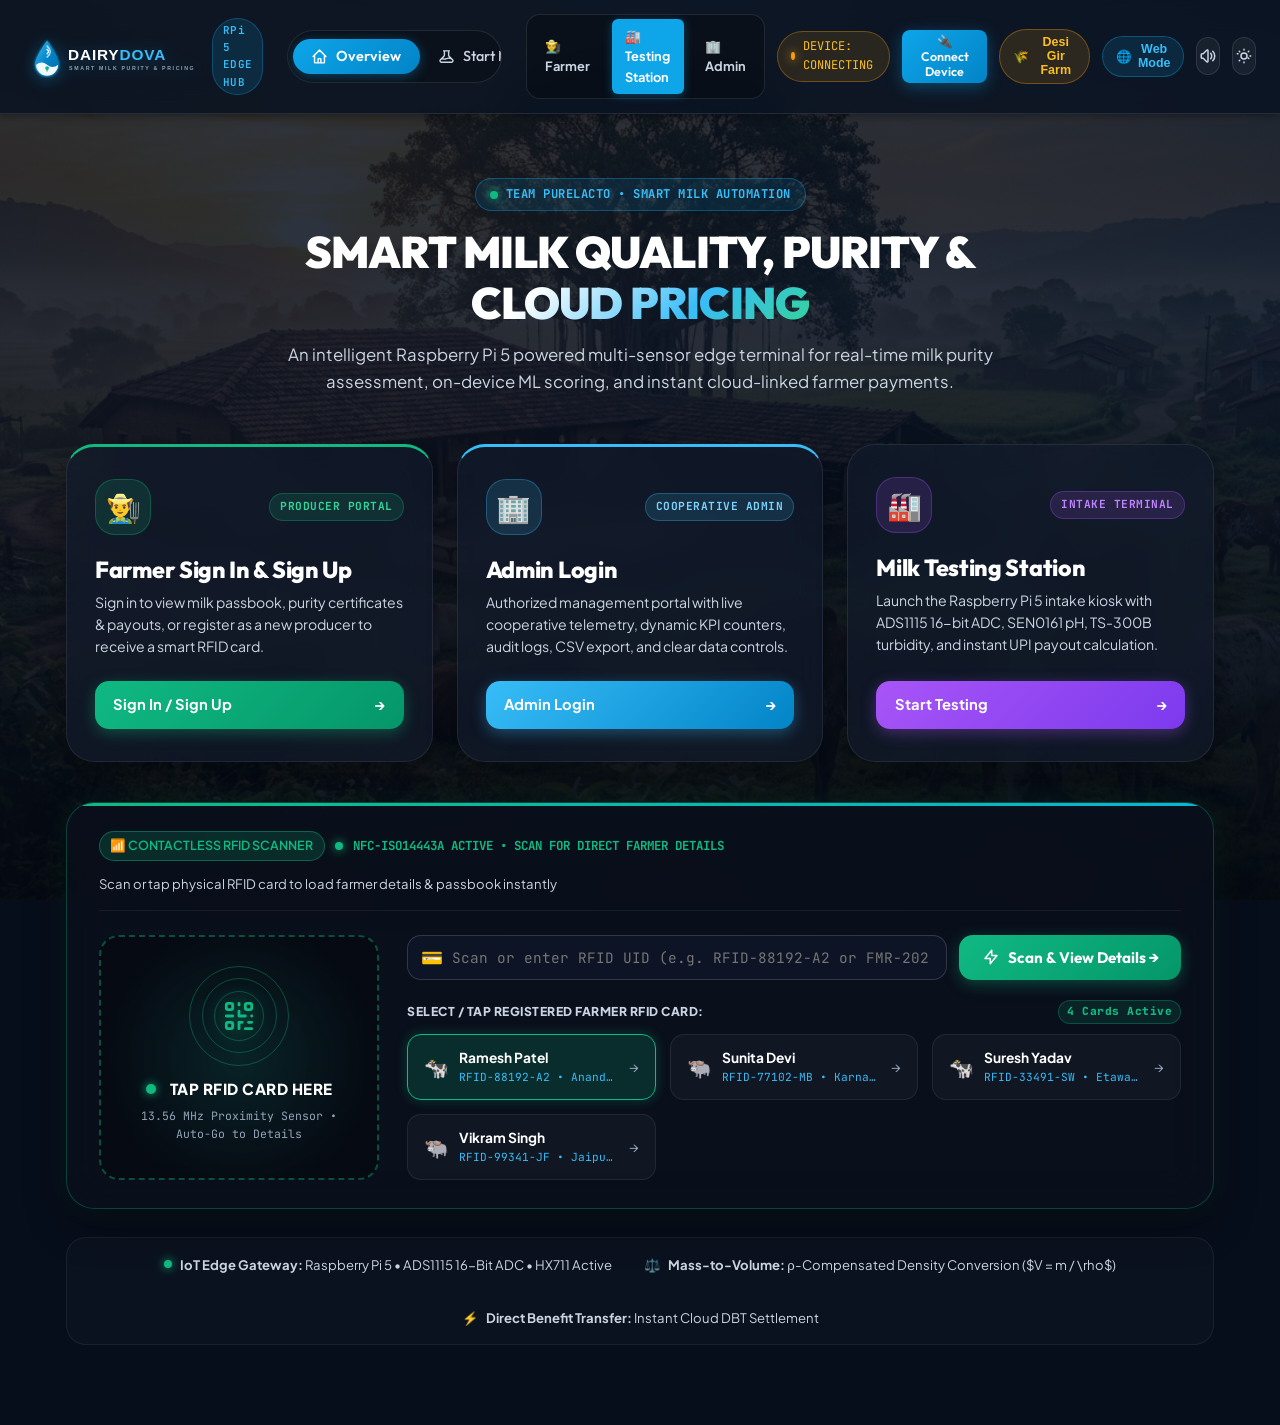
==== index.html @ 0bcd8dfa "Auto-update: 2026-09-09 20:21:08" ====
<!DOCTYPE html>
<html lang="en">
<head>
  <meta charset="UTF-8">
  <meta name="viewport" content="width=device-width, initial-scale=1.0">
  <title>DAIRY NOVA | Smart Milk Quality, Purity & RFID Cloud-Based Pricing System</title>
  <meta name="description" content="Automated milk quality testing with IoT sensors, interactive RFID farmer identification scanner, farmer registration, 5-tier purity grading, and cloud pricing management.">
  <link rel="icon" type="image/svg+xml" href="assets/logo.svg">
  <link rel="manifest" href="manifest.json">
  <meta name="theme-color" content="#070e1b">
  <meta name="mobile-web-app-capable" content="yes">
  <meta name="apple-mobile-web-app-capable" content="yes">
  <meta name="apple-mobile-web-app-status-bar-style" content="black-translucent">
  <link rel="apple-touch-icon" href="assets/icon-192.png">
  <link rel="stylesheet" href="css/style.css">
  <link rel="stylesheet" href="css/components.css">
</head>
<body>

  <!-- ==================== HEADER & TOP NAVIGATION ==================== -->
  <header class="header-glass">
    <div class="nav-container">
      <div class="brand-wrapper" onclick="window.app.switchSection('overview')">
        <img src="assets/logo.svg" alt="DAIRY NOVA" class="brand-logo-img">
        <span class="brand-badge">RPi 5 EDGE HUB</span>
      </div>

      <nav class="nav-tabs" role="tablist">
        <button class="nav-btn active" data-section="overview" role="tab" id="nav-overview">
          <svg fill="none" stroke="currentColor" viewBox="0 0 24 24"><path stroke-linecap="round" stroke-linejoin="round" d="M3 12l2-2m0 0l7-7 7 7M5 10v10a1 1 0 001 1h3m10-11l2 2m-2-2v10a1 1 0 01-1 1h-3m-6 0a1 1 0 001-1v-4a1 1 0 011-1h2a1 1 0 011 1v4a1 1 0 001 1m-6 0h6"/></svg>
          Overview
        </button>
        <a href="testing.html" class="nav-btn" style="text-decoration: none; display: inline-flex; align-items: center;" id="nav-testing-link">
          <svg fill="none" stroke="currentColor" viewBox="0 0 24 24"><path stroke-linecap="round" stroke-linejoin="round" d="M19.428 15.428a2 2 0 00-1.022-.547l-2.387-.477a6 6 0 00-3.86.517l-.318.158a6 6 0 01-3.86.517L6.05 15.21a2 2 0 00-1.806.547M8 4h8l-1 1v5.172a2 2 0 00.586 1.414l5 5c1.26 1.26.367 3.414-1.415 3.414H4.828c-1.782 0-2.674-2.154-1.414-3.414l5-5A2 2 0 009 10.172V5L8 4z"/></svg>
          Start Milk Test
        </a>
        <a href="farmer-auth.html" class="nav-btn" style="text-decoration: none; display: inline-flex; align-items: center;" id="nav-farmer-link">
          👨‍🌾 Farmer Portal
        </a>
        <a href="/admin" class="nav-btn" style="text-decoration: none; display: inline-flex; align-items: center;" id="nav-admin-link">
          🏢 Admin Portal
        </a>
        <button class="nav-btn" data-section="quality-rules" role="tab" id="nav-quality-rules">
          <svg fill="none" stroke="currentColor" viewBox="0 0 24 24"><path stroke-linecap="round" stroke-linejoin="round" d="M9 12l2 2 4-4m5.618-4.016A11.955 11.955 0 0112 2.944a11.955 11.955 0 01-8.618 3.04A12.02 12.02 0 003 9c0 5.591 3.824 10.29 9 11.622 5.176-1.332 9-6.03 9-11.622 0-1.042-.133-2.052-.382-3.016z"/></svg>
          Quality Rules
        </button>
        <button class="nav-btn" data-section="pricing" role="tab" id="nav-pricing">
          <svg fill="none" stroke="currentColor" viewBox="0 0 24 24"><path stroke-linecap="round" stroke-linejoin="round" d="M9 7h6m0 10v-3m-3 3h.01M9 17h.01M9 14h.01M12 14h.01M15 11h.01M12 11h.01M9 11h.01M7 21h10a2 2 0 002-2V5a2 2 0 00-2-2H7a2 2 0 00-2 2v14a2 2 0 002 2z"/></svg>
          Pricing Engine
        </button>
        <button class="nav-btn" data-section="passbook" role="tab" id="nav-passbook">
          <svg fill="none" stroke="currentColor" viewBox="0 0 24 24"><path stroke-linecap="round" stroke-linejoin="round" d="M16 7a4 4 0 11-8 0 4 4 0 018 0zM12 14a7 7 0 00-7 7h14a7 7 0 00-7-7z"/></svg>
          Farmer Passbook
        </button>
        <button class="nav-btn" data-section="traceability" role="tab" id="nav-trace">
          <svg fill="none" stroke="currentColor" viewBox="0 0 24 24"><path stroke-linecap="round" stroke-linejoin="round" d="M12 4v1m6 11h2m-6 0h-2v4m0-11v3m0 0h.01M12 12h4.01M16 20h4M4 12h4m12 0h.01M5 8h2a1 1 0 001-1V5a1 1 0 00-1-1H5a1 1 0 00-1 1v2a1 1 0 001 1zm12 0h2a1 1 0 001-1V5a1 1 0 00-1-1h-2a1 1 0 00-1 1v2a1 1 0 001 1zM5 20h2a1 1 0 001-1v-2a1 1 0 00-1-1H5a1 1 0 00-1 1v2a1 1 0 001 1z"/></svg>
          Purity Traceability
        </button>
      </nav>

      <div class="header-actions">
        <!-- 3 Role Portals Quick Switcher -->
        <div class="portal-switch-bar" id="portal-switch-bar">
          <a href="farmer-auth.html" class="portal-switch-btn" style="text-decoration: none;" title="Go to Farmer Portal">
            👨‍🌾 Farmer
          </a>
          <a href="testing.html" class="portal-switch-btn active" style="text-decoration: none;" title="Go to Milk Testing Station">
            🏭 Testing Station
          </a>
          <a href="/admin" class="portal-switch-btn" style="text-decoration: none;" title="Go to Admin Portal">
            🏢 Admin
          </a>
        </div>

        <div class="iot-pill connecting" id="index-iot-pill" onclick="window.app.toggleDeviceConnection()" style="cursor: pointer;" title="Click to Connect/Disconnect Raspberry Pi 5 Hardware">
          <div class="live-dot dot-connecting" id="index-iot-dot"></div>
          <span id="index-iot-text">DEVICE: CONNECTING</span>
        </div>
        <button class="btn btn-sm btn-primary" id="index-btn-connect-device" onclick="window.app.toggleDeviceConnection()" style="font-size: 0.78rem; padding: 4px 10px;">
          🔌 Connect Device
        </button>
        <button class="heritage-theme-btn" id="heritage-theme-switch-btn" title="Switch Heritage Scenery (Desi Gir Farm / Pasture Meadow)" style="display: inline-flex; align-items: center; gap: 6px; background: rgba(245, 158, 11, 0.14); border: 1px solid rgba(245, 158, 11, 0.35); color: #fbbf24; border-radius: var(--radius-full); padding: 0.35rem 0.8rem; font-size: 0.78rem; font-weight: 700; cursor: pointer; transition: all 0.2s;">
          🌾 <span id="heritage-scene-text">Desi Gir Farm</span>
        </button>
        <button class="mode-toggle-btn" id="mode-toggle-btn" onclick="window.app && window.app.toggleViewMode ? window.app.toggleViewMode() : null" title="Switch View Mode: App Mode (Farmer Sign In & Admin Login only) vs Web Mode (Farmer Sign In & Sign Up + Admin + Start Milk Test)" style="display: inline-flex; align-items: center; gap: 6px; background: rgba(14, 165, 233, 0.14); border: 1px solid rgba(14, 165, 233, 0.35); color: #38bdf8; border-radius: var(--radius-full); padding: 0.35rem 0.8rem; font-size: 0.78rem; font-weight: 700; cursor: pointer; transition: all 0.2s;">
          <span id="mode-toggle-icon">🌐</span> <span id="mode-toggle-text">Web Mode</span>
        </button>
        <button class="sound-toggle-btn" id="sound-toggle-btn" title="Toggle Synthesizer Audio">
          <svg width="18" height="18" fill="none" stroke="currentColor" viewBox="0 0 24 24"><path stroke-linecap="round" stroke-linejoin="round" stroke-width="2" d="M15.536 8.464a5 5 0 010 7.072m2.828-9.9a9 9 0 010 12.728M5.586 15H4a1 1 0 01-1-1v-4a1 1 0 011-1h1.586l4.707-4.707C10.923 3.663 12 4.109 12 5v14c0 .891-1.077 1.337-1.707.707L5.586 15z"/></svg>
        </button>
        <button class="theme-toggle-btn" id="theme-toggle-btn" title="Toggle Light/Dark Theme">
          <svg width="18" height="18" fill="none" stroke="currentColor" viewBox="0 0 24 24"><path stroke-linecap="round" stroke-linejoin="round" stroke-width="2" d="M12 3v1m0 16v1m9-9h-1M4 9h-1m15.364 6.364l-.707-.707M6.343 6.343l-.707-.707m12.728 0l-.707.707M6.343 17.657l-.707.707M16 12a4 4 0 11-8 0 4 4 0 018 0z"/></svg>
        </button>
      </div>
    </div>
  </header>

  <!-- ==================== MAIN CONTENT ==================== -->
  <main class="main-wrapper">

    <!-- 1. OVERVIEW SECTION (FOCUSED LAUNCHPAD: FARMER LOGIN, ADMIN LOGIN, START MILK TEST) -->
    <section class="app-section active-section" id="section-overview">
      <div class="overview-launchpad">
        <!-- Hero Header -->
        <div class="overview-launchpad-header">
          <div class="overview-portal-badge">
            <span class="live-dot" style="background: #10b981;"></span>
            <span>TEAM PURELACTO &bull; SMART MILK AUTOMATION</span>
          </div>
          <h1 class="overview-portal-title">
            SMART MILK QUALITY, PURITY &amp; <span class="gradient-text">CLOUD PRICING</span>
          </h1>
          <p class="overview-portal-sub">
            An intelligent Raspberry Pi 5 powered multi-sensor edge terminal for real-time milk purity assessment, on-device ML scoring, and instant cloud-linked farmer payments.
          </p>
        </div>

        <!-- Primary Action Cards Grid: Farmer Portal, Admin Login, Start Milk Test -->
        <div class="overview-cards-grid" id="overview-cards-grid" style="grid-template-columns: repeat(auto-fit, minmax(280px, 1fr));">
          <!-- 1. FARMER LOGIN & SIGN UP -->
          <div class="overview-hub-card hub-card-farmer" onclick="window.app && window.app.handleFarmerCardClick ? window.app.handleFarmerCardClick() : window.location.href='farmer-auth.html'" id="card-farmer-login" style="cursor: pointer;">
            <div>
              <div class="hub-card-top">
                <div class="hub-card-icon icon-bg-green">
                  👨‍🌾
                </div>
                <span class="hub-pill pill-green" id="farmer-card-pill">PRODUCER PORTAL</span>
              </div>
              <h3 class="hub-card-title" id="farmer-card-title">Farmer Sign In &amp; Sign Up</h3>
              <p class="hub-card-desc" id="farmer-card-desc">
                Sign in to view milk passbook, purity certificates &amp; payouts, or register as a new producer to receive a smart RFID card.
              </p>
            </div>
            <div class="hub-action-btn btn-theme-green">
              <span id="farmer-card-btn-text">Sign In / Sign Up</span>
              <span>&rarr;</span>
            </div>
          </div>

          <!-- 2. ADMIN LOGIN -->
          <div class="overview-hub-card hub-card-admin" onclick="window.location.href='/admin'" id="card-admin-login" style="cursor: pointer;">
            <div>
              <div class="hub-card-top">
                <div class="hub-card-icon icon-bg-blue">
                  🏢
                </div>
                <span class="hub-pill pill-blue">COOPERATIVE ADMIN</span>
              </div>
              <h3 class="hub-card-title" id="admin-card-title">Admin Login</h3>
              <p class="hub-card-desc" id="admin-card-desc">
                Authorized management portal with live cooperative telemetry, dynamic KPI counters, audit logs, CSV export, and clear data controls.
              </p>
            </div>
            <div class="hub-action-btn btn-theme-blue">
              <span id="admin-card-btn-text">Admin Login</span>
              <span>&rarr;</span>
            </div>
          </div>

          <!-- 3. START MILK TEST -->
          <div class="overview-hub-card hub-card-testing" onclick="window.location.href='testing.html'" id="card-testing-station" style="cursor: pointer;">
            <div>
              <div class="hub-card-top">
                <div class="hub-card-icon icon-bg-purple">
                  🏭
                </div>
                <span class="hub-pill pill-purple">INTAKE TERMINAL</span>
              </div>
              <h3 class="hub-card-title">Milk Testing Station</h3>
              <p class="hub-card-desc">
                Launch the Raspberry Pi 5 intake kiosk with ADS1115 16-bit ADC, SEN0161 pH, TS-300B turbidity, and instant UPI payout calculation.
              </p>
            </div>
            <div class="hub-action-btn btn-theme-purple">
              <span>Start Testing</span>
              <span>&rarr;</span>
            </div>
          </div>
        </div>

        <!-- CONTACTLESS RFID SCANNER TERMINAL -->
        <div class="overview-rfid-terminal" id="overview-rfid-section">
          <div class="overview-rfid-header">
            <div style="display: flex; align-items: center; gap: 10px; flex-wrap: wrap;">
              <span class="badge" style="background: rgba(16, 185, 129, 0.18); color: #10b981; border: 1px solid rgba(16, 185, 129, 0.4); font-size: 0.78rem;">
                📶 CONTACTLESS RFID SCANNER
              </span>
              <span class="live-dot" style="background: #10b981;"></span>
              <span style="font-size: 0.78rem; color: #10b981; font-family: var(--font-mono); font-weight: 700;">
                NFC-ISO14443A ACTIVE &bull; SCAN FOR DIRECT FARMER DETAILS
              </span>
            </div>
            <div style="font-size: 0.82rem; color: var(--text-muted);">
              Scan or tap physical RFID card to load farmer details &amp; passbook instantly
            </div>
          </div>

          <div class="overview-rfid-body">
            <!-- Left: Interactive RFID Touch Reader Pad -->
            <div class="overview-rfid-pad" id="overview-rfid-touch-pad" onclick="window.app.scanRandomOrNextFarmerRFID()" title="Click or Tap to Scan RFID">
              <div class="rfid-antenna-rings">
                <div class="ring ring-1"></div>
                <div class="ring ring-2"></div>
                <div class="ring ring-3"></div>
                <div class="rfid-nfc-icon">
                  <svg width="38" height="38" fill="none" stroke="currentColor" viewBox="0 0 24 24">
                    <path stroke-linecap="round" stroke-linejoin="round" stroke-width="1.8" d="M12 4v1m6 11h2m-6 0h-2v4m0-11v3m0 0h.01M12 12h4.01M16 20h4M4 12h4m12 0h.01M5 8h2a1 1 0 001-1V5a1 1 0 00-1-1H5a1 1 0 00-1 1v2a1 1 0 001 1zm12 0h2a1 1 0 001-1V5a1 1 0 00-1-1h-2a1 1 0 00-1 1v2a1 1 0 001 1zM5 20h2a1 1 0 001-1v-2a1 1 0 00-1-1H5a1 1 0 00-1 1v2a1 1 0 001 1z"/>
                  </svg>
                </div>
              </div>
              <div class="rfid-pad-prompt">
                <span class="rfid-status-led" id="overview-rfid-led"></span>
                <span>TAP RFID CARD HERE</span>
              </div>
              <div class="rfid-pad-sub">13.56 MHz Proximity Sensor &bull; Auto-Go to Details</div>
            </div>

            <!-- Right: Direct Scan Input + Registered Farmers Quick-Tap Chips -->
            <div class="overview-rfid-controls">
              <!-- Fast Input Bar -->
              <div class="overview-rfid-input-row">
                <div class="rfid-input-wrap">
                  <span class="rfid-input-icon">💳</span>
                  <input type="text" id="overview-rfid-input" class="form-input rfid-text-input" placeholder="Scan or enter RFID UID (e.g. RFID-88192-A2 or FMR-2026-00125)..." onkeydown="if (event.key === 'Enter') window.app.scanInputRFID(this.value)">
                </div>
                <button class="btn btn-primary rfid-scan-action-btn" onclick="window.app.scanInputRFID(document.getElementById('overview-rfid-input').value)">
                  <svg width="18" height="18" fill="none" stroke="currentColor" viewBox="0 0 24 24"><path stroke-linecap="round" stroke-linejoin="round" stroke-width="2" d="M13 10V3L4 14h7v7l9-11h-7z"/></svg>
                  Scan &amp; View Details &rarr;
                </button>
              </div>

              <!-- Quick Registered Cards Strip -->
              <div>
                <div class="overview-rfid-cards-header">
                  <span>SELECT / TAP REGISTERED FARMER RFID CARD:</span>
                  <span class="rfid-count-badge" id="overview-rfid-count-badge">4 Cards Active</span>
                </div>
                <div class="overview-rfid-deck" id="overview-rfid-deck-container" style="margin-top: 0.65rem;">
                  <!-- Populated by app.js renderOverviewRfidDeck() -->
                </div>
              </div>
            </div>
          </div>
        </div>

        <!-- Quick Status Ribbon -->
        <div class="overview-quick-status-ribbon">
          <div style="display: flex; align-items: center; gap: 8px;">
            <span class="live-dot" style="background: #10b981;"></span>
            <span><strong>IoT Edge Gateway:</strong> Raspberry Pi 5 &bull; ADS1115 16-Bit ADC &bull; HX711 Active</span>
          </div>
          <div style="display: flex; align-items: center; gap: 8px;">
            <span>⚖️</span>
            <span><strong>Mass-to-Volume:</strong> &rho;-Compensated Density Conversion ($V = m / \rho$)</span>
          </div>
          <div style="display: flex; align-items: center; gap: 8px;">
            <span>⚡</span>
            <span><strong>Direct Benefit Transfer:</strong> Instant Cloud DBT Settlement</span>
          </div>
        </div>
      </div>
    </section>

    <!-- 2. IOT SENSOR INTAKE, AUTOMATIC MILK GRADING & RFID SCANNING STATION -->
    <section class="app-section" id="section-testing-station">
      
      <!-- RFID ACTIVE INTAKE SESSION BANNER -->
      <div class="rfid-session-active-card" id="rfid-session-banner" style="display: none; margin-bottom: 1.5rem; background: rgba(16, 185, 129, 0.08); border: 1.5px solid rgba(16, 185, 129, 0.35); border-radius: var(--radius-lg); padding: 1rem 1.4rem;">
        <div style="display: flex; align-items: center; justify-content: space-between; flex-wrap: wrap; gap: 1rem;">
          <div style="display: flex; align-items: center; gap: 14px;">
            <div style="font-size: 1.8rem;" id="rfid-session-avatar">👨‍🌾</div>
            <div>
              <div style="display: flex; align-items: center; gap: 8px;">
                <span class="badge badge-success" style="font-size: 0.72rem; padding: 2px 8px;">RFID AUTHENTICATED</span>
                <span class="live-dot" style="background: #10b981;"></span>
                <span style="font-size: 0.76rem; color: #10b981; font-family: var(--font-mono); font-weight: 700;" id="rfid-session-uid">RFID-88192-A2</span>
              </div>
              <h3 style="font-size: 1.15rem; margin-top: 2px; color: #ffffff;">
                Active Intake: <span id="rfid-session-farmer-name" class="highlight-cyan">Ramesh Patel</span> &bull; <span id="rfid-session-village" style="color: var(--text-muted); font-size: 0.85rem; font-weight: normal;">Sabarkantha Dairy</span>
              </h3>
            </div>
          </div>
          <div style="display: flex; gap: 8px; align-items: center;">
            <span class="hub-pill pill-cyan" id="rfid-session-status-tag">FLOW: 1. MILK TEST &rarr; 2. CALCULATE LITERS &rarr; 3. FARMER DETAILS</span>
          </div>
        </div>
      </div>

      <!-- STEP 1: CHECK MILK WITH EMBEDDED SENSORS & NIR ANALYZER -->
      <div class="section-header">
        <div>
          <div style="display: flex; align-items: center; gap: 8px;">
            <span class="badge badge-primary">STEP 1</span>
            <h2 class="section-title" style="font-size: 1.6rem;">Check Milk Quality: Embedded Sensors &amp; Spectroscopy Analyzer</h2>
          </div>
          <p class="section-desc">
            Physical probes detect milk level, density, conductance, and pH, while a calibrated Near-Infrared (NIR) spectroscopy analyzer module measures molecular Fat, Protein &amp; Lactose. Colors represent analyzer-detected quality tiers.
          </p>
        </div>
        <div style="display: flex; gap: 0.75rem; flex-wrap: wrap;">
          <button class="btn btn-primary" id="btn-run-scan" style="padding: 0.8rem 1.6rem; font-size: 1rem; box-shadow: 0 4px 20px var(--primary-glow);">
            <svg width="20" height="20" fill="none" stroke="currentColor" viewBox="0 0 24 24"><path stroke-linecap="round" stroke-linejoin="round" stroke-width="2" d="M9 12l2 2 4-4m6 2a9 9 0 11-18 0 9 9 0 0118 0z"/></svg>
            Check Milk Quality &amp; Auto-Grade
          </button>
          <button class="btn btn-success" id="btn-commit-intake">
            <svg width="18" height="18" fill="none" stroke="currentColor" viewBox="0 0 24 24"><path stroke-linecap="round" stroke-linejoin="round" stroke-width="2" d="M8 7H5a2 2 0 00-2 2v9a2 2 0 002 2h14a2 2 0 002-2V9a2 2 0 00-2-2h-3m-1 4l-3 3m0 0l-3-3m3 3V4"/></svg>
            Commit to Cloud &amp; Pay
          </button>
        </div>
      </div>

      <!-- Quick Samples -->
      <div style="margin-bottom: 0.75rem; font-size: 0.82rem; font-weight: 700; text-transform: uppercase; color: var(--text-muted); letter-spacing: 0.5px;">
        Quick Milk Test Samples:
      </div>
      <div class="presets-strip">
        <div class="preset-card-btn active" data-preset="standardAnalysis">
          <span class="badge badge-success preset-badge">GRADE A+</span>
          <div class="preset-name">Standard Pure (4.2% Fat)</div>
          <div class="preset-specs">4.20% Fat &bull; 3.40% Protein &bull; 6.8°C</div>
        </div>
        <div class="preset-card-btn" data-preset="pureCow">
          <span class="badge badge-success preset-badge">GRADE A+</span>
          <div class="preset-name">Pure Cow Milk (A2 Gir)</div>
          <div class="preset-specs">4.6% Fat &bull; 8.85% SNF &bull; +12% Premium</div>
        </div>
        <div class="preset-card-btn" data-preset="pureBuffalo">
          <span class="badge badge-success preset-badge">GRADE A+</span>
          <div class="preset-name">Pure Buffalo Milk (Murrah)</div>
          <div class="preset-specs">7.8% Fat &bull; 9.35% SNF &bull; +12% Premium</div>
        </div>
        <div class="preset-card-btn" data-preset="waterDiluted">
          <span class="badge badge-warning preset-badge">GRADE C</span>
          <div class="preset-name">Water Diluted Sample</div>
          <div class="preset-specs">2.8% Fat &bull; +22% Water &bull; -25% Penalty</div>
        </div>
        <div class="preset-card-btn" data-preset="chemicalContaminated">
          <span class="badge badge-danger preset-badge">GRADE F</span>
          <div class="preset-name">Neutralizer / Urea</div>
          <div class="preset-specs">Synthetic Trace &bull; Auto-Confiscated</div>
        </div>
        <div class="preset-card-btn" data-preset="souredMilk">
          <span class="badge badge-danger preset-badge">GRADE C</span>
          <div class="preset-name">High Acidity Souring</div>
          <div class="preset-specs">pH 5.75 &bull; High Temp &bull; Degraded</div>
        </div>
      </div>

      <!-- ==================== IOT HARDWARE-TO-CLOUD TELEMETRY CARD ==================== -->
      <div class="card-glass iot-telemetry-card" id="iot-telemetry-pipeline-card" style="margin-bottom: 1.75rem;">
        <div class="iot-telemetry-header">
          <div>
            <div style="display: flex; align-items: center; gap: 8px;">
              <span class="badge" style="background: rgba(14, 165, 233, 0.2); color: #38bdf8; border: 1px solid rgba(14, 165, 233, 0.4);">
                HARDWARE INGESTION &amp; TRANSMISSION
              </span>
              <span class="live-dot" style="background: #10b981;"></span>
              <span style="font-size: 0.75rem; color: #10b981; font-family: var(--font-mono);">5-STAGE TELEMETRY: ONLINE (14ms)</span>
            </div>
            <h3 style="font-size: 1.25rem; margin-top: 4px;">Hardware-to-Cloud Telemetry Pipeline</h3>
            <p style="font-size: 0.8rem; color: var(--text-muted); margin-top: 2px;">
              End-to-end edge-to-cloud transmission pipeline connecting physical optical spectroscopy to the live web interface.
            </p>
          </div>
          <div style="display: flex; gap: 8px; flex-wrap: wrap;">
            <button class="btn btn-sm btn-outline" onclick="window.app.copyIotTelemetryFlowAscii()">
              📋 Copy Flow Text
            </button>
            <button class="btn btn-sm btn-primary" id="btn-ping-iot-pipeline" onclick="window.app.pingIotPipeline()">
              ⚡ Ping Pipeline (14ms)
            </button>
          </div>
        </div>

        <!-- 5-Step Horizontal Flow Pipeline (SIH 2026 Slide 3 System Architecture) -->
        <div class="iot-pipeline-flow-container">
          <!-- Step 1: Farmer Intake -->
          <div class="iot-node-step" style="border-top: 3px solid #f97316;">
            <div class="iot-node-badge">STEP 1 &bull; INTAKE</div>
            <div class="iot-node-icon">👨‍🌾</div>
            <h4 class="iot-node-title" style="color: #f97316;">Farmer Intake</h4>
            <div class="iot-node-sub">RC522 Contactless RFID &bull; Mass Deposition</div>
            <div class="iot-node-specs">
              <span>Reader: <strong>RC522 RFID 13.56MHz</strong></span>
              <span>Weighing: <strong>HX711 24-bit ADC</strong></span>
            </div>
          </div>

          <!-- Connector 1 -->
          <div class="iot-pipe-connector">
            <div class="iot-pipe-line"></div>
            <div class="iot-pipe-arrow">&rarr;</div>
            <span class="iot-pipe-protocol">SPI / Bridge</span>
          </div>

          <!-- Step 2: Sensors + ADS1115 -->
          <div class="iot-node-step" style="border-top: 3px solid #0ea5e9;">
            <div class="iot-node-badge">STEP 2 &bull; ADC BRIDGE</div>
            <div class="iot-node-icon">📟</div>
            <h4 class="iot-node-title highlight-cyan">Sensors + ADS1115</h4>
            <div class="iot-node-sub">16-Bit I2C Multi-Sensor Array</div>
            <div class="iot-node-specs">
              <span>Probes: <strong>SEN0161 pH &bull; TS-300B</strong></span>
              <span>Bus: <strong>ADS1115 I2C (0x48)</strong></span>
            </div>
          </div>

          <!-- Connector 2 -->
          <div class="iot-pipe-connector">
            <div class="iot-pipe-line"></div>
            <div class="iot-pipe-arrow">&rarr;</div>
            <span class="iot-pipe-protocol">I2C Fast Mode</span>
          </div>

          <!-- Step 3: Raspberry Pi 5 -->
          <div class="iot-node-step" style="border-top: 3px solid #a855f7; background: rgba(168, 85, 247, 0.05);">
            <div class="iot-node-badge">STEP 3 &bull; EDGE HUB</div>
            <div class="iot-node-icon">🍓</div>
            <h4 class="iot-node-title highlight-purple">Raspberry Pi 5 (8GB)</h4>
            <div class="iot-node-sub">Quad-Core 2.4GHz Cortex-A76</div>
            <div class="iot-node-specs">
              <span>Edge AI: <strong>Scikit-Learn Regression</strong></span>
              <span>Resilience: <strong>Local SQLite Purity Ledger</strong></span>
            </div>
          </div>

          <!-- Connector 3 -->
          <div class="iot-pipe-connector">
            <div class="iot-pipe-line"></div>
            <div class="iot-pipe-arrow">&rarr;</div>
            <span class="iot-pipe-protocol">HTTPS / Sync</span>
          </div>

          <!-- Step 4: Cloud Central Ledger -->
          <div class="iot-node-step" style="border-top: 3px solid #3b82f6;">
            <div class="iot-node-badge">STEP 4 &bull; CLOUD</div>
            <div class="iot-node-icon">☁️</div>
            <h4 class="iot-node-title" style="color: #60a5fa;">Cloud Ledger</h4>
            <div class="iot-node-sub">PostgreSQL / Supabase Sync</div>
            <div class="iot-node-specs">
              <span>Features: <strong>Federation Dashboard</strong></span>
              <span>Security: <strong>Regional Fraud Alerts</strong></span>
            </div>
          </div>

          <!-- Connector 4 -->
          <div class="iot-pipe-connector">
            <div class="iot-pipe-line"></div>
            <div class="iot-pipe-arrow">&rarr;</div>
            <span class="iot-pipe-protocol">UPI / Webhook</span>
          </div>

          <!-- Step 5: Disbursement & App -->
          <div class="iot-node-step" style="border-top: 3px solid #10b981;">
            <div class="iot-node-badge">STEP 5 &bull; PAYOUT</div>
            <div class="iot-node-icon">⚡</div>
            <h4 class="iot-node-title highlight-green">Disbursement &amp; App</h4>
            <div class="iot-node-sub">Real-Time Instant Banking</div>
            <div class="iot-node-specs">
              <span>Payout: <strong>Sandbox Instant UPI</strong></span>
              <span>Receipt: <strong>Mobile Passbook &bull; SMS</strong></span>
            </div>
          </div>
        </div>

        <!-- Telemetry Status Bar -->
        <div class="iot-status-bar">
          <div style="display: flex; align-items: center; gap: 8px; font-size: 0.8rem;">
            <span class="live-dot" style="background: #10b981;"></span>
            <span>SIH 2026 Telemetry: <strong style="color: #ffffff;" id="iot-status-text">Raspberry Pi 5 Hub (Quad 2.4GHz) &bull; ADS1115 16-Bit I2C Active &bull; Offline SQLite Ready</strong></span>
          </div>
          <div class="iot-ascii-mini">
            <pre class="iot-ascii-pre">RC522 RFID
     ↓
ADS1115 I2C
     ↓
Raspberry Pi 5
     ↓
Cloud Ledger
     ↓
Instant UPI</pre>
          </div>
        </div>
      </div>

      <!-- ==================== WEBSITE -> MANUAL/TEST DATA INGESTION CARD ==================== -->
      <div class="card-glass manual-test-card" id="website-manual-test-data-card" style="margin-bottom: 1.75rem;">
        <div class="manual-test-header">
          <div>
            <div style="display: flex; align-items: center; gap: 8px;">
              <span class="badge badge-primary">TESTING INGESTION WORKBENCH</span>
              <span class="live-dot" style="background: #eab308;"></span>
              <span style="font-size: 0.75rem; color: #eab308; font-family: var(--font-mono);">MANUAL / SIMULATION MODE READY</span>
            </div>
            <h3 style="font-size: 1.25rem; margin-top: 4px;">Website &rarr; Manual/Test Data Pipeline</h3>
            <p style="font-size: 0.8rem; color: var(--text-muted); margin-top: 2px;">
              Direct operator data injection, laboratory offline verification, and quality calibration test bench.
            </p>
          </div>
          <div style="display: flex; gap: 8px; flex-wrap: wrap;">
            <button class="btn btn-sm btn-outline" onclick="window.app.copyManualTestFlowAscii()">
              📋 Copy Flow Text
            </button>
            <button class="btn btn-sm btn-secondary" id="btn-toggle-manual-panel" onclick="window.app.toggleManualTestPanel()">
              ⚙️ Toggle Test Bench
            </button>
          </div>
        </div>

        <div class="manual-test-flow-wrapper" id="manual-test-flow-panel">
          <div class="manual-test-flow-grid">
            <!-- Tier 1: Website -->
            <div class="manual-stage-box stage-website">
              <div class="stage-badge">SOURCE &bull; INTERFACE</div>
              <div class="stage-title-row">
                <span class="stage-icon">💻</span>
                <div>
                  <h4 class="stage-name highlight-cyan">Website</h4>
                  <div class="stage-desc">Collection Operator / Lab Technician UI</div>
                </div>
              </div>
              <div class="stage-controls">
                <div class="form-group" style="margin-bottom: 0.5rem;">
                  <label style="font-size: 0.74rem; color: var(--text-muted);">Quick Sample Preset:</label>
                  <select class="input-glass" id="manual-select-preset" onchange="window.app.loadManualTestPreset(this.value)" style="padding: 6px 10px; font-size: 0.82rem; width: 100%;">
                    <option value="standardAnalysis" selected>Standard Pure (4.2% Fat &bull; Score 92 &bull; ₹49/L)</option>
                    <option value="pureCow">Pure Cow A2 Gir (4.6% Fat &bull; Score 99 &bull; ₹52.70/L)</option>
                    <option value="pureBuffalo">Pure Buffalo Murrah (7.8% Fat &bull; Score 100 &bull; ₹70.52/L)</option>
                    <option value="waterDiluted">Water Diluted (+22% Water &bull; Score 68 &bull; ₹24.30/L)</option>
                    <option value="chemicalContaminated">Neutralizer / Urea Contaminated (Score 24 &bull; ₹0.00/L)</option>
                    <option value="souredMilk">High Acidity Souring (pH 5.75 &bull; Score 48 &bull; ₹0.00/L)</option>
                  </select>
                </div>
                <div style="font-size: 0.74rem; color: var(--text-dim); line-height: 1.4;">
                  Dispatches calibrated parameters directly from the web client into local testing chamber memory.
                </div>
              </div>
            </div>

            <!-- Downward/Right Flow Indicator -->
            <div class="manual-flow-connector">
              <div class="manual-flow-line"></div>
              <div class="manual-flow-arrow">↓</div>
              <span class="manual-flow-tag">Parameters Injected</span>
            </div>

            <!-- Tier 2: Manual / Test Data -->
            <div class="manual-stage-box stage-testdata">
              <div class="stage-badge" style="background: rgba(234, 179, 8, 0.2); color: #facc15;">TARGET &bull; TEST BENCH</div>
              <div class="stage-title-row">
                <span class="stage-icon">🧪</span>
                <div>
                  <h4 class="stage-name highlight-yellow">Manual/Test Data</h4>
                  <div class="stage-desc">Calibrated Parameters &amp; Chamber Overrides</div>
                </div>
              </div>

              <!-- Interactive Fields Grid -->
              <div class="manual-inputs-grid">
                <div class="manual-field">
                  <label>Quantity (L)</label>
                  <input type="number" step="0.1" id="m-input-qty" value="25.4" class="manual-num-input" />
                </div>
                <div class="manual-field">
                  <label>Fat (%)</label>
                  <input type="number" step="0.05" id="m-input-fat" value="4.20" class="manual-num-input" />
                </div>
                <div class="manual-field">
                  <label>Protein (%)</label>
                  <input type="number" step="0.05" id="m-input-protein" value="3.40" class="manual-num-input" />
                </div>
                <div class="manual-field">
                  <label>SNF (%)</label>
                  <input type="number" step="0.05" id="m-input-snf" value="8.75" class="manual-num-input" />
                </div>
                <div class="manual-field">
                  <label>Temperature (°C)</label>
                  <input type="number" step="0.1" id="m-input-temp" value="6.8" class="manual-num-input" />
                </div>
                <div class="manual-field">
                  <label>Score (0-100)</label>
                  <input type="number" step="1" id="m-input-score" value="92" class="manual-num-input" />
                </div>
              </div>

              <!-- Action button -->
              <div style="display: flex; justify-content: space-between; align-items: center; margin-top: 10px; flex-wrap: wrap; gap: 8px;">
                <div style="font-size: 0.74rem; color: #10b981; font-family: var(--font-mono);">
                  Calculated: <strong>₹49.00/L</strong> &bull; Total: <strong>₹1,244.60</strong> (PREMIUM 🟢)
                </div>
                <button class="btn btn-sm btn-primary" onclick="window.app.applyManualTestData()">
                  ⚡ Inject Test Data to Chamber
                </button>
              </div>
            </div>
          </div>

          <!-- ASCII raw box -->
          <div class="manual-ascii-box">
            <span class="manual-ascii-label">ASCII INGESTION FLOW:</span>
            <pre class="manual-ascii-pre">Website
   ↓
Manual/Test Data</pre>
          </div>
        </div>
      </div>

      <!-- Sensor Diagnostic Progress Banner -->
      <div class="quality-diagnostic-banner" id="sensor-diagnostic-banner" style="display: none;">
        <!-- Dynamic content while scanning -->
      </div>

      <div class="intake-layout">
        <!-- Left: Virtual Milk Container with Laser Scan -->
        <div class="tank-container">
          <div class="tank-header">
            <div>
              <span class="badge badge-primary">ULTRASONIC LEVEL</span>
              <h4 style="margin-top: 4px; font-size: 1rem;">Intake Chamber</h4>
            </div>
            <span style="font-family: var(--font-mono); font-size: 0.75rem; color: var(--text-dim);">CHAMBER #01</span>
          </div>

          <div class="tank-vessel-outer">
            <div class="sensor-scan-laser" id="tank-scan-laser"></div>

            <div class="ultrasonic-beam-cap">
              <div class="sensor-lens"></div>
              <div class="sensor-lens"></div>
            </div>

            <div class="sound-waves">
              <div class="wave-ring"></div>
              <div class="wave-ring"></div>
              <div class="wave-ring"></div>
            </div>

            <div class="tank-scale">
              <div>80L<span class="scale-tick"></span></div>
              <div>60L<span class="scale-tick"></span></div>
              <div>40L<span class="scale-tick"></span></div>
              <div>20L<span class="scale-tick"></span></div>
              <div>0L<span class="scale-tick"></span></div>
            </div>

            <div class="milk-fluid" id="tank-milk-fluid">
              <div class="milk-wave"></div>
              <div class="milk-wave milk-wave-secondary"></div>
            </div>
          </div>

          <div class="tank-readout-pill">
            <div style="font-size: 0.72rem; color: var(--text-muted); text-transform: uppercase; font-weight: 600;">Computed Volume (Ultrasonic)</div>
            <div class="tank-volume-big" id="tank-volume-disp">38.5<span>L</span></div>
          </div>

          <!-- HARDWARE TERMINAL: MILK QUALITY TEST -->
          <div class="milk-quality-test-box" id="milk-quality-test-box">
            <div class="test-box-header">
              <div style="display: flex; align-items: center; gap: 8px;">
                <span class="test-box-led"></span>
                <span class="test-box-title">MILK QUALITY TEST</span>
              </div>
              <span class="test-box-status-chip">READY</span>
            </div>

            <div class="test-box-body">
              <div class="test-box-row">
                <span class="test-box-label">Farmer ID:</span>
                <span class="test-box-value highlight-cyan" id="test-box-farmer-id">FMR-2026-00125</span>
              </div>

              <div class="test-box-divider"></div>

              <div class="test-box-row">
                <span class="test-box-label">Mass (Load Cell):</span>
                <span class="test-box-value highlight-yellow" id="test-box-mass">26.16 kg</span>
              </div>

              <div class="test-box-row">
                <span class="test-box-label">Quantity (Vol):</span>
                <span class="test-box-value highlight-cyan" id="test-box-quantity">25.4 L</span>
              </div>

              <div class="test-box-row">
                <span class="test-box-label">Density (&rho;):</span>
                <span class="test-box-value highlight-purple" id="test-box-density">1.030 kg/L</span>
              </div>

              <div class="test-box-row">
                <span class="test-box-label">Temperature:</span>
                <span class="test-box-value highlight-green" id="test-box-temperature">6.8 °C</span>
              </div>

              <button class="btn btn-primary test-box-start-btn" id="btn-start-analysis" onclick="window.app.runLiveIntakeScan()">
                <svg width="18" height="18" fill="none" stroke="currentColor" viewBox="0 0 24 24"><path stroke-linecap="round" stroke-linejoin="round" stroke-width="2" d="M14.752 11.168l-3.197-2.132A1 1 0 0010 9.87v4.263a1 1 0 001.555.832l3.197-2.132a1 1 0 000-1.664z"/><path stroke-linecap="round" stroke-linejoin="round" stroke-width="2" d="M21 12a9 9 0 11-18 0 9 9 0 0118 0z"/></svg>
                START ANALYSIS
              </button>
            </div>
          </div>
        </div>

        <!-- Right: Step 2: Automatic Milk Grading & Telemetry -->
        <div>
          <!-- AI / ML PREDICTION ENGINE READOUT (FAT % PREDICTION | QUALITY SCORE | PURITY STATUS) -->
          <div class="ai-inference-card" id="ai-inference-live-card">
            <div style="display: flex; justify-content: space-between; align-items: center; flex-wrap: wrap; gap: 0.5rem;">
              <div style="display: flex; align-items: center; gap: 8px;">
                <span class="badge" style="background: rgba(168, 85, 247, 0.2); color: #c084fc; border: 1px solid rgba(168, 85, 247, 0.4);">
                  AI / ML PREDICTION ENGINE
                </span>
                <span style="font-size: 0.75rem; color: var(--text-dim); font-family: var(--font-mono);">SPECTROSCOPY REGRESSOR &amp; NEURAL ENSEMBLE</span>
              </div>
              <div style="font-size: 0.75rem; color: #10b981; font-family: var(--font-mono); display: flex; align-items: center; gap: 6px;">
                <span class="live-dot" style="width: 8px; height: 8px; background: #10b981;"></span>
                EDGE INFERENCE: <span id="ai-latency-disp">12ms</span> (WebAssembly)
              </div>
            </div>

            <div class="ai-outputs-grid">
              <!-- 1. Fat % Prediction -->
              <div class="ai-output-box" style="border-left: 3px solid #eab308;">
                <div style="display: flex; justify-content: space-between; align-items: center; margin-bottom: 4px;">
                  <span style="font-size: 0.75rem; color: var(--text-muted); text-transform: uppercase; font-weight: 700;">Predicted Fat:</span>
                  <span class="level-indicator-badge badge-level-green" id="ai-fat-badge">🟢 94% CONF</span>
                </div>
                <div style="display: flex; align-items: baseline; gap: 6px;">
                  <span style="font-size: 1.65rem; font-weight: 800; color: #eab308; font-family: var(--font-mono);" id="ai-fat-pred">4.21%</span>
                  <span style="font-size: 0.78rem; color: var(--text-dim);" id="ai-fat-ci">&plusmn; 0.04%</span>
                </div>
                <div style="font-size: 0.76rem; color: var(--text-muted); margin-top: 5px; display: flex; justify-content: space-between; align-items: center;">
                  <span>Confidence: <strong id="ai-fat-conf-text" style="color: #10b981; font-family: var(--font-mono); font-size: 0.88rem;">94%</strong></span>
                  <span style="font-size: 0.7rem; color: var(--text-dim);">PLS &bull; 1730nm</span>
                </div>
              </div>

              <!-- 2. Quality Score -->
              <div class="ai-output-box" style="border-left: 3px solid #10b981;">
                <div style="display: flex; justify-content: space-between; align-items: center; margin-bottom: 4px;">
                  <span style="font-size: 0.75rem; color: var(--text-muted); text-transform: uppercase; font-weight: 700;">Quality Score</span>
                  <span class="level-indicator-badge badge-level-green" id="ai-quality-grade-badge">GRADE A+</span>
                </div>
                <div style="display: flex; align-items: baseline; gap: 6px;">
                  <span style="font-size: 1.6rem; font-weight: 800; color: #10b981; font-family: var(--font-mono);" id="ai-score-disp">98.5</span>
                  <span style="font-size: 0.85rem; color: var(--text-dim);">/ 100</span>
                </div>
                <div style="font-size: 0.72rem; color: var(--text-muted); margin-top: 4px;">
                  Multi-Parameter Ensemble Score &bull; Pure Baseline
                </div>
              </div>

              <!-- 3. Purity Status -->
              <div class="ai-output-box" style="border-left: 3px solid #38bdf8;">
                <div style="display: flex; justify-content: space-between; align-items: center; margin-bottom: 4px;">
                  <span style="font-size: 0.75rem; color: var(--text-muted); text-transform: uppercase; font-weight: 700;">Purity Status</span>
                  <span class="level-indicator-badge badge-level-green" id="ai-purity-badge">PASS &bull; 100% PURE</span>
                </div>
                <div style="display: flex; align-items: baseline; gap: 6px;">
                  <span style="font-size: 1.3rem; font-weight: 800; color: #38bdf8;" id="ai-purity-text">Organic Pure</span>
                </div>
                <div style="font-size: 0.72rem; color: var(--text-muted); margin-top: 4px;">
                  Adulterant Risk: <strong id="ai-adulterant-risk" style="color: #10b981;">&lt; 0.1%</strong>
                </div>
              </div>
            </div>

            <!-- INTERACTIVE NIR -> PREPROCESSING -> PLS / SVR / XGBoost -> PREDICTED FAT % PIPELINE -->
            <div class="ml-pipeline-flow-card">
              <div class="ml-pipeline-flow-header">
                <div style="display: flex; align-items: center; gap: 6px;">
                  <span class="live-dot" style="background: #eab308; width: 6px; height: 6px;"></span>
                  <span style="font-size: 0.75rem; color: #ffffff; text-transform: uppercase; font-weight: 800; letter-spacing: 0.5px;">
                    NIR Chemometrics Fat Regression Pipeline
                  </span>
                </div>
                <div style="font-size: 0.72rem; color: #c084fc; font-family: var(--font-mono);" id="pipe-active-model-desc">
                  Active: PLS Regressor &bull; R&sup2; = 0.992 &bull; RMSEP = 0.05%
                </div>
              </div>
              
              <div class="ml-pipeline-steps-row">
                <!-- Step 1: NIR Data -->
                <div class="ml-pipeline-step">
                  <div class="ml-step-badge">INPUT</div>
                  <div class="ml-step-title">NIR Data</div>
                  <div class="ml-step-sub" id="pipe-nir-summary">8 Spectral Bands</div>
                </div>

                <div class="ml-pipeline-arrow">&rarr;</div>

                <!-- Step 2: Preprocessing -->
                <div class="ml-pipeline-step">
                  <div class="ml-step-badge">STAGE 1</div>
                  <div class="ml-step-title">Preprocessing</div>
                  <div class="ml-step-sub" id="pipe-preprocess-summary">SNV + Savitzky-Golay</div>
                </div>

                <div class="ml-pipeline-arrow">&rarr;</div>

                <!-- Step 3: PLS / SVR / XGBoost -->
                <div class="ml-pipeline-step" style="border-color: rgba(168, 85, 247, 0.4); background: rgba(168, 85, 247, 0.06);">
                  <div class="ml-step-badge" style="background: rgba(168, 85, 247, 0.25); color: #c084fc;">REGRESSOR</div>
                  <div class="ml-step-title">PLS / SVR / XGBoost</div>
                  <div class="ml-model-btn-group">
                    <button class="ml-model-btn active" id="btn-model-pls" onclick="window.app.selectFatModel('PLS')">PLS</button>
                    <button class="ml-model-btn" id="btn-model-svr" onclick="window.app.selectFatModel('SVR')">SVR</button>
                    <button class="ml-model-btn" id="btn-model-xgb" onclick="window.app.selectFatModel('XGBoost')">XGBoost</button>
                  </div>
                </div>

                <div class="ml-pipeline-arrow">&rarr;</div>

                <!-- Step 4: Predicted Fat % -->
                <div class="ml-pipeline-step ml-step-result">
                  <div class="ml-step-badge" style="background: rgba(234, 179, 8, 0.2); color: #eab308;">OUTPUT</div>
                  <div class="ml-step-title" style="color: #eab308;">Predicted Fat:</div>
                  <div class="ml-step-val" id="pipe-pred-fat-val">4.21%</div>
                  <div style="font-size: 0.68rem; color: #10b981; font-weight: 700; margin-top: 3px;">
                    Confidence: <span id="pipe-pred-conf-val">94%</span>
                  </div>
                </div>
              </div>
            </div>

            <!-- ==================== AI / ML BACKEND INFERENCE PIPELINE CARD ==================== -->
            <div class="ai-backend-microservice-card" id="ai-backend-pipeline-card">
              <div class="ai-backend-header">
                <div style="display: flex; align-items: center; gap: 8px;">
                  <span class="badge" style="background: rgba(34, 197, 94, 0.2); color: #4ade80; border: 1px solid rgba(34, 197, 94, 0.4);">
                    BACKEND INFERENCE PIPELINE
                  </span>
                  <span class="live-dot" style="background: #10b981;"></span>
                  <span style="font-size: 0.75rem; color: #10b981; font-family: var(--font-mono);">IPC BRIDGE: ACTIVE</span>
                </div>
                <div style="font-size: 0.75rem; color: var(--text-dim); font-family: var(--font-mono);">
                  FastAPI / Uvicorn &bull; Port 8000 &bull; JSON / gRPC
                </div>
              </div>

              <div class="ai-microservice-flow-grid">
                <!-- 1. Node.js -->
                <div class="microservice-tier-box" style="border-top: 3px solid #22c55e;">
                  <div class="microservice-tier-header">
                    <span class="microservice-step-badge" style="background: rgba(34, 197, 94, 0.2); color: #4ade80;">GATEWAY</span>
                    <span class="microservice-meta">v20 LTS &bull; Express</span>
                  </div>
                  <div class="microservice-title highlight-green">
                    <svg width="20" height="20" viewBox="0 0 32 32" fill="#22c55e"><path d="M16 2L3 9.5v15L16 32l13-7.5v-15L16 2zm0 3.2l9.7 5.6-4.6 2.7-5.1-3v-5.3zm-1.8 5.3v5.3l-5.1 3-4.6-2.7L14.2 10.5zm-1.8 8.1l4 2.3-4 2.3-4-2.3 4-2.3zm1.8 4.3v5.3l-9.7-5.6v-5l9.7 5.3zm3.6 0l9.7-5.3v5l-9.7 5.6v-5.3zm6.8-4.3l-4-2.3 4-2.3 4 2.3-4 2.3z"/></svg>
                    Node.js
                  </div>
                  <div class="microservice-desc">
                    Aggregates optical spectral matrix from IoT sensor bus and dispatches high-speed JSON inference requests.
                  </div>
                </div>

                <div class="microservice-arrow-divider">
                  <span class="microservice-arrow-char">↓</span>
                  <span class="microservice-protocol-pill">HTTP / gRPC IPC</span>
                </div>

                <!-- 2. Python AI API -->
                <div class="microservice-tier-box" style="border-top: 3px solid #eab308;">
                  <div class="microservice-tier-header">
                    <span class="microservice-step-badge" style="background: rgba(234, 179, 8, 0.2); color: #facc15;">INFERENCE API</span>
                    <span class="microservice-meta">FastAPI &bull; Python 3.11</span>
                  </div>
                  <div class="microservice-title highlight-yellow">
                    <svg width="20" height="20" viewBox="0 0 24 24" fill="#eab308"><path d="M11.914 0C5.82 0 6.2 2.656 6.2 2.656l.008 2.752h5.814v.826H3.9S0 5.79 0 11.94c0 6.14 3.402 5.922 3.402 5.922l2.031-.004v-2.863s-.11-3.41 3.35-3.41h5.756v-.855s.31-3.32-3.35-3.32h-5.46V5.41s-.414-2.754 5.908-2.754c6.32 0 5.467 2.754 5.467 2.754v1.947h-2.73v.826h5.484s3.9.444 3.9 6.592c0 6.15-3.416 5.932-3.416 5.932l-2.043.004v-2.863s.114-3.41-3.346-3.41H9.986v-.855s-.313-3.32 3.346-3.32h5.465v2.002s.414 2.754-5.908 2.754c-6.32 0-5.467-2.754-5.467-2.754V11.23h2.73v-.826H4.668S.768 9.96.768 3.812C.768-2.338 4.184-2.12 4.184-2.12l2.043-.004V.74S6.113 4.15 9.573 4.15h5.756V5s.313 3.32-3.346 3.32H6.518V6.318s-.414-2.754 5.908-2.754c6.32 0 5.467 2.754 5.467 2.754v1.947h-2.73v.826h5.484S24 9.535 24 15.683c0 6.15-3.416 5.932-3.416 5.932l-2.043.004v-2.863s.114-3.41-3.346-3.41H9.986v-.855s-.313-3.32 3.346-3.32h5.465v2.002s.414 2.754-5.908 2.754z"/></svg>
                    Python AI API
                  </div>
                  <div class="microservice-desc">
                    Applies SNV preprocessing &amp; Savitzky-Golay derivation, feeds tensors to models, and computes confidence bounds.
                  </div>
                </div>

                <div class="microservice-arrow-divider">
                  <span class="microservice-arrow-char">↓</span>
                  <span class="microservice-protocol-pill">Tensors / ONNX</span>
                </div>

                <!-- 3. ML Model -->
                <div class="microservice-tier-box" style="border-top: 3px solid #a855f7;">
                  <div class="microservice-tier-header">
                    <span class="microservice-step-badge" style="background: rgba(168, 85, 247, 0.2); color: #c084fc;">PREDICTIVE ENGINE</span>
                    <span class="microservice-meta">Scikit-Learn &bull; XGBoost</span>
                  </div>
                  <div class="microservice-title highlight-purple">
                    <svg width="20" height="20" viewBox="0 0 24 24" fill="#a855f7"><path d="M12 2L2 7l10 5 10-5-10-5zM2 17l10 5 10-5M2 12l10 5 10-5"/></svg>
                    ML Model
                  </div>
                  <div class="microservice-desc">
                    Calibrated ensemble models (PLS / SVR / XGBoost) predicting Fat% with <strong>94% Confidence</strong> in 12ms.
                  </div>
                </div>
              </div>

              <div class="ai-backend-test-bar">
                <div style="font-size: 0.78rem; font-family: var(--font-mono); color: var(--text-muted);">
                  Pipeline Link: <strong style="color: #10b981;">Node.js &rarr; Python AI API &rarr; ML Model: Active (8ms)</strong>
                </div>
                <button class="btn btn-sm btn-outline" id="btn-ping-ai-pipeline" onclick="window.app.simulateAiPipelinePing()">
                  ⚡ Benchmark Pipeline (8ms)
                </button>
              </div>
            </div>
          </div>

          <!-- NIR MULTI-WAVELENGTH SPECTROSCOPY READINGS -->
          <div class="nir-spectroscopy-panel" id="nir-spectroscopy-panel">
            <div class="nir-panel-header">
              <div class="nir-panel-title-wrap">
                <span class="live-dot" style="background: #a855f7;"></span>
                <span class="nir-panel-title">NIR WAVELENGTH READINGS &bull; SPECTRAL BANDS</span>
              </div>
              <div style="display: flex; align-items: center; gap: 8px;">
                <span class="badge" style="background: rgba(168, 85, 247, 0.2); color: #c084fc; border: 1px solid rgba(168, 85, 247, 0.4); font-size: 0.75rem;">
                  OPTICAL SENSOR ARRAY (900&ndash;2250nm)
                </span>
              </div>
            </div>

            <!-- NIR Spectral Response Curve (SVG) -->
            <div class="nir-spectrum-chart-box">
              <div class="nir-chart-header">
                <div>
                  <strong style="color: #ffffff;">NIR Absorbance Spectrum</strong> &bull; <span style="font-family: var(--font-mono); color: var(--primary-light);">Optical Absorbance A(&lambda;) = log&#8321;&#8320;(1/T)</span>
                </div>
                <div style="font-family: var(--font-mono); font-size: 0.72rem; color: #a855f7;">
                  NIR-SWIR SPECTROMETER ACTIVE
                </div>
              </div>
              <div class="nir-spectrum-svg-wrap">
                <svg class="nir-spectrum-svg" id="nir-spectrum-svg" viewBox="0 0 800 130" preserveAspectRatio="none">
                  <!-- Rendered dynamically by updateLiveSensorUI -->
                </svg>
              </div>
            </div>

            <!-- 8-Channel NIR Wavelength Telemetry Matrix -->
            <div class="nir-bands-grid" id="nir-bands-grid">
              <!-- Dynamically populated by updateLiveSensorUI -->
            </div>
          </div>

          <!-- STEP 2: AUTOMATIC MILK GRADING CERTIFICATION CARD -->
          <div class="card-glass" id="milk-quality-result-card" style="margin-bottom: 1.5rem; border-color: rgba(16, 185, 129, 0.4); background: linear-gradient(145deg, rgba(16, 185, 129, 0.08), rgba(14, 165, 233, 0.05));">
            <!-- Rendered dynamically by updateLiveSensorUI -->
          </div>

          <!-- ==================== DEDICATED MILK ANALYSIS SPEC CARD ==================== -->
          <div class="milk-analysis-spec-card" id="milk-analysis-spec-card">
            <div class="analysis-spec-header">
              <div style="display: flex; align-items: center; gap: 8px;">
                <span class="live-dot" style="background: #10b981;"></span>
                <span class="analysis-spec-title">MILK ANALYSIS</span>
              </div>
              <span class="badge badge-success" id="analysis-overall-badge">100% PURE &bull; GRADE A+</span>
            </div>

            <div class="analysis-spec-grid">
              <!-- 1. Fat -->
              <div class="analysis-spec-item">
                <div class="analysis-item-label">Fat</div>
                <div class="analysis-item-value-row">
                  <span class="analysis-item-val" id="spec-card-fat">4.20 %</span>
                  <span class="analysis-item-indicator" id="spec-ind-fat">🟢</span>
                </div>
              </div>

              <!-- 2. Protein -->
              <div class="analysis-spec-item">
                <div class="analysis-item-label">Protein</div>
                <div class="analysis-item-value-row">
                  <span class="analysis-item-val" id="spec-card-protein">3.40 %</span>
                  <span class="analysis-item-indicator" id="spec-ind-protein">🟢</span>
                </div>
              </div>

              <!-- 3. Lactose -->
              <div class="analysis-spec-item">
                <div class="analysis-item-label">Lactose</div>
                <div class="analysis-item-value-row">
                  <span class="analysis-item-val" id="spec-card-lactose">4.65 %</span>
                  <span class="analysis-item-indicator" id="spec-ind-lactose">🟢</span>
                </div>
              </div>

              <!-- 4. Density -->
              <div class="analysis-spec-item">
                <div class="analysis-item-label">Density</div>
                <div class="analysis-item-value-row">
                  <span class="analysis-item-val" id="spec-card-density">1.030</span>
                  <span class="analysis-item-indicator" id="spec-ind-density">🟢</span>
                </div>
              </div>

              <!-- 5. Water/Adulteration -->
              <div class="analysis-spec-item">
                <div class="analysis-item-label">Water/Adulteration</div>
                <div class="analysis-item-value-row">
                  <span class="analysis-item-val" id="spec-card-water">Normal</span>
                  <span class="analysis-item-indicator" id="spec-ind-water">🟢</span>
                </div>
              </div>

              <!-- 6. Temperature -->
              <div class="analysis-spec-item">
                <div class="analysis-item-label">Temperature</div>
                <div class="analysis-item-value-row">
                  <span class="analysis-item-val" id="spec-card-temp">6.8 °C</span>
                  <span class="analysis-item-indicator" id="spec-ind-temp">🟢</span>
                </div>
              </div>
            </div>
          </div>

          <!-- ==================== DEDICATED MILK STATUS SUMMARY CARD ==================== -->
          <div class="milk-status-card" id="milk-status-card">
            <div class="milk-status-title">MILK STATUS</div>
            
            <div class="milk-status-list">
              <div class="milk-status-row">
                <span class="milk-status-dot" id="mstatus-dot-fat">🟢</span>
                <span class="milk-status-name">FAT</span>
              </div>
              <div class="milk-status-row">
                <span class="milk-status-dot" id="mstatus-dot-protein">🟢</span>
                <span class="milk-status-name">PROTEIN</span>
              </div>
              <div class="milk-status-row">
                <span class="milk-status-dot" id="mstatus-dot-lactose">🟡</span>
                <span class="milk-status-name">LACTOSE</span>
              </div>
              <div class="milk-status-row">
                <span class="milk-status-dot" id="mstatus-dot-density">🟢</span>
                <span class="milk-status-name">DENSITY</span>
              </div>
              <div class="milk-status-row">
                <span class="milk-status-dot" id="mstatus-dot-purity">🟢</span>
                <span class="milk-status-name">PURITY</span>
              </div>
            </div>

            <div class="milk-status-box" id="milk-status-box">
              <div class="milk-status-box-score" id="mstatus-score-text">QUALITY: 91/100</div>
              <div class="milk-status-box-tier" id="mstatus-tier-text">🟢 PREMIUM</div>
            </div>

            <!-- 4-Tier Quality Classification Scale -->
            <div class="quality-tier-rule-grid">
              <div class="tier-rule-chip tier-premium active-tier" id="rule-chip-premium">
                <span class="tier-rule-range">90&ndash;100</span>
                <span class="tier-rule-arrow">&rarr;</span>
                <span class="tier-rule-label">PREMIUM</span>
                <span class="tier-rule-dot">🟢</span>
              </div>
              <div class="tier-rule-chip tier-good" id="rule-chip-good">
                <span class="tier-rule-range">75&ndash;89</span>
                <span class="tier-rule-arrow">&rarr;</span>
                <span class="tier-rule-label">GOOD</span>
                <span class="tier-rule-dot">🟢</span>
              </div>
              <div class="tier-rule-chip tier-average" id="rule-chip-average">
                <span class="tier-rule-range">60&ndash;74</span>
                <span class="tier-rule-arrow">&rarr;</span>
                <span class="tier-rule-label">AVERAGE</span>
                <span class="tier-rule-dot">🟡</span>
              </div>
              <div class="tier-rule-chip tier-poor" id="rule-chip-poor">
                <span class="tier-rule-range">&lt;60</span>
                <span class="tier-rule-arrow">&rarr;</span>
                <span class="tier-rule-label">POOR</span>
                <span class="tier-rule-dot">🔴</span>
              </div>
            </div>
          </div>

          <!-- ==================== 100-POINT QUALITY SCORING SYSTEM BREAKDOWN ==================== -->
          <div class="quality-scorecard-card" id="quality-scorecard-card">
            <div class="scorecard-header">
              <div style="display: flex; align-items: center; gap: 8px;">
                <span class="live-dot" style="background: #38bdf8;"></span>
                <span class="scorecard-title">100-POINT QUALITY SCORING SYSTEM</span>
              </div>
              <span class="badge badge-success" id="scorecard-tier-badge">PREMIUM &bull; 91/100 PTS</span>
            </div>

            <div style="overflow-x: auto;">
              <table class="scorecard-table">
                <thead>
                  <tr>
                    <th>Parameter</th>
                    <th style="text-align: right;">Weight</th>
                    <th style="text-align: right;">Scored Points</th>
                    <th style="min-width: 140px;">Quality Score Meter</th>
                    <th style="text-align: center;">Status</th>
                  </tr>
                </thead>
                <tbody>
                  <!-- 1. Fat -->
                  <tr>
                    <td class="scorecard-param-name">Fat</td>
                    <td style="text-align: right;" class="scorecard-max-pts">20 points</td>
                    <td style="text-align: right;"><span class="scorecard-live-pts" id="pts-fat-val">20</span> / 20</td>
                    <td>
                      <div class="scorecard-meter-track">
                        <div class="scorecard-meter-fill" id="pts-fat-bar" style="width: 100%;"></div>
                      </div>
                    </td>
                    <td style="text-align: center;"><span id="pts-fat-dot">🟢</span></td>
                  </tr>

                  <!-- 2. Protein -->
                  <tr>
                    <td class="scorecard-param-name">Protein</td>
                    <td style="text-align: right;" class="scorecard-max-pts">20 points</td>
                    <td style="text-align: right;"><span class="scorecard-live-pts" id="pts-protein-val">20</span> / 20</td>
                    <td>
                      <div class="scorecard-meter-track">
                        <div class="scorecard-meter-fill" id="pts-protein-bar" style="width: 100%;"></div>
                      </div>
                    </td>
                    <td style="text-align: center;"><span id="pts-protein-dot">🟢</span></td>
                  </tr>

                  <!-- 3. Density -->
                  <tr>
                    <td class="scorecard-param-name">Density</td>
                    <td style="text-align: right;" class="scorecard-max-pts">15 points</td>
                    <td style="text-align: right;"><span class="scorecard-live-pts" id="pts-density-val">15</span> / 15</td>
                    <td>
                      <div class="scorecard-meter-track">
                        <div class="scorecard-meter-fill" id="pts-density-bar" style="width: 100%;"></div>
                      </div>
                    </td>
                    <td style="text-align: center;"><span id="pts-density-dot">🟢</span></td>
                  </tr>

                  <!-- 4. pH -->
                  <tr>
                    <td class="scorecard-param-name">pH</td>
                    <td style="text-align: right;" class="scorecard-max-pts">15 points</td>
                    <td style="text-align: right;"><span class="scorecard-live-pts" id="pts-ph-val">14</span> / 15</td>
                    <td>
                      <div class="scorecard-meter-track">
                        <div class="scorecard-meter-fill" id="pts-ph-bar" style="width: 93%;"></div>
                      </div>
                    </td>
                    <td style="text-align: center;"><span id="pts-ph-dot">🟢</span></td>
                  </tr>

                  <!-- 5. Adulteration -->
                  <tr>
                    <td class="scorecard-param-name">Adulteration</td>
                    <td style="text-align: right;" class="scorecard-max-pts">20 points</td>
                    <td style="text-align: right;"><span class="scorecard-live-pts" id="pts-adult-val">18</span> / 20</td>
                    <td>
                      <div class="scorecard-meter-track">
                        <div class="scorecard-meter-fill" id="pts-adult-bar" style="width: 90%;"></div>
                      </div>
                    </td>
                    <td style="text-align: center;"><span id="pts-adult-dot">🟢</span></td>
                  </tr>

                  <!-- 6. Temperature -->
                  <tr>
                    <td class="scorecard-param-name">Temperature</td>
                    <td style="text-align: right;" class="scorecard-max-pts">10 points</td>
                    <td style="text-align: right;"><span class="scorecard-live-pts" id="pts-temp-val">9</span> / 10</td>
                    <td>
                      <div class="scorecard-meter-track">
                        <div class="scorecard-meter-fill" id="pts-temp-bar" style="width: 90%;"></div>
                      </div>
                    </td>
                    <td style="text-align: center;"><span id="pts-temp-dot">🟢</span></td>
                  </tr>

                  <!-- Total Row -->
                  <tr class="scorecard-total-row">
                    <td>TOTAL SCORE</td>
                    <td style="text-align: right; color: var(--primary-light);">100 points</td>
                    <td style="text-align: right; font-size: 1.15rem; color: #10b981;" id="pts-total-val">91 / 100</td>
                    <td>
                      <div class="scorecard-meter-track" style="height: 8px;">
                        <div class="scorecard-meter-fill" id="pts-total-bar" style="width: 91%; background: linear-gradient(90deg, #10b981, #0ea5e9);"></div>
                      </div>
                    </td>
                    <td style="text-align: center;"><span class="badge badge-success" id="pts-total-badge">🟢 PREMIUM</span></td>
                  </tr>
                </tbody>
              </table>
            </div>
          </div>

          <!-- ==================== TRANSPARENT PAYMENT & OFFICIAL RECEIPT ROW ==================== -->
          <div class="payment-receipt-duo-grid">
            <!-- Left: Transparent Milk Payment Breakdown Card -->
            <div class="payment-calc-card" id="transparent-milk-payment-card">
              <div class="payment-calc-header">
                <div style="display: flex; align-items: center; gap: 8px;">
                  <span class="live-dot" style="background: #10b981;"></span>
                  <span class="payment-calc-title">TRANSPARENT MILK PAYMENT</span>
                </div>
                <span class="badge badge-success" id="calc-rule-badge">PREMIUM 🟢 &bull; DIRECT BENEFIT TRANSFER</span>
              </div>

              <div class="payment-calc-body">
                <div class="calc-formula-row">
                  <span class="calc-label">Quality Score</span>
                  <span class="calc-eq">=</span>
                  <span class="calc-val highlight-green" id="calc-score-val">92</span>
                </div>

                <div class="calc-divider"></div>

                <div class="calc-formula-row">
                  <span class="calc-label">Base Price</span>
                  <span class="calc-eq">=</span>
                  <span class="calc-val" id="calc-base-val">₹45/L</span>
                </div>

                <div class="calc-formula-row">
                  <span class="calc-label">Quality Bonus</span>
                  <span class="calc-eq">=</span>
                  <span class="calc-val highlight-green" id="calc-bonus-val">₹4/L</span>
                </div>

                <div class="calc-divider"></div>

                <div class="calc-formula-row highlight-row">
                  <span class="calc-label">Final Rate</span>
                  <span class="calc-eq">=</span>
                  <span class="calc-val highlight-cyan" id="calc-rate-val">₹49/L</span>
                </div>

                <div class="calc-formula-row">
                  <span class="calc-label">Quantity</span>
                  <span class="calc-eq">=</span>
                  <span class="calc-val" id="calc-qty-val">25.4 L</span>
                </div>

                <div class="calc-divider"></div>

                <div class="calc-total-box">
                  <div class="calc-total-label">Total Payment</div>
                  <div class="calc-total-sub" id="calc-multi-line">= 25.4 &times; ₹49</div>
                  <div class="calc-total-amount" id="calc-total-val">= ₹1,244.60</div>
                </div>
              </div>
            </div>

            <!-- Right: Official Payment Receipt Slip Card -->
            <div class="payment-receipt-slip-card" id="official-payment-receipt-card">
              <div class="receipt-slip-top-perforation"></div>
              <div class="receipt-slip-inner">
                <div class="receipt-slip-header-block">
                  <div class="receipt-brand-tag">DAIRY NOVA CLOUD</div>
                  <h3 class="receipt-terminal-title">PAYMENT RECEIPT</h3>
                  <div class="receipt-sub-tag">OFFICIAL DIGITAL INVOICE</div>
                </div>

                <div class="receipt-slip-divider-dashed"></div>

                <div class="receipt-data-rows">
                  <div class="receipt-data-row">
                    <span class="receipt-row-key">Farmer:</span>
                    <span class="receipt-row-val highlight-cyan" id="receipt-farmer-val">FMR-2026-00125</span>
                  </div>

                  <div class="receipt-data-row" style="margin-top: 6px;">
                    <span class="receipt-row-key">Quantity:</span>
                    <span class="receipt-row-val" id="receipt-qty-val">25.4 L</span>
                  </div>

                  <div class="receipt-data-row">
                    <span class="receipt-row-key">Quality:</span>
                    <span class="receipt-row-val highlight-green" id="receipt-quality-val">92/100</span>
                  </div>

                  <div class="receipt-data-row">
                    <span class="receipt-row-key">Grade:</span>
                    <span class="receipt-row-val highlight-green" id="receipt-grade-val">PREMIUM</span>
                  </div>

                  <div class="receipt-data-row">
                    <span class="receipt-row-key">Rate:</span>
                    <span class="receipt-row-val highlight-cyan" id="receipt-rate-val">₹49/L</span>
                  </div>
                </div>

                <div class="receipt-slip-divider-dashed"></div>

                <div class="receipt-total-highlight-row">
                  <span class="receipt-total-word">TOTAL:</span>
                  <span class="receipt-total-val-num" id="receipt-total-val">₹1,244.60</span>
                </div>

                <div class="receipt-slip-divider-dashed"></div>

                <div class="receipt-status-stamp-row">
                  <span class="receipt-status-word">Status:</span>
                  <span class="receipt-stamp-pill paid" id="receipt-status-val">PAID</span>
                </div>

                <div class="receipt-slip-footer-meta">
                  <span>DBT Instant Transfer &bull; UPI Ref: #UPI-904-88421</span>
                </div>

                <div class="receipt-card-btn-group">
                  <button class="btn btn-sm btn-primary" onclick="window.app.printReceiptSlip()">
                    <svg width="14" height="14" fill="none" stroke="currentColor" viewBox="0 0 24 24"><path stroke-linecap="round" stroke-linejoin="round" stroke-width="2" d="M17 17h2a2 2 0 002-2v-4a2 2 0 00-2-2H5a2 2 0 00-2 2v4a2 2 0 002 2h2m2 4h6a2 2 0 002-2v-4H7v4a2 2 0 002 2zm8-12V5a2 2 0 00-2-2H9a2 2 0 00-2 2v4h10z"/></svg>
                    Print Slip
                  </button>
                  <button class="btn btn-sm btn-secondary" onclick="window.app.copyReceiptSummary()">
                    <svg width="14" height="14" fill="none" stroke="currentColor" viewBox="0 0 24 24"><path stroke-linecap="round" stroke-linejoin="round" stroke-width="2" d="M8 5H6a2 2 0 00-2 2v12a2 2 0 002 2h10a2 2 0 002-2v-1M8 5a2 2 0 002 2h2a2 2 0 002-2M8 5a2 2 0 012-2h2a2 2 0 012 2m0 0h2a2 2 0 012 2v3m2 4H10m0 0l3-3m-3 3l3 3"/></svg>
                    Copy Text
                  </button>
                </div>
              </div>
              <div class="receipt-slip-bottom-perforation"></div>
            </div>
          </div>

          <!-- Adulteration Screener Box -->
          <div class="adulteration-box purity-clean" id="adulteration-indicator-box">
            <div style="font-size: 1.8rem; line-height: 1;">🛡️</div>
            <div style="flex: 1;">
              <div style="display: flex; align-items: center; justify-content: space-between;">
                <strong style="font-size: 0.95rem;">Automated Adulteration Screener</strong>
                <span class="badge badge-primary">CONDUCTIVITY PROBE</span>
              </div>
              <div class="adulterant-chips" id="adulterant-detected-list">
                <span class="adulterant-pill safe">Zero Adulterants &bull; Clean Pure Sample</span>
              </div>
            </div>
          </div>

          <!-- Ingredient Color Determination Legend -->
          <div class="ingredient-color-legend">
            <span class="legend-title">🎨 Analyzer-Detected Ingredient Levels:</span>
            <span class="legend-chip"><span class="legend-dot" style="background: #10b981;"></span> 🟢 Green: Optimal Pure (Bonus)</span>
            <span class="legend-chip"><span class="legend-dot" style="background: #0ea5e9;"></span> 🔵 Blue: Standard Benchmark</span>
            <span class="legend-chip"><span class="legend-dot" style="background: #f59e0b;"></span> 🟡 Yellow: Low / Marginal</span>
            <span class="legend-chip"><span class="legend-dot" style="background: #ef4444;"></span> 🔴 Red: Water Diluted / Alert</span>
            <span class="legend-chip"><span class="legend-dot" style="background: #a855f7;"></span> 🟣 Purple: Premium Elite</span>
            <div style="width: 100%; font-size: 0.7rem; color: var(--text-dim); margin-top: 4px;">
              * Note: Molecular components (Fat, Protein, Lactose) are measured via calibrated Near-Infrared (NIR) milk analyzer spectroscopy; physical probes measure level, density &amp; conductance. Colors visually communicate the detected composition tiers.
            </div>
          </div>

          <!-- Milk Ingredient Composition Spectrum Stacked Bar -->
          <div class="composition-spectrum-card">
            <div style="display: flex; justify-content: space-between; align-items: center;">
              <div>
                <strong style="font-size: 0.9rem; color: #ffffff;">Milk Ingredient Composition Spectrum</strong>
                <div style="font-size: 0.75rem; color: var(--text-muted); margin-top: 2px;">
                  Real-time color-coded level distribution of natural constituents &amp; water content
                </div>
              </div>
              <span id="composition-purity-tag" class="badge badge-success">100% ORGANIC</span>
            </div>

            <div class="composition-stacked-bar" id="composition-stacked-bar">
              <div class="comp-seg" id="seg-water" style="width: 87.2%; background: #0284c7;" title="Natural Water: 87.2%"></div>
              <div class="comp-seg" id="seg-fat" style="width: 4.6%; background: #eab308;" title="Fat: 4.6%"></div>
              <div class="comp-seg" id="seg-protein" style="width: 3.4%; background: #a855f7;" title="Protein: 3.4%"></div>
              <div class="comp-seg" id="seg-lactose" style="width: 4.1%; background: #14b8a6;" title="Lactose: 4.1%"></div>
              <div class="comp-seg" id="seg-minerals" style="width: 0.7%; background: #64748b;" title="Minerals: 0.7%"></div>
              <div class="comp-seg" id="seg-dilution" style="width: 0%; background: #ef4444;" title="Added Water: 0%"></div>
            </div>

            <div class="comp-legend-grid">
              <div class="comp-legend-item">
                <span class="comp-color-box" style="background: #0284c7;"></span>
                <span>Base Water: <strong id="spec-water">87.2%</strong></span>
              </div>
              <div class="comp-legend-item">
                <span class="comp-color-box" style="background: #eab308;"></span>
                <span>Fat: <strong id="spec-fat">4.60%</strong></span>
              </div>
              <div class="comp-legend-item">
                <span class="comp-color-box" style="background: #a855f7;"></span>
                <span>Protein: <strong id="spec-protein">3.40%</strong></span>
              </div>
              <div class="comp-legend-item">
                <span class="comp-color-box" style="background: #14b8a6;"></span>
                <span>Lactose: <strong id="spec-lactose">4.85%</strong></span>
              </div>
              <div class="comp-legend-item">
                <span class="comp-color-box" style="background: #ef4444;"></span>
                <span>Added Water: <strong id="spec-dilution" style="color: #10b981;">0.0%</strong></span>
              </div>
            </div>
          </div>

          <!-- Sensor Readouts: 6 Key Parameters With Colors Determining Levels -->
          <div class="telemetry-grid" style="grid-template-columns: repeat(auto-fit, minmax(180px, 1fr));">
            <!-- 1. FAT CONTENT -->
            <div class="sensor-card">
              <div class="sensor-header">
                <div class="sensor-title-group">
                  <div class="sensor-icon" style="background: rgba(234, 179, 8, 0.15); color: #eab308;">🧈</div>
                  <span class="sensor-name">Fat Content</span>
                </div>
                <span class="level-indicator-badge badge-level-green" id="badge-fat-level">🟢 OPTIMAL</span>
              </div>
              <div class="sensor-value-box">
                <div class="sensor-val" id="telemetry-fat">4.60</div>
                <div class="sensor-unit">%</div>
              </div>
              <div class="sensor-range-bar"><div class="sensor-fill-bar fill-green" id="bar-fat-fill" style="width: 55%;"></div></div>
              <div class="sensor-status-sub">
                <span>Std &ge; 4.0%</span>
                <span id="label-fat-level" style="font-weight: 700; color: #10b981;">Optimal</span>
              </div>
            </div>

            <!-- 2. PROTEIN CONTENT -->
            <div class="sensor-card">
              <div class="sensor-header">
                <div class="sensor-title-group">
                  <div class="sensor-icon" style="background: rgba(168, 85, 247, 0.15); color: #a855f7;">🥩</div>
                  <span class="sensor-name">Protein</span>
                </div>
                <span class="level-indicator-badge badge-level-green" id="badge-protein-level">🟢 OPTIMAL</span>
              </div>
              <div class="sensor-value-box">
                <div class="sensor-val" id="telemetry-protein">3.40</div>
                <div class="sensor-unit">%</div>
              </div>
              <div class="sensor-range-bar"><div class="sensor-fill-bar fill-green" id="bar-protein-fill" style="width: 68%;"></div></div>
              <div class="sensor-status-sub">
                <span>Std &ge; 3.2%</span>
                <span id="label-protein-level" style="font-weight: 700; color: #10b981;">High Protein</span>
              </div>
            </div>

            <!-- 3. LACTOSE CONTENT -->
            <div class="sensor-card">
              <div class="sensor-header">
                <div class="sensor-title-group">
                  <div class="sensor-icon" style="background: rgba(20, 184, 166, 0.15); color: #14b8a6;">🍬</div>
                  <span class="sensor-name">Lactose</span>
                </div>
                <span class="level-indicator-badge badge-level-blue" id="badge-lactose-level">🔵 NORMAL</span>
              </div>
              <div class="sensor-value-box">
                <div class="sensor-val" id="telemetry-lactose">4.85</div>
                <div class="sensor-unit">%</div>
              </div>
              <div class="sensor-range-bar"><div class="sensor-fill-bar fill-blue" id="bar-lactose-fill" style="width: 78%;"></div></div>
              <div class="sensor-status-sub">
                <span>Std 4.5&ndash;5.2%</span>
                <span id="label-lactose-level" style="font-weight: 700; color: #38bdf8;">Natural Pure</span>
              </div>
            </div>

            <!-- 4. ADDED WATER DILUTION -->
            <div class="sensor-card">
              <div class="sensor-header">
                <div class="sensor-title-group">
                  <div class="sensor-icon" style="background: rgba(14, 165, 233, 0.15); color: #38bdf8;">💧</div>
                  <span class="sensor-name">Water Content</span>
                </div>
                <span class="level-indicator-badge badge-level-green" id="badge-water-level">🟢 0% PURE</span>
              </div>
              <div class="sensor-value-box">
                <div class="sensor-val" id="telemetry-water">0.0</div>
                <div class="sensor-unit">%</div>
              </div>
              <div class="sensor-range-bar"><div class="sensor-fill-bar fill-green" id="bar-water-fill" style="width: 0%;"></div></div>
              <div class="sensor-status-sub">
                <span>0.0% Strict Pure</span>
                <span id="label-water-level" style="font-weight: 700; color: #10b981;">No Dilution</span>
              </div>
            </div>

            <!-- 5. MILK DENSITY -->
            <div class="sensor-card">
              <div class="sensor-header">
                <div class="sensor-title-group">
                  <div class="sensor-icon" style="background: rgba(245, 158, 11, 0.15); color: #f59e0b;">⚖️</div>
                  <span class="sensor-name">Milk Density</span>
                </div>
                <span class="level-indicator-badge badge-level-green" id="badge-density-level">🟢 OPTIMAL</span>
              </div>
              <div class="sensor-value-box">
                <div class="sensor-val" id="telemetry-density">1.030</div>
                <div class="sensor-unit">g/cm³</div>
              </div>
              <div class="sensor-range-bar"><div class="sensor-fill-bar fill-green" id="bar-density-fill" style="width: 75%;"></div></div>
              <div class="sensor-status-sub">
                <span>1.028 &ndash; 1.034</span>
                <span id="label-density-level" style="font-weight: 700; color: #10b981;">Pure Gravity</span>
              </div>
            </div>

            <!-- 6. SOLID-NOT-FAT (SNF) & FRESHNESS -->
            <div class="sensor-card">
              <div class="sensor-header">
                <div class="sensor-title-group">
                  <div class="sensor-icon" style="background: rgba(16, 185, 129, 0.15); color: #10b981;">🧪</div>
                  <span class="sensor-name">SNF &amp; Freshness</span>
                </div>
                <span class="level-indicator-badge badge-level-green" id="badge-snf-level">🟢 OPTIMAL</span>
              </div>
              <div class="sensor-value-box">
                <div class="sensor-val" id="telemetry-snf">8.85</div>
                <div class="sensor-unit">%</div>
              </div>
              <div class="sensor-range-bar"><div class="sensor-fill-bar fill-green" id="bar-snf-fill" style="width: 88%;"></div></div>
              <div class="sensor-status-sub">
                <span>pH: <strong id="telemetry-ph" style="color: var(--primary-light);">6.68</strong></span>
                <span id="label-snf-level" style="font-weight: 700; color: #10b981;">Optimal SNF</span>
              </div>
            </div>
          </div>

          <!-- Sliders Drawer -->
          <div class="manual-controls-panel">
            <div style="display: flex; justify-content: space-between; align-items: center; margin-bottom: 1rem;">
              <strong style="font-size: 0.85rem; color: var(--text-muted); text-transform: uppercase;">
                Manual Hardware Telemetry Sliders
              </strong>
              <span style="font-size: 0.75rem; color: var(--primary-light);">Raspberry Pi 5 Live Bridge</span>
            </div>

            <div class="control-row">
              <label for="slider-volume">Milk Volume (L)</label>
              <input type="range" id="slider-volume" class="control-slider" min="5" max="80" step="0.5" value="38.5">
              <div class="control-disp" id="disp-volume">38.5</div>
            </div>

            <div class="control-row">
              <label for="slider-fat">Fat Content (%)</label>
              <input type="range" id="slider-fat" class="control-slider" min="1.5" max="11.0" step="0.1" value="4.6">
              <div class="control-disp" id="disp-fat">4.6</div>
            </div>

            <div class="control-row">
              <label for="slider-snf">SNF Content (%)</label>
              <input type="range" id="slider-snf" class="control-slider" min="6.0" max="10.5" step="0.05" value="8.85">
              <div class="control-disp" id="disp-snf">8.85</div>
            </div>

            <div class="control-row">
              <label for="slider-water">Added Water (%)</label>
              <input type="range" id="slider-water" class="control-slider" min="0" max="40" step="0.5" value="0.0">
              <div class="control-disp" id="disp-water">0.0</div>
            </div>

            <div class="control-row">
              <label for="slider-ph">Sample pH</label>
              <input type="range" id="slider-ph" class="control-slider" min="5.5" max="8.5" step="0.05" value="6.68">
              <div class="control-disp" id="disp-ph">6.68</div>
            </div>

            <div class="control-row">
              <label for="slider-temp">Temperature (°C)</label>
              <input type="range" id="slider-temp" class="control-slider" min="4" max="38" step="0.5" value="18.2">
              <div class="control-disp" id="disp-temp">18.2</div>
            </div>
          </div>
        </div>
      </div>

      <!-- STEP 3: RFID FARMER SCANNER & IDENTIFICATION TERMINAL -->
      <div class="rfid-scanner-panel" style="margin-top: 1.5rem;">
        <div style="display: flex; justify-content: space-between; align-items: center; margin-bottom: 1rem; flex-wrap: wrap; gap: 0.75rem;">
          <div style="display: flex; align-items: center; gap: 8px;">
            <span class="badge badge-primary">STEP 3</span>
            <h3 style="font-size: 1.15rem;">RFID Farmer Scanner &amp; Identification Terminal</h3>
          </div>
          <div style="display: flex; gap: 10px; align-items: center;">
            <button class="btn btn-primary btn-sm" id="btn-open-register-modal-intake" onclick="document.getElementById('btn-open-register-modal').click();">
              <svg width="15" height="15" fill="none" stroke="currentColor" viewBox="0 0 24 24"><path stroke-linecap="round" stroke-linejoin="round" stroke-width="2" d="M12 4v16m8-8H4"/></svg>
              + Add New Farmer
            </button>
            <span style="font-size: 0.75rem; color: var(--text-dim); font-family: var(--font-mono);">NFC-ISO14443A ACTIVE</span>
          </div>
        </div>

        <div class="rfid-scanner-grid">
          <!-- Reader Pad Device -->
          <div class="rfid-reader-device" id="rfid-touch-pad" title="Click or Tap to Scan Farmer RFID">
            <div class="rfid-antenna-coil">
              <svg width="38" height="38" fill="none" stroke="currentColor" viewBox="0 0 24 24" style="color: var(--primary-light);">
                <path stroke-linecap="round" stroke-linejoin="round" stroke-width="2" d="M12 4v1m6 11h2m-6 0h-2v4m0-11v3m0 0h.01M12 12h4.01M16 20h4M4 12h4m12 0h.01M5 8h2a1 1 0 001-1V5a1 1 0 00-1-1H5a1 1 0 00-1 1v2a1 1 0 001 1zm12 0h2a1 1 0 001-1V5a1 1 0 00-1-1h-2a1 1 0 00-1 1v2a1 1 0 001 1zM5 20h2a1 1 0 001-1v-2a1 1 0 00-1-1H5a1 1 0 00-1 1v2a1 1 0 001 1z"/>
              </svg>
            </div>
            <div style="font-size: 0.85rem; font-weight: 700; color: #ffffff;">
              <span class="rfid-status-led" id="rfid-scanner-led"></span>
              TAP RFID CARD HERE
            </div>
            <div style="font-size: 0.72rem; color: var(--text-dim); margin-top: 4px;">Click pad or tap card to scan farmer</div>
          </div>

          <!-- Identified Farmer Display & Cards -->
          <div>
            <!-- Prominent Farmer Identified Showcase Banner -->
            <div id="farmer-showcase-box" class="farmer-identity-showcase identified-highlight"></div>

            <!-- Dynamic Clickable RFID Farmer Cards Strip -->
            <div style="margin-top: 0.85rem;">
              <div style="display: flex; justify-content: space-between; align-items: center; margin-bottom: 6px;">
                <span style="font-size: 0.75rem; color: var(--text-muted); text-transform: uppercase; font-weight: 700;">
                  Registered Farmer RFID Cards (Click to Scan):
                </span>
                <span style="font-size: 0.75rem; color: var(--primary-light); cursor: pointer;" onclick="document.getElementById('btn-open-register-modal').click();">
                  + Add New Name
                </span>
              </div>
              <div class="rfid-cards-deck" id="rfid-cards-deck-container">
                <!-- Dynamically rendered by app.js renderRfidCardsDeck() -->
              </div>
            </div>
          </div>
        </div>
      </div>
    </section>

    <!-- 3. QUALITY RULES SECTION -->
    <section class="app-section" id="section-quality-rules">
      <div class="section-header">
        <div>
          <span class="badge badge-primary">REGULATORY &amp; COOPERATIVE FRAMEWORK</span>
          <h2 class="section-title">Predefined Quality-Based Pricing Rules</h2>
          <p class="section-desc">
            Automated quality grading rules ensuring farmers who supply purer and higher-composition milk receive higher payouts.
          </p>
        </div>
      </div>

      <div class="quality-tiers-grid" id="quality-rules-grid"></div>

      <div class="card-glass" style="margin-bottom: 2rem;">
        <h3 style="font-size: 1.15rem; margin-bottom: 1rem;">Quality Classification Matrix</h3>
        <div class="data-table-wrapper">
          <table class="data-table">
            <thead>
              <tr>
                <th>Classification Tier</th>
                <th>Purity Score</th>
                <th>Composition Benchmarks</th>
                <th>Added Water Limit</th>
                <th>Price Multiplier</th>
                <th>Farmer Incentive Status</th>
              </tr>
            </thead>
            <tbody>
              <tr>
                <td><span class="badge badge-success">GRADE A+</span> <strong>Elite Pure</strong></td>
                <td>95.0% &ndash; 100%</td>
                <td>Fat &ge; 4.2% (Cow) / 7.0% (Buf) &bull; SNF &ge; 8.6%</td>
                <td>0.0% Strict</td>
                <td><strong style="color: #10b981;">1.12 &times; Base (+12%)</strong></td>
                <td>Maximum Premium Payout</td>
              </tr>
              <tr>
                <td><span class="badge badge-primary">GRADE A</span> <strong>Standard Pure</strong></td>
                <td>85.0% &ndash; 94.9%</td>
                <td>Fat &ge; 3.5% (Cow) / 6.5% (Buf) &bull; SNF &ge; 8.5%</td>
                <td>0.0% Pure</td>
                <td><strong>1.00 &times; Base (Standard)</strong></td>
                <td>Standard Market Cooperative Rate</td>
              </tr>
              <tr>
                <td><span class="badge badge-warning">GRADE B</span> <strong>Marginal Quality</strong></td>
                <td>70.0% &ndash; 84.9%</td>
                <td>Fat 3.0&ndash;3.4% &bull; SNF 8.0&ndash;8.4%</td>
                <td>1.0% &ndash; 5.0% trace</td>
                <td><span style="color: #f59e0b;">0.90 &times; Base (-10%)</span></td>
                <td>Slight Deduction &bull; Feed Advisory</td>
              </tr>
              <tr>
                <td><span class="badge badge-warning">GRADE C</span> <strong>Substandard Diluted</strong></td>
                <td>50.0% &ndash; 69.9%</td>
                <td>Fat &lt; 3.0% &bull; Low biological solids</td>
                <td>5.0% &ndash; 25.0% Added Water</td>
                <td><span style="color: #f97316;">0.75 &times; Base (-25%)</span></td>
                <td>Severe Deduction Penalty</td>
              </tr>
              <tr>
                <td><span class="badge badge-danger">GRADE F</span> <strong>Adulterated Hazard</strong></td>
                <td>&lt; 50.0%</td>
                <td>Chemical Contaminants (Urea/Soda/Detergent)</td>
                <td>Any Chemical</td>
                <td><strong style="color: #ef4444;">0.00 &times; (₹0.00 Payout)</strong></td>
                <td>Confiscated &bull; Disciplinary Alert</td>
              </tr>
            </tbody>
          </table>
        </div>
      </div>

      <!-- COLOR-DETERMINED INGREDIENT LEVEL BENCHMARKS TABLE -->
      <div class="card-glass" style="margin-bottom: 2rem;">
        <div style="display: flex; justify-content: space-between; align-items: center; margin-bottom: 1rem; flex-wrap: wrap; gap: 0.5rem;">
          <div>
            <h3 style="font-size: 1.15rem;">🎨 Color-Determined Ingredient Quality Levels</h3>
            <p style="font-size: 0.8rem; color: var(--text-muted); margin-top: 2px;">
              System utilizes multi-spectral color indicators to visually determine and communicate ingredient purity levels in real time.
            </p>
          </div>
          <span class="badge badge-primary">COLOR CODING SYSTEM</span>
        </div>

        <div class="data-table-wrapper">
          <table class="data-table">
            <thead>
              <tr>
                <th>Milk Ingredient</th>
                <th>🟢 Optimal / High Level</th>
                <th>🔵 Standard Level</th>
                <th>🟡 Low / Marginal Level</th>
                <th>🔴 Critical Deficit / Hazard</th>
                <th>Cooperative Pricing Impact</th>
              </tr>
            </thead>
            <tbody>
              <tr>
                <td><strong>🧈 Fat Content (%)</strong></td>
                <td><span class="badge-level-green" style="padding: 2px 8px; border-radius: 4px;">&ge; 4.0% (Cow) / 6.5% (Buf)</span></td>
                <td><span class="badge-level-blue" style="padding: 2px 8px; border-radius: 4px;">3.2% &ndash; 3.9%</span></td>
                <td><span class="badge-level-yellow" style="padding: 2px 8px; border-radius: 4px;">2.6% &ndash; 3.1%</span></td>
                <td><span class="badge-level-red" style="padding: 2px 8px; border-radius: 4px;">&lt; 2.6% Deficit</span></td>
                <td>+₹3.80/point premium for high fat; penalized if &lt;3.0%</td>
              </tr>
              <tr>
                <td><strong>🥩 Protein Content (%)</strong></td>
                <td><span class="badge-level-green" style="padding: 2px 8px; border-radius: 4px;">&ge; 3.20% (High Protein)</span></td>
                <td><span class="badge-level-blue" style="padding: 2px 8px; border-radius: 4px;">2.90% &ndash; 3.19%</span></td>
                <td><span class="badge-level-yellow" style="padding: 2px 8px; border-radius: 4px;">2.50% &ndash; 2.89%</span></td>
                <td><span class="badge-level-red" style="padding: 2px 8px; border-radius: 4px;">&lt; 2.50% Deficient</span></td>
                <td>Direct contributor to Grade A+ eligibility and cheese yield</td>
              </tr>
              <tr>
                <td><strong>🍬 Lactose Content (%)</strong></td>
                <td><span class="badge-level-green" style="padding: 2px 8px; border-radius: 4px;">4.60% &ndash; 5.20% (Natural)</span></td>
                <td><span class="badge-level-blue" style="padding: 2px 8px; border-radius: 4px;">4.20% &ndash; 4.59%</span></td>
                <td><span class="badge-level-yellow" style="padding: 2px 8px; border-radius: 4px;">3.70% &ndash; 4.19%</span></td>
                <td><span class="badge-level-red" style="padding: 2px 8px; border-radius: 4px;">&lt; 3.70% Souring</span></td>
                <td>Indicates bacterial freshness; drop signifies lactic acid souring</td>
              </tr>
              <tr>
                <td><strong>💧 Added Water (%)</strong></td>
                <td><span class="badge-level-green" style="padding: 2px 8px; border-radius: 4px;">0.0% Strict Pure</span></td>
                <td><span class="badge-level-blue" style="padding: 2px 8px; border-radius: 4px;">0.0% Standard</span></td>
                <td><span class="badge-level-yellow" style="padding: 2px 8px; border-radius: 4px;">0.1% &ndash; 5.0% Trace</span></td>
                <td><span class="badge-level-red" style="padding: 2px 8px; border-radius: 4px;">&gt; 5.0% Dilution</span></td>
                <td>-2.5% volume price deduction per 1% added water</td>
              </tr>
              <tr>
                <td><strong>⚖️ Milk Density (g/cm³)</strong></td>
                <td><span class="badge-level-green" style="padding: 2px 8px; border-radius: 4px;">1.028 &ndash; 1.033 g/cm³</span></td>
                <td><span class="badge-level-blue" style="padding: 2px 8px; border-radius: 4px;">1.027 &ndash; 1.028</span></td>
                <td><span class="badge-level-yellow" style="padding: 2px 8px; border-radius: 4px;">1.025 &ndash; 1.026</span></td>
                <td><span class="badge-level-red" style="padding: 2px 8px; border-radius: 4px;">&lt; 1.025 / &gt; 1.036</span></td>
                <td>Instant indicator of skim milk skimming or water dilution</td>
              </tr>
              <tr>
                <td><strong>🧪 Solid-Not-Fat (SNF %)</strong></td>
                <td><span class="badge-level-green" style="padding: 2px 8px; border-radius: 4px;">&ge; 8.5% (Cow) / 9.0% (Buf)</span></td>
                <td><span class="badge-level-blue" style="padding: 2px 8px; border-radius: 4px;">8.0% &ndash; 8.49%</span></td>
                <td><span class="badge-level-yellow" style="padding: 2px 8px; border-radius: 4px;">7.5% &ndash; 7.99%</span></td>
                <td><span class="badge-level-red" style="padding: 2px 8px; border-radius: 4px;">&lt; 7.5% Deficient</span></td>
                <td>+₹2.50/point premium above benchmark rate</td>
              </tr>
              <tr>
                <td><strong>🌡️ pH Freshness (pH)</strong></td>
                <td><span class="badge-level-green" style="padding: 2px 8px; border-radius: 4px;">6.55 &ndash; 6.80 pH (Fresh)</span></td>
                <td><span class="badge-level-blue" style="padding: 2px 8px; border-radius: 4px;">6.50 &ndash; 6.54 pH</span></td>
                <td><span class="badge-level-yellow" style="padding: 2px 8px; border-radius: 4px;">6.30 &ndash; 6.49 pH</span></td>
                <td><span class="badge-level-red" style="padding: 2px 8px; border-radius: 4px;">&lt; 6.30 (Sour) / &gt; 6.9 (Soda)</span></td>
                <td>Alkaline pH triggers neutralizer alert &bull; immediate rejection</td>
              </tr>
            </tbody>
          </table>
        </div>
      </div>
    </section>

    <!-- 4. PRICING ENGINE SECTION -->
    <section class="app-section" id="section-pricing">
      <div class="section-header">
        <div>
          <span class="badge badge-primary">TRANSPARENT CLOUD PRICING</span>
          <h2 class="section-title">Quality-Based Cloud Pricing Engine</h2>
          <p class="section-desc">
            Two-axis pricing algorithm factoring in Fat %, SNF %, Assigned Quality Grade, and volume with zero intermediary tampering.
          </p>
        </div>
        <button class="btn btn-primary" onclick="window.app.switchSection('testing-station')">
          <svg width="18" height="18" fill="none" stroke="currentColor" viewBox="0 0 24 24"><path stroke-linecap="round" stroke-linejoin="round" stroke-width="2" d="M11 15l-3-3m0 0l3-3m-3 3h8M3 12a9 9 0 1118 0 9 9 0 0118 0z"/></svg>
          Modify Sensor Sample
        </button>
      </div>

      <div class="pricing-layout">
        <div>
          <div class="card-glass" style="margin-bottom: 1.5rem;">
            <h3 style="font-size: 1.25rem; margin-bottom: 1rem; display: flex; align-items: center; justify-content: space-between;">
              <span>Real-Time Pricing Calculation</span>
              <span class="badge badge-success" id="pricing-preview-status">APPROVED</span>
            </h3>

            <div style="background: rgba(0,0,0,0.25); border-radius: var(--radius-md); padding: 1rem 1.25rem; margin-bottom: 1.25rem; font-family: var(--font-mono); font-size: 0.85rem; border: 1px solid var(--border-glass);">
              <div style="color: var(--primary-light); font-weight: 700; margin-bottom: 6px;">TRANSPARENT PRICING FORMULA:</div>
              <div style="color: #cbd5e1; line-height: 1.6;">
                Net Rate/L = [Base + (Fat - StdFat)&times;Rate + (SNF - StdSNF)&times;Rate] &times; QualityMultiplier - WaterPenalty
              </div>
            </div>

            <div style="display: flex; flex-direction: column; gap: 0.85rem; font-size: 0.92rem;">
              <div style="display: flex; justify-content: space-between; border-bottom: 1px solid var(--border-glass); padding-bottom: 0.5rem;">
                <span style="color: var(--text-muted);">Base Reference Rate:</span>
                <strong id="pricing-preview-base">₹42.00/L</strong>
              </div>
              <div style="display: flex; justify-content: space-between; border-bottom: 1px solid var(--border-glass); padding-bottom: 0.5rem;">
                <span style="color: var(--text-muted);">Fat Quality Incentive:</span>
                <strong style="color: var(--success-light);" id="pricing-preview-fat-adj">+₹4.18</strong>
              </div>
              <div style="display: flex; justify-content: space-between; border-bottom: 1px solid var(--border-glass); padding-bottom: 0.5rem;">
                <span style="color: var(--text-muted);">SNF Density Adjustment:</span>
                <strong style="color: var(--success-light);" id="pricing-preview-snf-adj">+₹0.88</strong>
              </div>
              <div style="display: flex; justify-content: space-between; border-bottom: 1px solid var(--border-glass); padding-bottom: 0.5rem;">
                <span style="color: var(--text-muted);">Quality Classification Tier Impact:</span>
                <strong style="color: var(--success-light);" id="pricing-preview-quality-tier">+₹5.65 (GRADE A+)</strong>
              </div>
              <div style="display: flex; justify-content: space-between; border-bottom: 1px solid var(--border-glass); padding-bottom: 0.5rem;">
                <span style="color: var(--text-muted);">Added Water Deduction Penalty:</span>
                <strong style="color: var(--danger-light);" id="pricing-preview-water-ded">-₹0.00</strong>
              </div>
              <div style="display: flex; justify-content: space-between; border-bottom: 1px solid var(--border-glass); padding-bottom: 0.5rem;">
                <span style="font-weight: 700;">Final Calculated Net Rate / Litre:</span>
                <strong style="font-size: 1.15rem; color: var(--primary-light);" id="pricing-preview-net-rate">₹52.71/L</strong>
              </div>
              <div style="display: flex; justify-content: space-between; padding-top: 0.5rem; align-items: baseline;">
                <span style="font-weight: 800; font-size: 1.1rem;">TOTAL PAYOUT AMOUNT:</span>
                <strong style="font-size: 1.7rem; color: #ffffff; font-family: var(--font-mono);" id="pricing-preview-total">₹2,029.34</strong>
              </div>
            </div>
          </div>
        </div>

        <div id="live-receipt-placeholder"></div>
      </div>
    </section>

    <!-- 5. FARMER PASSBOOK & MOBILE APP -->
    <section class="app-section" id="section-passbook">
      <div class="section-header">
        <div>
          <span class="badge badge-primary">SECURE CLOUD LEDGER</span>
          <h2 class="section-title">Farmer Digital Passbook &amp; Mobile App</h2>
          <p class="section-desc">
            Historical quality, quantity, and payment records for each farmer accessible through web or mobile smartphone view.
          </p>
        </div>
        <div style="display: flex; gap: 0.75rem; align-items: center; flex-wrap: wrap;">
          <div class="farmer-select-strip" style="margin-bottom: 0;">
            <label for="passbook-farmer-select" style="font-size: 0.88rem; color: var(--text-muted);">Member Farmer:</label>
            <select class="custom-select" id="passbook-farmer-select"></select>
          </div>
          <button class="btn btn-primary btn-sm" id="btn-open-register-modal-passbook">
            <svg width="16" height="16" fill="none" stroke="currentColor" viewBox="0 0 24 24"><path stroke-linecap="round" stroke-linejoin="round" stroke-width="2" d="M18 9v3m0 0v3m0-3h3m-3 0h-3m-2-5a4 4 0 11-8 0 4 4 0 018 0zM3 20a6 6 0 0112 0v1H3v-1z"/></svg>
            + Add New Farmer
          </button>
          <button class="btn btn-secondary btn-sm" id="btn-toggle-mobile-view">
            <svg width="16" height="16" fill="none" stroke="currentColor" viewBox="0 0 24 24"><path stroke-linecap="round" stroke-linejoin="round" stroke-width="2" d="M12 18h.01M8 21h8a2 2 0 002-2V5a2 2 0 00-2-2H8a2 2 0 00-2 2v14a2 2 0 002 2z"/></svg>
            Simulate Mobile App
          </button>
        </div>
      </div>

      <!-- ==================== WELCOME, FARMER DASHBOARD CARD ==================== -->
      <div class="card-glass farmer-welcome-card" id="farmer-welcome-card" style="margin-bottom: 1.75rem;">
        <div class="farmer-welcome-header">
          <div style="display: flex; align-items: center; gap: 12px;">
            <div class="farmer-welcome-avatar" id="farmer-welcome-avatar">🐄</div>
            <div>
              <div style="display: flex; align-items: center; gap: 8px;">
                <span class="badge badge-success" style="font-size: 0.72rem;">DBT INSTANT SETTLEMENT</span>
                <span class="live-dot" style="background: #10b981;"></span>
                <span style="font-size: 0.75rem; color: #10b981; font-family: var(--font-mono);">TODAY'S INTAKE SYNCED</span>
              </div>
              <h2 class="farmer-welcome-title">WELCOME, FARMER</h2>
              <div class="farmer-welcome-subtitle">
                <span id="farmer-welcome-name">Ramesh Patel</span> &bull; ID: <strong id="farmer-welcome-id" class="highlight-cyan">FMR-2026-00125</strong> &bull; <span id="farmer-welcome-village">Sabarkantha Dairy</span>
              </div>
            </div>
          </div>
          <div class="farmer-welcome-actions">
            <button class="btn btn-secondary btn-sm" onclick="window.app.copyFarmerWelcomeSummary()">
              📋 Copy Summary
            </button>
            <button class="btn btn-primary btn-sm" onclick="window.app.switchSection('testing-station')">
              🔬 New Milk Test
            </button>
          </div>
        </div>

        <div class="farmer-metrics-grid-6">
          <!-- 1. Today's Supply -->
          <div class="farmer-metric-box">
            <div class="f-metric-label">Today's Supply</div>
            <div class="f-metric-val highlight-cyan" id="farmer-metric-supply">25.4 L</div>
            <div class="f-metric-sub">Net Intake Volume</div>
          </div>

          <!-- 2. Quality -->
          <div class="farmer-metric-box">
            <div class="f-metric-label">Quality</div>
            <div class="f-metric-val highlight-green" id="farmer-metric-quality">92/100 🟢</div>
            <div class="f-metric-sub">PREMIUM Tier (Bonus Eligible)</div>
          </div>

          <!-- 3. Fat -->
          <div class="farmer-metric-box">
            <div class="f-metric-label">Fat</div>
            <div class="f-metric-val highlight-yellow" id="farmer-metric-fat">4.20%</div>
            <div class="f-metric-sub">NIR 1730nm &bull; Optimal Pure</div>
          </div>

          <!-- 4. Protein -->
          <div class="farmer-metric-box">
            <div class="f-metric-label">Protein</div>
            <div class="f-metric-val highlight-green" id="farmer-metric-protein">3.40%</div>
            <div class="f-metric-sub">Amide Band &bull; Standard Pure</div>
          </div>

          <!-- 5. Rate -->
          <div class="farmer-metric-box">
            <div class="f-metric-label">Rate</div>
            <div class="f-metric-val highlight-cyan" id="farmer-metric-rate">₹49/L</div>
            <div class="f-metric-sub">₹45 Base + ₹4 Bonus</div>
          </div>

          <!-- 6. Today's Payment -->
          <div class="farmer-metric-box highlight-payout-box">
            <div class="f-metric-label" style="color: #ffffff;">Today's Payment</div>
            <div class="f-metric-val-big highlight-green" id="farmer-metric-payment">₹1,244.60</div>
            <div class="f-metric-sub" style="color: rgba(255,255,255,0.85);">= 25.4 L &times; ₹49/L &bull; <strong style="color: #10b981;">PAID</strong></div>
          </div>
        </div>

        <!-- Recent Supply & Pricing History Table -->
        <div class="farmer-supply-history-wrap">
          <div class="supply-history-header">
            <div style="display: flex; align-items: center; gap: 8px; flex-wrap: wrap;">
              <span class="live-dot" style="background: #10b981;"></span>
              <h4 style="margin: 0; font-size: 0.95rem; font-weight: 800; color: #ffffff; letter-spacing: 0.5px;">RECENT SUPPLY &amp; PRICING HISTORY</h4>
              <span class="badge badge-success" style="font-size: 0.68rem;">3-DAY INTAKE LOG</span>
            </div>
            <button class="btn btn-secondary btn-xs" onclick="window.app.copySupplyHistoryAscii()" title="Copy Table Text">
              📋 Copy History
            </button>
          </div>
          
          <div class="supply-history-table-container">
            <table class="supply-history-table">
              <thead>
                <tr>
                  <th>Date</th>
                  <th>Qty</th>
                  <th>Fat</th>
                  <th>Score</th>
                  <th>Rate</th>
                  <th style="text-align: right;">Total Payment</th>
                  <th style="text-align: center;">Status</th>
                </tr>
              </thead>
              <tbody>
                <tr class="highlight-row">
                  <td><span class="history-date-badge">04/09</span> <span class="history-tag-today">TODAY</span></td>
                  <td><strong style="color: #ffffff; font-family: var(--font-mono);">25.4L</strong></td>
                  <td><span class="history-fat-badge">4.2%</span></td>
                  <td><span class="history-score-badge premium">92</span> <span style="font-size: 0.72rem; color: #10b981; font-weight: 700;">PREMIUM 🟢</span></td>
                  <td><strong style="font-family: var(--font-mono); color: #38bdf8;">₹49</strong><span style="font-size: 0.72rem; color: var(--text-dim);">/L</span></td>
                  <td style="text-align: right;"><strong class="highlight-green" style="font-family: var(--font-mono);">₹1,244.60</strong></td>
                  <td style="text-align: center;"><span class="badge badge-success" style="font-size: 0.68rem;">PAID</span></td>
                </tr>
                <tr>
                  <td><span class="history-date-badge">03/09</span></td>
                  <td><strong style="color: #ffffff; font-family: var(--font-mono);">23.8L</strong></td>
                  <td><span class="history-fat-badge">4.0%</span></td>
                  <td><span class="history-score-badge good">88</span> <span style="font-size: 0.72rem; color: #10b981; font-weight: 700;">GOOD 🟢</span></td>
                  <td><strong style="font-family: var(--font-mono); color: #38bdf8;">₹47</strong><span style="font-size: 0.72rem; color: var(--text-dim);">/L</span></td>
                  <td style="text-align: right;"><strong class="highlight-green" style="font-family: var(--font-mono);">₹1,118.60</strong></td>
                  <td style="text-align: center;"><span class="badge badge-success" style="font-size: 0.68rem;">PAID</span></td>
                </tr>
                <tr>
                  <td><span class="history-date-badge">02/09</span></td>
                  <td><strong style="color: #ffffff; font-family: var(--font-mono);">26.1L</strong></td>
                  <td><span class="history-fat-badge">4.3%</span></td>
                  <td><span class="history-score-badge premium">94</span> <span style="font-size: 0.72rem; color: #10b981; font-weight: 700;">PREMIUM 🟢</span></td>
                  <td><strong style="font-family: var(--font-mono); color: #38bdf8;">₹50</strong><span style="font-size: 0.72rem; color: var(--text-dim);">/L</span></td>
                  <td style="text-align: right;"><strong class="highlight-green" style="font-family: var(--font-mono);">₹1,305.00</strong></td>
                  <td style="text-align: center;"><span class="badge badge-success" style="font-size: 0.68rem;">PAID</span></td>
                </tr>
              </tbody>
              <tfoot>
                <tr class="supply-history-total-row">
                  <td><strong style="color: var(--text-muted); font-size: 0.8rem;">3-Day Aggregate</strong></td>
                  <td><strong style="color: #38bdf8; font-family: var(--font-mono);">75.3L</strong></td>
                  <td><span style="color: #facc15; font-family: var(--font-mono); font-weight: 700;">4.17% avg</span></td>
                  <td><span style="color: #10b981; font-family: var(--font-mono); font-weight: 700;">91.3 avg</span></td>
                  <td><span style="font-family: var(--font-mono); color: #38bdf8;">₹48.67 avg</span></td>
                  <td style="text-align: right;"><strong style="font-size: 1.05rem; color: #10b981; font-family: var(--font-mono);">₹3,668.20</strong></td>
                  <td style="text-align: center;"><span class="badge badge-primary" style="font-size: 0.68rem;">3 SETTLED</span></td>
                </tr>
              </tfoot>
            </table>
          </div>

          <!-- Raw ASCII format display -->
          <div class="supply-history-ascii-view">
            <span class="supply-history-ascii-title">CLI TELEMETRY FEED:</span>
            <pre class="supply-history-pre">Date       Qty     Fat    Score    Rate
04/09      25.4L   4.2%   92       ₹49
03/09      23.8L   4.0%   88       ₹47
02/09      26.1L   4.3%   94       ₹50</pre>
          </div>
        </div>
      </div>

      <div id="mobile-simulator-container" style="display: none; margin-bottom: 2.5rem;">
        <div style="text-align: center; margin-bottom: 1rem;">
          <span class="badge badge-primary">MOBILE PWA APP VIEW</span>
          <p style="font-size: 0.82rem; color: var(--text-muted); margin-top: 4px;">Interactive smartphone experience as accessed by the farmer in the field.</p>
        </div>
        <div class="mobile-app-wrapper">
          <div class="mobile-screen">
            <div class="mobile-notch"><div class="mobile-camera"></div></div>
            <div class="mobile-content" id="mobile-screen-content"></div>
          </div>
        </div>
      </div>

      <div class="grid-4" style="margin-bottom: 1.75rem;">
        <div class="card-glass">
          <div style="font-size: 0.8rem; color: var(--text-muted); text-transform: uppercase;">Total Milk Sourced</div>
          <div style="font-size: 2rem; font-weight: 800; font-family: var(--font-mono); margin-top: 4px;" id="passbook-stat-milk">75.5 L</div>
          <div style="font-size: 0.78rem; color: var(--success-light); margin-top: 4px;">Last 7 Days Verified</div>
        </div>
        <div class="card-glass">
          <div style="font-size: 0.8rem; color: var(--text-muted); text-transform: uppercase;">Total Payouts Earned</div>
          <div style="font-size: 2rem; font-weight: 800; font-family: var(--font-mono); margin-top: 4px; color: var(--primary-light);" id="passbook-stat-earnings">₹3,957.76</div>
          <div style="font-size: 0.78rem; color: var(--text-dim); margin-top: 4px;">Direct Bank Transfer (DBT)</div>
        </div>
        <div class="card-glass">
          <div style="font-size: 0.8rem; color: var(--text-muted); text-transform: uppercase;">Average Fat Index</div>
          <div style="font-size: 2rem; font-weight: 800; font-family: var(--font-mono); margin-top: 4px; color: var(--success-light);" id="passbook-stat-fat">4.55%</div>
          <div style="font-size: 0.78rem; color: var(--success-light); margin-top: 4px;">Grade A+ Consistency</div>
        </div>
        <div class="card-glass">
          <div style="font-size: 0.8rem; color: var(--text-muted); text-transform: uppercase;">Premium Quality Bonus</div>
          <div style="font-size: 2rem; font-weight: 800; font-family: var(--font-mono); margin-top: 4px; color: #10b981;" id="passbook-stat-bonus">2 Batches</div>
          <div style="font-size: 0.78rem; color: #10b981; margin-top: 4px;">Grade A+ Elite Tier</div>
        </div>
      </div>

      <div class="card-glass" style="margin-bottom: 1.75rem;">
        <div style="display: flex; justify-content: space-between; align-items: center; margin-bottom: 1rem;">
          <h3 style="font-size: 1.15rem;">Farmer Quality Consistency Trend</h3>
          <div style="display: flex; gap: 1rem; font-size: 0.78rem; font-family: var(--font-mono);">
            <span style="display: inline-flex; align-items: center; gap: 6px;">
              <span style="width: 10px; height: 10px; border-radius: 50%; background: #0ea5e9;"></span> Fat %
            </span>
            <span style="display: inline-flex; align-items: center; gap: 6px;">
              <span style="width: 10px; height: 10px; border-radius: 50%; background: #10b981;"></span> SNF %
            </span>
          </div>
        </div>
        <div id="farmer-trend-chart-container" style="min-height: 220px;"></div>
      </div>

      <div class="card-glass">
        <div style="display: flex; justify-content: space-between; align-items: center; margin-bottom: 1rem; flex-wrap: wrap; gap: 1rem;">
          <div>
            <h3 style="font-size: 1.15rem;">Collection, Quality &amp; Payment Ledger</h3>
            <span style="font-size: 0.78rem; color: var(--text-muted);">Permanent Cloud-Synchronized Records</span>
          </div>
          <div class="filter-pills-bar">
            <button class="filter-pill active" data-filter="ALL">All Records</button>
            <button class="filter-pill" data-filter="GRADE A+">Grade A+ (Elite)</button>
            <button class="filter-pill" data-filter="GRADE A">Grade A (Standard)</button>
            <button class="filter-pill" data-filter="GRADE C">Grade C (Diluted)</button>
            <button class="filter-pill" data-filter="GRADE F">Grade F (Rejected)</button>
          </div>
        </div>
        <div class="data-table-wrapper">
          <table class="data-table">
            <thead>
              <tr>
                <th>Receipt ID</th>
                <th>Date &amp; Shift</th>
                <th>Quantity</th>
                <th>Fat %</th>
                <th>SNF %</th>
                <th>Water Added</th>
                <th>Purity Score</th>
                <th>Quality Grade</th>
                <th>Rate / L</th>
                <th>Total Payout</th>
              </tr>
            </thead>
            <tbody id="passbook-records-body"></tbody>
          </table>
        </div>
      </div>
    </section>

    <!-- 7. CONSUMER TRACEABILITY -->
    <section class="app-section" id="section-traceability">
      <div class="section-header" style="text-align: center; justify-content: center;">
        <div style="max-width: 680px; margin: 0 auto;">
          <span class="badge badge-primary">FARM-TO-GLASS TRANSPARENCY</span>
          <h2 class="section-title" style="margin-top: 8px;">Verify Milk Quality &amp; Origin</h2>
          <p class="section-desc" style="margin: 0.5rem auto 0;">
            Enter the Batch Code on your dairy bottle or milk pouch to inspect the IoT sensor inspection results, farm origin, and certified purity classification.
          </p>
        </div>
      </div>

      <div class="trace-search-bar">
        <input type="text" class="trace-input" id="trace-input-code" placeholder="Enter Batch Code (e.g., BATCH-DD-2026-9014)" value="BATCH-DD-2026-9014">
        <button class="btn btn-primary" id="btn-search-trace">
          <svg width="18" height="18" fill="none" stroke="currentColor" viewBox="0 0 24 24"><path stroke-linecap="round" stroke-linejoin="round" stroke-width="2" d="M21 21l-6-6m2-5a7 7 0 11-14 0 7 7 0 0114 0z"/></svg>
          Verify
        </button>
      </div>

      <div style="text-align: center; margin-bottom: 2rem;">
        <span style="font-size: 0.8rem; color: var(--text-dim); margin-right: 8px;">Try sample batches:</span>
        <button class="badge badge-primary" style="cursor: pointer; margin-right: 6px;" onclick="document.getElementById('trace-input-code').value='BATCH-DD-2026-9014'; document.getElementById('btn-search-trace').click();">BATCH-DD-2026-9014 (Grade A+ Cow)</button>
        <button class="badge badge-primary" style="cursor: pointer; margin-right: 6px;" onclick="document.getElementById('trace-input-code').value='BATCH-DD-2026-9013'; document.getElementById('btn-search-trace').click();">BATCH-DD-2026-9013 (Grade A+ Buffalo)</button>
        <button class="badge badge-warning" style="cursor: pointer;" onclick="document.getElementById('trace-input-code').value='BATCH-DD-2026-9009'; document.getElementById('btn-search-trace').click();">BATCH-DD-2026-9009 (Grade F Adulterated)</button>
      </div>

      <div class="card-glass" id="trace-result-card" style="max-width: 840px; margin: 0 auto;"></div>
    </section>

  </main>



  <!-- ==================== MODAL: MILK VOLUME & LITERS CALCULATION ==================== -->
  <div class="modal-backdrop" id="modal-volume-calculation">
    <div class="modal-dialog" style="max-width: 580px; border: 2px solid #10b981; box-shadow: 0 20px 60px rgba(0,0,0,0.8), 0 0 40px rgba(16,185,129,0.35);">
      <div class="modal-header" style="border-bottom: 1px solid rgba(255,255,255,0.08); padding-bottom: 1rem;">
        <div style="display: flex; align-items: center; gap: 12px;">
          <span style="font-size: 1.8rem;">🥛</span>
          <div>
            <div style="display: flex; align-items: center; gap: 8px;">
              <span class="badge badge-success" style="font-size: 0.72rem; padding: 2px 8px;">MILK TEST COMPLETED</span>
              <span class="live-dot" style="background: #10b981;"></span>
              <span style="font-size: 0.75rem; color: #10b981; font-family: var(--font-mono); font-weight: 700;">CALCULATION READY</span>
            </div>
            <h3 class="modal-title" style="margin-top: 3px; font-size: 1.35rem;">Milk Quantity &amp; Liters Calculation</h3>
          </div>
        </div>
        <button class="modal-close-btn" onclick="window.app.proceedToFarmerDetailsFromModal()" title="Proceed">
          <svg width="20" height="20" fill="none" stroke="currentColor" viewBox="0 0 24 24"><path stroke-linecap="round" stroke-linejoin="round" stroke-width="2" d="M6 18L18 6M6 6l12 12"/></svg>
        </button>
      </div>

      <div style="padding: 1.25rem 0;">
        <!-- Producer Info Row -->
        <div style="display: flex; align-items: center; justify-content: space-between; background: rgba(255,255,255,0.03); border: 1px solid rgba(255,255,255,0.08); padding: 0.85rem 1.15rem; border-radius: var(--radius-md); margin-bottom: 1.25rem;">
          <div style="display: flex; align-items: center; gap: 10px;">
            <span style="font-size: 1.4rem;">👨‍🌾</span>
            <div>
              <span style="font-size: 0.72rem; color: var(--text-muted); text-transform: uppercase; font-weight: 700; letter-spacing: 0.5px;">MEMBER PRODUCER</span>
              <div style="font-weight: 800; color: #ffffff; font-size: 1.05rem;" id="calc-modal-farmer-name">Ramesh Patel</div>
            </div>
          </div>
          <span class="badge badge-primary" id="calc-modal-farmer-id" style="font-family: var(--font-mono); font-size: 0.82rem;">FMR-2026-00125</span>
        </div>

        <!-- Scientifically Defensible Volume Formula Card -->
        <div style="background: rgba(14, 165, 233, 0.08); border: 1.5px solid rgba(14, 165, 233, 0.35); border-radius: var(--radius-lg); padding: 1.35rem 1.25rem; text-align: center; margin-bottom: 1.25rem; box-shadow: inset 0 0 20px rgba(14,165,233,0.1);">
          <div style="font-size: 0.75rem; color: var(--text-muted); text-transform: uppercase; font-weight: 800; letter-spacing: 0.8px; margin-bottom: 10px;">
            LOAD CELL MASS-TO-VOLUME CONVERSION &bull; V = m / &rho;
          </div>
          <div style="display: flex; align-items: center; justify-content: center; gap: 14px; flex-wrap: wrap; font-family: var(--font-mono);">
            <div style="background: rgba(0,0,0,0.4); padding: 8px 14px; border-radius: var(--radius-md); border: 1px solid rgba(255,255,255,0.06);">
              <span style="font-size: 0.72rem; color: var(--text-muted); display: block;">Milk Weight (Load Cell)</span>
              <strong style="font-size: 1.2rem; color: #facc15;" id="calc-modal-mass">26.16 kg</strong>
            </div>
            <span style="font-size: 1.5rem; color: #38bdf8; font-weight: 900;">&divide;</span>
            <div style="background: rgba(0,0,0,0.4); padding: 8px 14px; border-radius: var(--radius-md); border: 1px solid rgba(255,255,255,0.06);">
              <span style="font-size: 0.72rem; color: var(--text-muted); display: block;">Richmond Density (&rho;)</span>
              <strong style="font-size: 1.2rem; color: #c084fc;" id="calc-modal-density">1.030 kg/L</strong>
            </div>
            <span style="font-size: 1.5rem; color: #10b981; font-weight: 900;">=</span>
            <div style="background: rgba(16, 185, 129, 0.18); border: 1.5px solid #10b981; padding: 8px 16px; border-radius: var(--radius-md); box-shadow: 0 0 20px rgba(16,185,129,0.3);">
              <span style="font-size: 0.72rem; color: #10b981; display: block; font-weight: 800;">CALCULATED VOLUME</span>
              <strong style="font-size: 1.6rem; color: #10b981; font-weight: 900;" id="calc-modal-liters">25.40 LITERS</strong>
            </div>
          </div>
        </div>

        <!-- Quality & Rate Breakdown Grid -->
        <div style="display: grid; grid-template-columns: repeat(3, 1fr); gap: 10px; text-align: center; margin-bottom: 1.25rem;">
          <div style="background: rgba(255,255,255,0.02); border: 1px solid rgba(255,255,255,0.06); padding: 0.85rem 0.5rem; border-radius: var(--radius-md);">
            <span style="font-size: 0.72rem; color: var(--text-muted); display: block; margin-bottom: 4px;">QUALITY GRADE</span>
            <strong style="font-size: 1.1rem; color: #34d399;" id="calc-modal-grade">GRADE A+</strong>
          </div>
          <div style="background: rgba(255,255,255,0.02); border: 1px solid rgba(255,255,255,0.06); padding: 0.85rem 0.5rem; border-radius: var(--radius-md);">
            <span style="font-size: 0.72rem; color: var(--text-muted); display: block; margin-bottom: 4px;">RATE / LITRE</span>
            <strong style="font-size: 1.1rem; color: #38bdf8;" id="calc-modal-rate">₹49.00 / L</strong>
          </div>
          <div style="background: rgba(16, 185, 129, 0.12); border: 1px solid rgba(16, 185, 129, 0.35); padding: 0.85rem 0.5rem; border-radius: var(--radius-md);">
            <span style="font-size: 0.72rem; color: #10b981; display: block; font-weight: 700; margin-bottom: 4px;">TOTAL PAYOUT</span>
            <strong style="font-size: 1.2rem; color: #10b981;" id="calc-modal-total">₹1,244.60</strong>
          </div>
        </div>

        <!-- Auto-redirect progress card -->
        <div style="background: rgba(255, 255, 255, 0.03); border: 1px solid rgba(255, 255, 255, 0.08); border-radius: var(--radius-md); padding: 0.9rem 1.15rem; display: flex; align-items: center; justify-content: space-between; flex-wrap: wrap; gap: 0.75rem;">
          <div style="display: flex; align-items: center; gap: 10px;">
            <div class="diag-spinner" style="width: 16px; height: 16px; border-width: 2px;"></div>
            <span style="font-size: 0.85rem; color: var(--text-muted);">
              Going to Farmer's Details in <strong style="color: #ffffff; font-size: 1.05rem;" id="calc-modal-countdown">2</strong> seconds...
            </span>
          </div>
          <button type="button" class="btn btn-success btn-sm" onclick="window.app.proceedToFarmerDetailsFromModal()" style="font-weight: 700;">
            Go to Farmer Details Now &rarr;
          </button>
        </div>
      </div>
    </div>
  </div>

  <!-- Authentication & Administration handled exclusively on dedicated pages: farmer-auth.html and admin.html -->


  <div id="toast-container"></div>

  <script src="js/audio.js"></script>
  <script src="js/database.js"></script>
  <script src="js/sensors.js"></script>
  <script src="js/pricing.js"></script>
  <script src="js/charts.js"></script>
  <script src="js/app.js"></script>

  <script>
    window.addEventListener('load', () => {
      if (window.location.protocol === 'file:') {
        document.querySelectorAll('a[href="/admin"]').forEach(el => el.setAttribute('href', 'admin.html'));
      }
      setTimeout(() => {
        if (window.app) window.app.performTraceLookup('BATCH-DD-2026-9014');
      }, 200);
    });
  </script>
</body>
</html>
---- css/style.css ----
/* ==========================================================================
   DAIRY DOVA - Smart Milk Quality, Purity & Cloud-Based Pricing System
   Core Design System & Theme Styles
   ========================================================================== */

@import url('https://fonts.googleapis.com/css2?family=Outfit:wght@300;400;500;600;700;800&family=Plus+Jakarta+Sans:wght@300;400;500;600;700&family=JetBrains+Mono:wght@400;500;700&display=swap');

:root {
  /* Color Palette - Dairy Tech & Heritage Theme Modern Dark */
  --bg-dark: #070e1b;
  --bg-surface: rgba(13, 23, 40, 0.85);
  --bg-card: rgba(16, 28, 48, 0.82);
  --bg-card-hover: rgba(24, 42, 72, 0.9);
  --bg-glass: rgba(10, 19, 34, 0.86);
  --border-glass: rgba(255, 255, 255, 0.1);
  --border-glow: rgba(56, 189, 248, 0.3);

  /* Primary Brand & Heritage Accents */
  --milk-white: #f8fafc;
  --primary: #0ea5e9;
  --primary-light: #38bdf8;
  --primary-dark: #0284c7;
  --primary-glow: rgba(14, 165, 233, 0.35);

  /* Heritage Dairy Specific Accents */
  --heritage-royal: #0a3a78;
  --heritage-gold: #f59e0b;
  --heritage-gold-light: #fbbf24;
  --heritage-gold-glow: rgba(245, 158, 11, 0.35);
  --heritage-green: #10b981;
  --heritage-cream: #fffbeb;

  /* Purity & Quality Indicators */
  --success: #10b981;
  --success-light: #34d399;
  --success-bg: rgba(16, 185, 129, 0.18);
  --warning: #f59e0b;
  --warning-light: #fbbf24;
  --warning-bg: rgba(245, 158, 11, 0.18);
  --danger: #ef4444;
  --danger-light: #f87171;
  --danger-bg: rgba(239, 68, 68, 0.2);
  --info: #8b5cf6;
  --info-light: #a78bfa;

  /* Text Colors */
  --text-main: #f8fafc;
  --text-muted: #cbd5e1;
  --text-dim: #94a3b8;

  /* Typography */
  --font-heading: 'Outfit', -apple-system, BlinkMacSystemFont, sans-serif;
  --font-body: 'Plus Jakarta Sans', -apple-system, BlinkMacSystemFont, sans-serif;
  --font-mono: 'JetBrains Mono', monospace;

  /* Elevations & Shadows */
  --shadow-sm: 0 2px 8px rgba(0, 0, 0, 0.35);
  --shadow-md: 0 8px 24px -4px rgba(0, 0, 0, 0.5);
  --shadow-lg: 0 16px 40px -8px rgba(0, 0, 0, 0.65);
  --shadow-neon: 0 0 25px rgba(14, 165, 233, 0.3);

  /* Radii */
  --radius-sm: 8px;
  --radius-md: 14px;
  --radius-lg: 20px;
  --radius-xl: 28px;
  --radius-full: 9999px;

  /* Transitions */
  --transition-fast: 0.15s cubic-bezier(0.4, 0, 0.2, 1);
  --transition-normal: 0.3s cubic-bezier(0.4, 0, 0.2, 1);
  --transition-bounce: 0.5s cubic-bezier(0.34, 1.56, 0.64, 1);
}

/* Light Mode Overrides (Toggleable) */
[data-theme="light"],
body.light-theme {
  --bg-dark: #f0f4f8;
  --bg-surface: rgba(255, 255, 255, 0.92);
  --bg-card: rgba(255, 255, 255, 0.88);
  --bg-card-hover: rgba(241, 245, 249, 0.98);
  --bg-glass: rgba(255, 255, 255, 0.94);
  --border-glass: rgba(15, 23, 42, 0.1);
  --border-glow: rgba(14, 165, 233, 0.3);
  --text-main: #0f172a;
  --text-muted: #334155;
  --text-dim: #64748b;
  --shadow-sm: 0 2px 8px rgba(15, 23, 42, 0.08);
  --shadow-md: 0 8px 24px -4px rgba(15, 23, 42, 0.12);
  --shadow-lg: 0 16px 40px -8px rgba(15, 23, 42, 0.18);
  --shadow-neon: 0 0 25px rgba(14, 165, 233, 0.2);
}

/* Global Reset */
*, *::before, *::after {
  box-sizing: border-box;
  margin: 0;
  padding: 0;
}

html {
  scroll-behavior: smooth;
  font-size: 16px;
}

body {
  font-family: var(--font-body);
  background-color: var(--bg-dark);
  color: var(--text-main);
  min-height: 100vh;
  line-height: 1.6;
  overflow-x: hidden;
  background-image: 
    linear-gradient(180deg, rgba(5, 11, 22, 0.82) 0%, rgba(8, 18, 36, 0.86) 35%, rgba(5, 9, 18, 0.94) 100%),
    radial-gradient(circle at 18% 12%, rgba(245, 158, 11, 0.14) 0%, transparent 48%),
    radial-gradient(circle at 82% 82%, rgba(16, 185, 129, 0.12) 0%, transparent 48%),
    url('../assets/heritage-dairy-bg.jpg');
  background-size: cover;
  background-position: center 25%;
  background-repeat: no-repeat;
  background-attachment: fixed;
  transition: background-image 0.4s ease, background-color var(--transition-normal);
}

/* Heritage Pasture Meadow Background Alternate */
body.theme-heritage-pasture {
  background-image: 
    linear-gradient(180deg, rgba(5, 11, 22, 0.82) 0%, rgba(8, 18, 36, 0.86) 35%, rgba(5, 9, 18, 0.94) 100%),
    radial-gradient(circle at 18% 12%, rgba(245, 158, 11, 0.14) 0%, transparent 48%),
    radial-gradient(circle at 82% 82%, rgba(16, 185, 129, 0.12) 0%, transparent 48%),
    url('../assets/pasture-heritage-bg.jpg');
}

/* Light Theme Heritage Background */
[data-theme="light"] body,
body.light-theme {
  background-image: 
    linear-gradient(180deg, rgba(248, 250, 252, 0.85) 0%, rgba(241, 245, 249, 0.9) 40%, rgba(248, 250, 252, 0.96) 100%),
    radial-gradient(circle at 20% 15%, rgba(245, 158, 11, 0.1) 0%, transparent 50%),
    radial-gradient(circle at 80% 80%, rgba(16, 185, 129, 0.1) 0%, transparent 50%),
    url('../assets/heritage-dairy-bg.jpg');
}

[data-theme="light"] body.theme-heritage-pasture,
body.light-theme.theme-heritage-pasture {
  background-image: 
    linear-gradient(180deg, rgba(248, 250, 252, 0.85) 0%, rgba(241, 245, 249, 0.9) 40%, rgba(248, 250, 252, 0.96) 100%),
    radial-gradient(circle at 20% 15%, rgba(245, 158, 11, 0.1) 0%, transparent 50%),
    radial-gradient(circle at 80% 80%, rgba(16, 185, 129, 0.1) 0%, transparent 50%),
    url('../assets/pasture-heritage-bg.jpg');
}

/* App Header & Navigation */
.header-glass {
  position: sticky;
  top: 0;
  z-index: 100;
  background: var(--bg-glass);
  backdrop-filter: blur(16px);
  -webkit-backdrop-filter: blur(16px);
  border-bottom: 1px solid var(--border-glass);
  box-shadow: var(--shadow-sm);
  transition: all var(--transition-normal);
}

.nav-container {
  max-width: 1440px;
  margin: 0 auto;
  padding: 0.85rem 1.5rem;
  display: flex;
  align-items: center;
  justify-content: space-between;
  gap: 1.5rem;
}

.brand-wrapper {
  display: flex;
  align-items: center;
  gap: 0.75rem;
  text-decoration: none;
  cursor: pointer;
}

.brand-logo-img {
  height: 44px;
  width: auto;
  filter: drop-shadow(0 2px 8px var(--primary-glow));
}

.brand-badge {
  font-family: var(--font-mono);
  font-size: 0.68rem;
  font-weight: 600;
  padding: 0.2rem 0.6rem;
  background: rgba(14, 165, 233, 0.15);
  color: var(--primary-light);
  border: 1px solid rgba(14, 165, 233, 0.3);
  border-radius: var(--radius-full);
  letter-spacing: 0.5px;
}

.nav-tabs {
  display: flex;
  align-items: center;
  background: rgba(7, 12, 20, 0.5);
  padding: 0.3rem;
  border-radius: var(--radius-full);
  border: 1px solid var(--border-glass);
  overflow-x: auto;
  scrollbar-width: none;
}
.nav-tabs::-webkit-scrollbar {
  display: none;
}

.nav-btn {
  display: inline-flex;
  align-items: center;
  gap: 0.5rem;
  padding: 0.55rem 1.15rem;
  border: none;
  background: transparent;
  color: var(--text-muted);
  font-family: var(--font-heading);
  font-size: 0.9rem;
  font-weight: 500;
  border-radius: var(--radius-full);
  cursor: pointer;
  transition: all var(--transition-fast);
  white-space: nowrap;
}

.nav-btn:hover {
  color: var(--text-main);
  background: rgba(255, 255, 255, 0.05);
}

.nav-btn.active {
  color: #ffffff;
  background: linear-gradient(135deg, var(--primary), var(--primary-dark));
  box-shadow: 0 2px 12px var(--primary-glow);
  font-weight: 600;
}

.nav-btn svg {
  width: 17px;
  height: 17px;
  stroke-width: 2;
}

.header-actions {
  display: flex;
  align-items: center;
  gap: 0.75rem;
}

/* System Status Pill */
.iot-pill {
  display: inline-flex;
  align-items: center;
  gap: 0.45rem;
  padding: 0.35rem 0.8rem;
  background: rgba(16, 185, 129, 0.12);
  border: 1px solid rgba(16, 185, 129, 0.3);
  border-radius: var(--radius-full);
  font-size: 0.75rem;
  font-family: var(--font-mono);
  color: var(--success-light);
  transition: all var(--transition-fast);
}

.iot-pill.connecting {
  background: rgba(245, 158, 11, 0.12);
  border-color: rgba(245, 158, 11, 0.35);
  color: #fbbf24;
}

.iot-pill.connected {
  background: rgba(16, 185, 129, 0.12);
  border-color: rgba(16, 185, 129, 0.35);
  color: var(--success-light);
}

.live-dot {
  width: 8px;
  height: 8px;
  border-radius: 50%;
  background: var(--success);
  box-shadow: 0 0 10px var(--success);
  animation: pulseDot 1.8s infinite;
}

.live-dot.dot-connecting {
  background: #f59e0b;
  box-shadow: 0 0 10px #f59e0b;
  animation: pulseDotAmber 1.4s infinite;
}

.live-dot.dot-connected {
  background: var(--success);
  box-shadow: 0 0 10px var(--success);
  animation: pulseDot 1.8s infinite;
}

@keyframes pulseDot {
  0% { transform: scale(0.95); box-shadow: 0 0 0 0 rgba(16, 185, 129, 0.7); }
  70% { transform: scale(1.15); box-shadow: 0 0 0 8px rgba(16, 185, 129, 0); }
  100% { transform: scale(0.95); box-shadow: 0 0 0 0 rgba(16, 185, 129, 0); }
}

@keyframes pulseDotAmber {
  0% { transform: scale(0.95); box-shadow: 0 0 0 0 rgba(245, 158, 11, 0.75); }
  70% { transform: scale(1.15); box-shadow: 0 0 0 8px rgba(245, 158, 11, 0); }
  100% { transform: scale(0.95); box-shadow: 0 0 0 0 rgba(245, 158, 11, 0); }
}

.theme-toggle-btn, .sound-toggle-btn {
  background: rgba(255, 255, 255, 0.05);
  border: 1px solid var(--border-glass);
  color: var(--text-muted);
  width: 38px;
  height: 38px;
  border-radius: var(--radius-md);
  display: inline-flex;
  align-items: center;
  justify-content: center;
  cursor: pointer;
  transition: all var(--transition-fast);
}

.theme-toggle-btn:hover, .sound-toggle-btn:hover {
  color: var(--text-main);
  background: rgba(255, 255, 255, 0.1);
  border-color: var(--border-glow);
}

/* Main Container & Sections */
.main-wrapper {
  max-width: 1440px;
  margin: 0 auto;
  padding: 1.5rem;
  min-height: calc(100vh - 140px);
}

.app-section {
  display: none;
  animation: fadeIn 0.35s ease-out;
}

.app-section.active-section {
  display: block;
}

@keyframes fadeIn {
  from { opacity: 0; transform: translateY(8px); }
  to { opacity: 1; transform: translateY(0); }
}

/* Typography & Headings */
h1, h2, h3, h4, h5, h6 {
  font-family: var(--font-heading);
  color: var(--text-main);
  line-height: 1.25;
}

.gradient-text {
  background: linear-gradient(135deg, #ffffff 20%, var(--primary-light) 65%, var(--success-light) 100%);
  -webkit-background-clip: text;
  -webkit-text-fill-color: transparent;
}

.section-header {
  margin-bottom: 2rem;
  display: flex;
  flex-wrap: wrap;
  align-items: flex-end;
  justify-content: space-between;
  gap: 1rem;
}

.section-title {
  font-size: 2rem;
  font-weight: 700;
  letter-spacing: -0.5px;
}

.section-desc {
  font-size: 0.95rem;
  color: var(--text-muted);
  margin-top: 0.35rem;
  max-width: 650px;
}

/* Buttons */
.btn {
  display: inline-flex;
  align-items: center;
  justify-content: center;
  gap: 0.5rem;
  padding: 0.7rem 1.4rem;
  font-family: var(--font-heading);
  font-size: 0.95rem;
  font-weight: 600;
  border-radius: var(--radius-md);
  border: none;
  cursor: pointer;
  transition: all var(--transition-fast);
  text-decoration: none;
}

.btn-primary {
  background: linear-gradient(135deg, var(--primary), var(--primary-dark));
  color: #ffffff;
  box-shadow: 0 4px 16px var(--primary-glow);
}
.btn-primary:hover {
  transform: translateY(-2px);
  box-shadow: 0 6px 20px rgba(14, 165, 233, 0.45);
}

.btn-secondary {
  background: rgba(255, 255, 255, 0.07);
  color: var(--text-main);
  border: 1px solid var(--border-glass);
}
.btn-secondary:hover {
  background: rgba(255, 255, 255, 0.12);
  border-color: rgba(255, 255, 255, 0.2);
  transform: translateY(-2px);
}

.btn-success {
  background: linear-gradient(135deg, var(--success), #059669);
  color: #ffffff;
  box-shadow: 0 4px 16px rgba(16, 185, 129, 0.3);
}
.btn-success:hover {
  transform: translateY(-2px);
  box-shadow: 0 6px 20px rgba(16, 185, 129, 0.4);
}

.btn-danger {
  background: linear-gradient(135deg, var(--danger), #b91c1c);
  color: #ffffff;
  box-shadow: 0 4px 16px rgba(239, 68, 68, 0.3);
}

.btn-sm {
  padding: 0.45rem 0.9rem;
  font-size: 0.82rem;
  border-radius: var(--radius-sm);
}

/* Glassmorphism Cards */
.card-glass {
  background: var(--bg-card);
  backdrop-filter: blur(16px);
  -webkit-backdrop-filter: blur(16px);
  border: 1px solid var(--border-glass);
  border-radius: var(--radius-lg);
  padding: 1.5rem;
  box-shadow: var(--shadow-md);
  position: relative;
  overflow: hidden;
  transition: all var(--transition-normal);
}

.card-glass:hover {
  border-color: rgba(255, 255, 255, 0.14);
}

.card-glass::before {
  content: '';
  position: absolute;
  top: 0;
  left: 0;
  right: 0;
  height: 2px;
  background: linear-gradient(90deg, transparent, rgba(56, 189, 248, 0.4), transparent);
}

/* Badges & Tags */
.badge {
  display: inline-flex;
  align-items: center;
  gap: 0.35rem;
  padding: 0.25rem 0.65rem;
  font-size: 0.75rem;
  font-weight: 600;
  border-radius: var(--radius-full);
}

.badge-success {
  background: var(--success-bg);
  color: var(--success-light);
  border: 1px solid rgba(16, 185, 129, 0.3);
}

.badge-warning {
  background: var(--warning-bg);
  color: var(--warning-light);
  border: 1px solid rgba(245, 158, 11, 0.3);
}

.badge-danger {
  background: var(--danger-bg);
  color: var(--danger-light);
  border: 1px solid rgba(239, 68, 68, 0.3);
}

.badge-primary {
  background: rgba(14, 165, 233, 0.15);
  color: var(--primary-light);
  border: 1px solid rgba(14, 165, 233, 0.3);
}

/* Grid Layouts */
.grid-2 {
  display: grid;
  grid-template-columns: repeat(2, 1fr);
  gap: 1.5rem;
}

.grid-3 {
  display: grid;
  grid-template-columns: repeat(3, 1fr);
  gap: 1.5rem;
}

.grid-4 {
  display: grid;
  grid-template-columns: repeat(4, 1fr);
  gap: 1.25rem;
}

@media (max-width: 1024px) {
  .grid-4 { grid-template-columns: repeat(2, 1fr); }
  .grid-3 { grid-template-columns: 1fr; }
}

@media (max-width: 868px) {
  .grid-2 { grid-template-columns: 1fr; }
  .grid-3 { grid-template-columns: 1fr; }
  .grid-4 { grid-template-columns: repeat(2, 1fr); }
  
  /* Mobile Header Layout */
  .header-glass {
    padding: 0.55rem 0.85rem;
    position: sticky;
    top: 0;
    z-index: 100;
  }
  .nav-container {
    display: flex;
    flex-wrap: wrap;
    align-items: center;
    justify-content: space-between;
    gap: 0.4rem;
  }
  .brand-wrapper {
    order: 1;
  }
  .brand-logo-img {
    height: 32px;
  }
  .brand-badge {
    font-size: 0.62rem;
    padding: 2px 6px;
  }
  .header-actions {
    order: 2;
    display: flex;
    align-items: center;
    gap: 6px;
  }
  .portal-switch-bar {
    display: none !important; /* Mobile tabs already provide quick access */
  }
  .iot-pill {
    padding: 4px 8px;
    font-size: 0.7rem;
  }
  .iot-pill span {
    display: none;
  }
  .sound-toggle-btn, .theme-toggle-btn {
    width: 34px;
    height: 34px;
    padding: 6px;
  }
  
  /* Mobile Swipeable Navigation Tabs */
  .nav-tabs {
    order: 3;
    width: 100% !important;
    display: flex !important;
    flex-wrap: nowrap !important;
    overflow-x: auto !important;
    -webkit-overflow-scrolling: touch;
    scrollbar-width: none;
    gap: 6px;
    padding: 4px 0 2px;
  }
  .nav-tabs::-webkit-scrollbar {
    display: none;
  }
  .nav-btn, .nav-link-btn {
    flex-shrink: 0 !important;
    white-space: nowrap !important;
    font-size: 0.8rem !important;
    padding: 0.45rem 0.75rem !important;
  }

  /* Page Wrapper Containers on Mobile */
  .main-wrapper,
  .admin-page-container,
  .testing-page-container,
  .auth-page-wrapper {
    padding: 1rem 0.75rem 3rem !important;
    max-width: 100vw !important;
    overflow-x: hidden;
  }

  /* Section Headers on Mobile */
  .section-header {
    flex-direction: column !important;
    align-items: flex-start !important;
    gap: 0.85rem !important;
    margin-bottom: 1.25rem !important;
  }
  .section-header > div:last-child {
    width: 100% !important;
    display: flex !important;
    flex-wrap: wrap !important;
    gap: 0.5rem !important;
  }
  .section-header button,
  .section-header .btn {
    flex: 1 1 auto;
    justify-content: center;
    text-align: center;
  }

  /* Text Clamp on Mobile */
  .section-title,
  .overview-portal-title {
    font-size: 1.5rem !important;
    line-height: 1.25 !important;
  }
  .section-desc,
  .overview-portal-sub {
    font-size: 0.85rem !important;
    line-height: 1.45 !important;
  }

  /* Cards on Mobile */
  .card-glass {
    padding: 1.15rem 1rem !important;
  }
  .overview-launchpad {
    padding: 1.25rem 0.85rem !important;
  }
  .overview-cards-grid {
    grid-template-columns: 1fr !important;
    gap: 1rem !important;
  }
  .overview-hub-card {
    padding: 1.25rem 1.1rem !important;
  }

  /* Presets Strip Touch Scroll */
  .presets-strip {
    display: flex !important;
    flex-wrap: nowrap !important;
    overflow-x: auto !important;
    -webkit-overflow-scrolling: touch;
    scrollbar-width: thin;
    gap: 0.75rem !important;
    padding-bottom: 0.6rem !important;
    margin-bottom: 1.25rem !important;
  }
  .preset-card-btn {
    flex: 0 0 230px !important;
    min-width: 230px !important;
  }

  /* Filter Pills Horizontal Scroll */
  .filter-pills-bar {
    display: flex !important;
    flex-wrap: nowrap !important;
    overflow-x: auto !important;
    -webkit-overflow-scrolling: touch;
    scrollbar-width: none;
    width: 100% !important;
    gap: 6px !important;
    padding-bottom: 4px;
  }
  .filter-pills-bar::-webkit-scrollbar {
    display: none;
  }
  .filter-pill {
    flex-shrink: 0 !important;
    white-space: nowrap !important;
  }

  /* Data Table Mobile Wrapper */
  .data-table-wrapper {
    width: 100% !important;
    overflow-x: auto !important;
    -webkit-overflow-scrolling: touch;
    border-radius: var(--radius-sm);
  }
  .data-table {
    min-width: 580px;
  }
  .data-table th, .data-table td {
    padding: 0.6rem 0.75rem !important;
    font-size: 0.8rem !important;
  }

  /* Form Controls Touch Targets */
  input[type="text"],
  input[type="password"],
  input[type="number"],
  input[type="tel"],
  select,
  textarea {
    font-size: 16px !important; /* Prevents auto-zoom on iOS */
    min-height: 42px;
  }
  .btn {
    min-height: 42px;
  }
}

@media (max-width: 520px) {
  .grid-4 { grid-template-columns: 1fr !important; }
  
  /* Footer on Small Mobile */
  .footer-content {
    flex-direction: column;
    align-items: flex-start;
    gap: 1rem;
  }
  .footer-links {
    flex-direction: column;
    gap: 0.6rem;
  }
}

/* Footer - Removed */
.app-footer {
  display: none !important;
}

.footer-content {
  max-width: 1440px;
  margin: 0 auto;
  display: flex;
  flex-wrap: wrap;
  align-items: center;
  justify-content: space-between;
  gap: 1.5rem;
}

.footer-links {
  display: flex;
  gap: 1.5rem;
}

.footer-links a {
  color: var(--text-dim);
  text-decoration: none;
  transition: color var(--transition-fast);
}

.footer-links a:hover {
  color: var(--primary-light);
}

/* Notification Toast */
#toast-container {
  position: fixed;
  bottom: 24px;
  right: 24px;
  z-index: 9999;
  display: flex;
  flex-direction: column;
  gap: 10px;
  pointer-events: none;
}

.toast {
  background: var(--bg-card);
  border: 1px solid var(--border-glass);
  box-shadow: var(--shadow-lg);
  padding: 0.9rem 1.25rem;
  border-radius: var(--radius-md);
  color: var(--text-main);
  display: flex;
  align-items: center;
  gap: 0.75rem;
  min-width: 300px;
  max-width: 420px;
  pointer-events: auto;
  animation: slideToast 0.35s var(--transition-bounce);
  font-size: 0.9rem;
}

.toast.toast-success { border-left: 4px solid var(--success); }
.toast.toast-danger { border-left: 4px solid var(--danger); }
.toast.toast-info { border-left: 4px solid var(--primary); }
.toast.toast-warning { border-left: 4px solid var(--warning); }

@keyframes slideToast {
  from { transform: translateX(100%); opacity: 0; }
  to { transform: translateX(0); opacity: 1; }
}
---- css/components.css ----
/* ==========================================================================
   DAIRY DOVA - Component Specific Styles
   Virtual Milk Tank, RFID Terminal, Sensor Dials, Pricing Slips, & Modal Dialogs
   ========================================================================== */

/* --- Hero Showcase Section --- */
.hero-banner {
  display: grid;
  grid-template-columns: 1.15fr 0.85fr;
  align-items: center;
  gap: 3rem;
  padding: 3rem 0 4rem;
}

.hero-tag {
  display: inline-flex;
  align-items: center;
  gap: 0.5rem;
  padding: 0.4rem 1rem;
  background: rgba(14, 165, 233, 0.12);
  border: 1px solid rgba(14, 165, 233, 0.3);
  border-radius: var(--radius-full);
  color: var(--primary-light);
  font-size: 0.85rem;
  font-weight: 600;
  margin-bottom: 1.25rem;
}

.hero-title {
  font-size: 3.25rem;
  font-weight: 800;
  line-height: 1.15;
  letter-spacing: -1.2px;
  margin-bottom: 1.25rem;
}

.hero-subtitle {
  font-size: 1.15rem;
  color: var(--text-muted);
  line-height: 1.7;
  margin-bottom: 2rem;
  max-width: 620px;
}

.hero-cta-group {
  display: flex;
  flex-wrap: wrap;
  gap: 1rem;
}

.hero-visual-card {
  position: relative;
  border-radius: var(--radius-xl);
  background: linear-gradient(145deg, rgba(19, 31, 51, 0.8), rgba(14, 23, 38, 0.95));
  border: 1px solid var(--border-glass);
  padding: 2rem;
  box-shadow: var(--shadow-lg), 0 0 40px rgba(14, 165, 233, 0.12);
}

.hero-stats-strip {
  display: grid;
  grid-template-columns: repeat(3, 1fr);
  gap: 1rem;
  margin-top: 1.75rem;
  padding-top: 1.5rem;
  border-top: 1px solid var(--border-glass);
}

.hero-stat-box h4 {
  font-size: 1.6rem;
  font-weight: 700;
  color: #ffffff;
  font-family: var(--font-mono);
}

.hero-stat-box p {
  font-size: 0.78rem;
  color: var(--text-muted);
  text-transform: uppercase;
  letter-spacing: 0.8px;
  font-weight: 600;
  margin-top: 0.2rem;
}

@media (max-width: 992px) {
  .hero-banner { grid-template-columns: 1fr; gap: 2.5rem; }
  .hero-title { font-size: 2.5rem; }
}

/* ==========================================================================
   HARDWARE RFID SCANNER TERMINAL & IDENTIFICATION DOCK
   ========================================================================== */
.rfid-scanner-panel {
  background: linear-gradient(145deg, #091322, #0d1b2e);
  border: 1px solid rgba(56, 189, 248, 0.3);
  border-radius: var(--radius-xl);
  padding: 1.5rem;
  margin-bottom: 1.75rem;
  box-shadow: var(--shadow-md), 0 0 25px rgba(14, 165, 233, 0.1);
  position: relative;
  overflow: hidden;
}

.rfid-scanner-grid {
  display: grid;
  grid-template-columns: 280px 1fr;
  gap: 1.75rem;
  align-items: center;
}

@media (max-width: 868px) {
  .rfid-scanner-grid { grid-template-columns: 1fr; }
}

.rfid-reader-device {
  background: #060a12;
  border: 2px solid #1e293b;
  border-radius: var(--radius-lg);
  padding: 1.5rem 1.25rem;
  text-align: center;
  position: relative;
  box-shadow: inset 0 2px 10px rgba(0,0,0,0.8), 0 4px 16px rgba(0,0,0,0.4);
  cursor: pointer;
  transition: all var(--transition-normal);
}

.rfid-reader-device:hover {
  border-color: var(--primary);
  box-shadow: inset 0 2px 10px rgba(0,0,0,0.8), 0 0 20px rgba(14, 165, 233, 0.3);
}

.rfid-antenna-coil {
  width: 90px;
  height: 90px;
  margin: 0 auto 1rem;
  border-radius: 50%;
  border: 2px dashed rgba(56, 189, 248, 0.4);
  display: flex;
  align-items: center;
  justify-content: center;
  position: relative;
  background: radial-gradient(circle, rgba(14, 165, 233, 0.15) 0%, transparent 70%);
}

.rfid-antenna-coil::before, .rfid-antenna-coil::after {
  content: '';
  position: absolute;
  border-radius: 50%;
  border: 1px solid rgba(56, 189, 248, 0.25);
  animation: rfidPulse 2.4s infinite ease-out;
}

.rfid-antenna-coil::before { width: 110px; height: 110px; }
.rfid-antenna-coil::after { width: 130px; height: 130px; animation-delay: 0.8s; }

@keyframes rfidPulse {
  0% { transform: scale(0.8); opacity: 1; }
  100% { transform: scale(1.3); opacity: 0; }
}

.rfid-status-led {
  width: 10px;
  height: 10px;
  border-radius: 50%;
  display: inline-block;
  background: #10b981;
  box-shadow: 0 0 10px #10b981;
  margin-right: 6px;
  animation: pulseDot 1.6s infinite;
}

.rfid-status-led.waiting {
  background: #f59e0b;
  box-shadow: 0 0 10px #f59e0b;
}

.rfid-cards-deck {
  display: flex;
  gap: 0.75rem;
  flex-wrap: wrap;
  margin-top: 0.75rem;
}

.rfid-card-item {
  background: rgba(255, 255, 255, 0.04);
  border: 1px solid var(--border-glass);
  border-radius: var(--radius-md);
  padding: 0.65rem 0.95rem;
  cursor: pointer;
  display: inline-flex;
  align-items: center;
  gap: 10px;
  transition: all var(--transition-fast);
  color: var(--text-main);
  text-align: left;
}

.rfid-card-item:hover {
  background: rgba(14, 165, 233, 0.15);
  border-color: var(--primary-light);
  transform: translateY(-2px);
}

.rfid-card-item.active {
  background: rgba(16, 185, 129, 0.18);
  border-color: #10b981;
  box-shadow: 0 0 15px rgba(16, 185, 129, 0.25);
}

.farmer-identity-showcase {
  background: rgba(255, 255, 255, 0.03);
  border: 1px solid var(--border-glass);
  border-radius: var(--radius-lg);
  padding: 1.25rem 1.5rem;
  display: flex;
  align-items: center;
  justify-content: space-between;
  flex-wrap: wrap;
  gap: 1.25rem;
  transition: all var(--transition-fast);
}

.farmer-identity-showcase.identified-highlight {
  border-color: #10b981;
  background: linear-gradient(135deg, rgba(16, 185, 129, 0.12), rgba(14, 165, 233, 0.08));
  box-shadow: 0 0 25px rgba(16, 185, 129, 0.15);
}

.farmer-big-avatar {
  width: 56px;
  height: 56px;
  border-radius: 14px;
  background: linear-gradient(135deg, var(--primary), var(--primary-dark));
  color: #ffffff;
  display: flex;
  align-items: center;
  justify-content: center;
  font-weight: 800;
  font-size: 1.4rem;
  font-family: var(--font-heading);
  box-shadow: 0 4px 14px var(--primary-glow);
}

/* ==========================================================================
   MODAL DIALOG - REGISTER NEW FARMER
   ========================================================================== */
.modal-backdrop {
  position: fixed;
  top: 0;
  left: 0;
  right: 0;
  bottom: 0;
  background: rgba(0, 0, 0, 0.75);
  backdrop-filter: blur(8px);
  z-index: 1000;
  display: none;
  align-items: center;
  justify-content: center;
  padding: 1rem;
}

.modal-backdrop.modal-open {
  display: flex;
  animation: fadeIn 0.25s ease-out;
}

.modal-dialog {
  background: var(--bg-card);
  border: 1px solid rgba(56, 189, 248, 0.3);
  border-radius: var(--radius-xl);
  width: 100%;
  max-width: 540px;
  padding: 2rem;
  box-shadow: var(--shadow-lg), 0 0 40px rgba(14, 165, 233, 0.2);
  position: relative;
  max-height: 90vh;
  overflow-y: auto;
}

.modal-header {
  display: flex;
  justify-content: space-between;
  align-items: center;
  border-bottom: 1px solid var(--border-glass);
  padding-bottom: 1rem;
  margin-bottom: 1.5rem;
}

.modal-title {
  font-size: 1.35rem;
  font-weight: 700;
  color: #ffffff;
}

.modal-close-btn {
  background: transparent;
  border: none;
  color: var(--text-muted);
  cursor: pointer;
  padding: 4px;
  display: flex;
  border-radius: 6px;
  transition: all var(--transition-fast);
}

.modal-close-btn:hover {
  color: #ffffff;
  background: rgba(255, 255, 255, 0.1);
}

.form-group {
  margin-bottom: 1.25rem;
}

.form-label {
  display: block;
  font-size: 0.85rem;
  font-weight: 600;
  color: var(--text-muted);
  margin-bottom: 0.4rem;
}

.form-input {
  width: 100%;
  background: rgba(7, 12, 20, 0.6);
  border: 1px solid var(--border-glass);
  border-radius: var(--radius-md);
  padding: 0.75rem 1rem;
  color: #ffffff;
  font-family: var(--font-body);
  font-size: 0.95rem;
  outline: none;
  transition: border-color var(--transition-fast);
}

.form-input:focus {
  border-color: var(--primary-light);
  box-shadow: 0 0 12px var(--primary-glow);
}

.modal-actions {
  display: flex;
  justify-content: flex-end;
  gap: 0.75rem;
  margin-top: 1.75rem;
  border-top: 1px solid var(--border-glass);
  padding-top: 1.25rem;
}

/* ==========================================================================
   VIRTUAL MILK INTAKE CONTAINER / TANK VISUALIZER
   ========================================================================== */
.intake-layout {
  display: grid;
  grid-template-columns: 360px 1fr;
  gap: 2rem;
}

@media (max-width: 1024px) {
  .intake-layout { grid-template-columns: 1fr; }
}

.tank-container {
  background: linear-gradient(180deg, rgba(14, 23, 38, 0.9) 0%, rgba(10, 16, 26, 0.95) 100%);
  border: 1px solid var(--border-glass);
  border-radius: var(--radius-xl);
  padding: 1.75rem;
  display: flex;
  flex-direction: column;
  align-items: center;
  position: relative;
}

.tank-header {
  width: 100%;
  display: flex;
  justify-content: space-between;
  align-items: center;
  margin-bottom: 1.5rem;
}

.tank-vessel-outer {
  width: 220px;
  height: 340px;
  border: 4px solid rgba(255, 255, 255, 0.15);
  border-top: none;
  border-radius: 0 0 40px 40px;
  position: relative;
  overflow: hidden;
  background: rgba(0, 0, 0, 0.35);
  box-shadow: inset 0 0 20px rgba(0, 0, 0, 0.7), 0 8px 32px rgba(0, 0, 0, 0.4);
}

.sensor-scan-laser {
  position: absolute;
  top: 0;
  left: 0;
  right: 0;
  height: 3px;
  background: #38bdf8;
  box-shadow: 0 0 12px #0ea5e9, 0 0 24px #38bdf8;
  z-index: 20;
  display: none;
  animation: laserScan 1.4s infinite ease-in-out alternate;
}

.sensor-scan-laser.scanning-active {
  display: block;
}

@keyframes laserScan {
  0% { top: 10%; opacity: 0.9; }
  100% { top: 85%; opacity: 0.9; }
}

.ultrasonic-beam-cap {
  position: absolute;
  top: 10px;
  left: 50%;
  transform: translateX(-50%);
  width: 80px;
  height: 22px;
  background: #334155;
  border-radius: 6px;
  display: flex;
  align-items: center;
  justify-content: center;
  gap: 12px;
  z-index: 10;
  border: 1px solid rgba(255, 255, 255, 0.2);
}

.sensor-lens {
  width: 10px;
  height: 10px;
  border-radius: 50%;
  background: #0284c7;
  box-shadow: 0 0 8px #38bdf8;
  animation: echoBlink 1.2s infinite ease-in-out;
}

@keyframes echoBlink {
  0%, 100% { opacity: 0.4; }
  50% { opacity: 1; }
}

.sound-waves {
  position: absolute;
  top: 32px;
  left: 50%;
  transform: translateX(-50%);
  display: flex;
  flex-direction: column;
  align-items: center;
  gap: 8px;
  z-index: 5;
  pointer-events: none;
}

.wave-ring {
  width: 24px;
  height: 6px;
  border: 1.5px solid rgba(56, 189, 248, 0.5);
  border-radius: 50%;
  animation: waveTravel 1.6s infinite ease-in;
}
.wave-ring:nth-child(2) { width: 42px; animation-delay: 0.4s; }
.wave-ring:nth-child(3) { width: 60px; animation-delay: 0.8s; }

@keyframes waveTravel {
  0% { transform: translateY(0) scale(0.6); opacity: 0.9; }
  100% { transform: translateY(120px) scale(1.2); opacity: 0; }
}

.tank-scale {
  position: absolute;
  right: 8px;
  top: 40px;
  bottom: 20px;
  width: 30px;
  display: flex;
  flex-direction: column;
  justify-content: space-between;
  align-items: flex-end;
  z-index: 8;
  font-family: var(--font-mono);
  font-size: 0.65rem;
  color: rgba(255, 255, 255, 0.5);
  user-select: none;
}

.scale-tick {
  width: 8px;
  height: 1px;
  background: rgba(255, 255, 255, 0.35);
  display: inline-block;
  margin-left: 4px;
}

.milk-fluid {
  position: absolute;
  bottom: 0;
  left: 0;
  right: 0;
  height: 65%;
  background: linear-gradient(180deg, #ffffff 0%, #e2e8f0 70%, #cbd5e1 100%);
  transition: height 0.6s cubic-bezier(0.34, 1.3, 0.64, 1), background 0.4s ease;
  overflow: hidden;
  box-shadow: 0 0 25px rgba(255, 255, 255, 0.2);
}

.milk-wave {
  position: absolute;
  top: -16px;
  left: -50%;
  width: 200%;
  height: 32px;
  background: url("data:image/svg+xml,%3Csvg xmlns='http://www.w3.org/2000/svg' viewBox='0 0 1200 120' preserveAspectRatio='none'%3E%3Cpath d='M0,0 C150,90 350,-40 500,45 C650,130 900,10 1200,40 L1200,120 L0,120 Z' fill='%23ffffff'/%3E%3C/svg%3E") repeat-x;
  background-size: 50% 100%;
  animation: fluidSlosh 4s linear infinite;
  opacity: 0.95;
}

.milk-wave-secondary {
  top: -20px;
  opacity: 0.65;
  animation: fluidSlosh 6s linear infinite reverse;
}

@keyframes fluidSlosh {
  0% { transform: translateX(0); }
  100% { transform: translateX(-50%); }
}

.tank-readout-pill {
  margin-top: 1.5rem;
  text-align: center;
  background: rgba(255, 255, 255, 0.04);
  padding: 0.8rem 1.25rem;
  border-radius: var(--radius-md);
  width: 100%;
  border: 1px solid var(--border-glass);
}

.tank-volume-big {
  font-family: var(--font-mono);
  font-size: 2.2rem;
  font-weight: 800;
  color: #ffffff;
  line-height: 1;
}

.tank-volume-big span {
  font-size: 1rem;
  color: var(--primary-light);
  font-weight: 600;
  margin-left: 0.25rem;
}

/* ==========================================================================
   SENSOR TELEMETRY DASHBOARD GRID
   ========================================================================== */
.telemetry-grid {
  display: grid;
  grid-template-columns: repeat(auto-fit, minmax(200px, 1fr));
  gap: 1.25rem;
  margin-bottom: 1.5rem;
}

.sensor-card {
  background: var(--bg-card);
  border: 1px solid var(--border-glass);
  border-radius: var(--radius-lg);
  padding: 1.25rem;
  position: relative;
  transition: all var(--transition-fast);
}

.sensor-card:hover {
  transform: translateY(-3px);
  border-color: var(--border-glow);
}

.sensor-header {
  display: flex;
  align-items: center;
  justify-content: space-between;
  margin-bottom: 0.85rem;
}

.sensor-title-group {
  display: flex;
  align-items: center;
  gap: 0.5rem;
}

.sensor-icon {
  width: 32px;
  height: 32px;
  border-radius: var(--radius-sm);
  display: flex;
  align-items: center;
  justify-content: center;
  background: rgba(14, 165, 233, 0.12);
  color: var(--primary-light);
}

.sensor-name {
  font-size: 0.82rem;
  font-weight: 600;
  color: var(--text-muted);
  text-transform: uppercase;
  letter-spacing: 0.5px;
}

.sensor-value-box {
  display: flex;
  align-items: baseline;
  gap: 0.35rem;
  margin: 0.25rem 0;
}

.sensor-val {
  font-family: var(--font-mono);
  font-size: 1.9rem;
  font-weight: 800;
  color: #ffffff;
  line-height: 1;
}

.sensor-unit {
  font-family: var(--font-mono);
  font-size: 0.88rem;
  color: var(--text-muted);
}

.sensor-range-bar {
  width: 100%;
  height: 6px;
  background: rgba(255, 255, 255, 0.08);
  border-radius: 99px;
  overflow: hidden;
  margin-top: 0.85rem;
}

.sensor-fill-bar {
  height: 100%;
  border-radius: 99px;
  background: linear-gradient(90deg, var(--primary), var(--success));
  transition: width 0.5s ease-out;
}

.sensor-status-sub {
  display: flex;
  justify-content: space-between;
  font-size: 0.72rem;
  color: var(--text-dim);
  margin-top: 0.4rem;
}

/* --- Adulteration Hazard Banner --- */
.adulteration-box {
  background: rgba(239, 68, 68, 0.1);
  border: 1px solid rgba(239, 68, 68, 0.35);
  border-radius: var(--radius-lg);
  padding: 1.25rem;
  display: flex;
  align-items: center;
  gap: 1.25rem;
  margin-bottom: 1.5rem;
  animation: pulseAlert 2.5s infinite;
}

.adulteration-box.purity-clean {
  background: rgba(16, 185, 129, 0.1);
  border-color: rgba(16, 185, 129, 0.35);
  animation: none;
}

@keyframes pulseAlert {
  0%, 100% { border-color: rgba(239, 68, 68, 0.35); }
  50% { border-color: rgba(239, 68, 68, 0.8); box-shadow: 0 0 20px rgba(239, 68, 68, 0.2); }
}

.adulterant-chips {
  display: flex;
  flex-wrap: wrap;
  gap: 0.5rem;
  margin-top: 0.5rem;
}

.adulterant-pill {
  padding: 0.2rem 0.6rem;
  font-size: 0.75rem;
  font-family: var(--font-mono);
  border-radius: var(--radius-full);
  display: inline-flex;
  align-items: center;
  gap: 0.3rem;
}

.adulterant-pill.detected {
  background: rgba(239, 68, 68, 0.25);
  color: #fca5a5;
  border: 1px solid rgba(239, 68, 68, 0.5);
  font-weight: 700;
}

.adulterant-pill.safe {
  background: rgba(16, 185, 129, 0.15);
  color: #6ee7b7;
  border: 1px solid rgba(16, 185, 129, 0.3);
}

/* --- Presets Quick-Test Strip --- */
.presets-strip {
  display: flex;
  gap: 0.75rem;
  overflow-x: auto;
  padding-bottom: 0.5rem;
  margin-bottom: 1.5rem;
}

.preset-card-btn {
  flex: 1;
  min-width: 170px;
  background: rgba(255, 255, 255, 0.04);
  border: 1px solid var(--border-glass);
  border-radius: var(--radius-md);
  padding: 0.85rem 1rem;
  text-align: left;
  cursor: pointer;
  transition: all var(--transition-fast);
  color: var(--text-main);
}

.preset-card-btn:hover {
  background: rgba(255, 255, 255, 0.08);
  border-color: var(--primary-light);
  transform: translateY(-2px);
}

.preset-card-btn.active {
  border-color: var(--primary);
  background: rgba(14, 165, 233, 0.15);
  box-shadow: 0 0 15px rgba(14, 165, 233, 0.25);
}

.preset-badge {
  font-size: 0.7rem;
  font-family: var(--font-mono);
  font-weight: 600;
}

.preset-name {
  font-weight: 700;
  font-size: 0.92rem;
  margin: 0.25rem 0 0.15rem;
}

.preset-specs {
  font-size: 0.75rem;
  color: var(--text-muted);
}

/* --- Manual Controls Panel --- */
.manual-controls-panel {
  background: rgba(14, 23, 38, 0.6);
  border: 1px solid var(--border-glass);
  border-radius: var(--radius-lg);
  padding: 1.25rem;
  margin-top: 1.5rem;
}

.control-row {
  display: grid;
  grid-template-columns: 140px 1fr 70px;
  align-items: center;
  gap: 1rem;
  margin-bottom: 0.85rem;
}

.control-row label {
  font-size: 0.85rem;
  font-weight: 600;
  color: var(--text-muted);
}

.control-slider {
  -webkit-appearance: none;
  width: 100%;
  height: 6px;
  border-radius: 99px;
  background: rgba(255, 255, 255, 0.12);
  outline: none;
  cursor: pointer;
}

.control-slider::-webkit-slider-thumb {
  -webkit-appearance: none;
  appearance: none;
  width: 18px;
  height: 18px;
  border-radius: 50%;
  background: var(--primary-light);
  cursor: pointer;
  box-shadow: 0 0 8px var(--primary);
  transition: transform 0.1s;
}

.control-slider::-webkit-slider-thumb:hover {
  transform: scale(1.2);
}

.control-disp {
  font-family: var(--font-mono);
  font-size: 0.88rem;
  font-weight: 700;
  text-align: right;
  color: #ffffff;
}

/* --- 5-Tier Quality Hierarchy Cards --- */
.quality-tiers-grid {
  display: grid;
  grid-template-columns: repeat(auto-fit, minmax(220px, 1fr));
  gap: 1rem;
  margin-bottom: 2rem;
}

.tier-card {
  background: var(--bg-card);
  border: 1px solid var(--border-glass);
  border-radius: var(--radius-md);
  padding: 1.25rem;
  position: relative;
  transition: all var(--transition-fast);
}

.tier-card:hover {
  transform: translateY(-3px);
  border-color: rgba(255, 255, 255, 0.2);
}

.tier-card.highlight {
  border-color: var(--success);
  box-shadow: 0 0 20px rgba(16, 185, 129, 0.15);
}

.tier-rate-badge {
  font-family: var(--font-mono);
  font-weight: 700;
  font-size: 0.85rem;
  padding: 0.25rem 0.65rem;
  border-radius: var(--radius-full);
  display: inline-block;
  margin: 0.5rem 0;
}

/* --- Cloud Pricing Engine & Digital Receipt Slip --- */
.pricing-layout {
  display: grid;
  grid-template-columns: 1.1fr 0.9fr;
  gap: 2rem;
}

@media (max-width: 992px) {
  .pricing-layout { grid-template-columns: 1fr; }
}

.receipt-slip-container {
  background: #ffffff;
  color: #0f172a;
  border-radius: var(--radius-lg);
  padding: 2rem;
  box-shadow: var(--shadow-lg), 0 0 35px rgba(255, 255, 255, 0.15);
  position: relative;
  font-family: var(--font-body);
}

.receipt-header {
  text-align: center;
  border-bottom: 2px dashed #cbd5e1;
  padding-bottom: 1.25rem;
  margin-bottom: 1.25rem;
}

.receipt-brand {
  font-family: var(--font-heading);
  font-size: 1.5rem;
  font-weight: 800;
  letter-spacing: 1px;
  color: #0369a1;
}

.receipt-sub {
  font-size: 0.8rem;
  color: #64748b;
  margin-top: 0.2rem;
}

.receipt-meta-grid {
  display: grid;
  grid-template-columns: repeat(2, 1fr);
  gap: 0.5rem 1rem;
  font-size: 0.82rem;
  margin-bottom: 1.25rem;
  color: #334155;
}

.receipt-meta-item strong {
  color: #0f172a;
}

.receipt-table {
  width: 100%;
  border-collapse: collapse;
  font-size: 0.85rem;
  margin-bottom: 1.25rem;
}

.receipt-table th {
  text-align: left;
  padding: 0.5rem 0.25rem;
  border-bottom: 1px solid #94a3b8;
  color: #475569;
  font-weight: 700;
}

.receipt-table td {
  padding: 0.5rem 0.25rem;
  border-bottom: 1px solid #f1f5f9;
}

.receipt-table tr.total-row td {
  border-top: 2px solid #0f172a;
  border-bottom: 2px solid #0f172a;
  font-size: 1.15rem;
  font-weight: 800;
  color: #0f172a;
}

.receipt-qr-footer {
  display: flex;
  align-items: center;
  justify-content: space-between;
  border-top: 2px dashed #cbd5e1;
  padding-top: 1.25rem;
  margin-top: 1rem;
}

.qr-code-box {
  width: 76px;
  height: 76px;
  background: #f8fafc;
  border: 1px solid #cbd5e1;
  border-radius: 8px;
  display: flex;
  align-items: center;
  justify-content: center;
  padding: 4px;
}

/* --- Passbook & Table Styles --- */
.data-table-wrapper {
  overflow-x: auto;
  border-radius: var(--radius-md);
  border: 1px solid var(--border-glass);
}

.data-table {
  width: 100%;
  border-collapse: collapse;
  text-align: left;
  font-size: 0.88rem;
}

.data-table th {
  background: rgba(255, 255, 255, 0.04);
  padding: 0.9rem 1rem;
  font-weight: 600;
  color: var(--text-muted);
  border-bottom: 1px solid var(--border-glass);
  text-transform: uppercase;
  font-size: 0.75rem;
  letter-spacing: 0.5px;
}

.data-table td {
  padding: 0.9rem 1rem;
  border-bottom: 1px solid var(--border-glass);
  color: var(--text-main);
}

.data-table tr:hover td {
  background: rgba(255, 255, 255, 0.02);
}

.farmer-select-strip {
  display: flex;
  align-items: center;
  gap: 1rem;
  margin-bottom: 1.5rem;
}

.custom-select {
  background: var(--bg-card);
  border: 1px solid var(--border-glass);
  color: var(--text-main);
  padding: 0.65rem 1.2rem;
  border-radius: var(--radius-md);
  font-family: var(--font-heading);
  font-size: 0.92rem;
  outline: none;
  cursor: pointer;
}

.custom-select:focus {
  border-color: var(--primary-light);
}

.filter-pills-bar {
  display: flex;
  gap: 0.5rem;
  margin-bottom: 1rem;
  flex-wrap: wrap;
}

.filter-pill {
  padding: 0.35rem 0.85rem;
  background: rgba(255, 255, 255, 0.04);
  border: 1px solid var(--border-glass);
  border-radius: var(--radius-full);
  font-size: 0.8rem;
  cursor: pointer;
  color: var(--text-muted);
  transition: all var(--transition-fast);
}

.filter-pill:hover, .filter-pill.active {
  background: var(--primary);
  color: #ffffff;
  border-color: var(--primary-light);
}

/* --- Mobile App Simulator Frame --- */
.mobile-app-wrapper {
  max-width: 390px;
  margin: 0 auto;
  background: #000000;
  border-radius: 46px;
  padding: 12px;
  box-shadow: 0 25px 60px -15px rgba(0, 0, 0, 0.7), 0 0 40px rgba(14, 165, 233, 0.2);
  border: 4px solid #334155;
  position: relative;
}

.mobile-screen {
  background: var(--bg-dark);
  border-radius: 36px;
  overflow: hidden;
  min-height: 680px;
  display: flex;
  flex-direction: column;
}

.mobile-notch {
  width: 130px;
  height: 24px;
  background: #000000;
  margin: 0 auto;
  border-radius: 0 0 16px 16px;
  display: flex;
  align-items: center;
  justify-content: center;
  gap: 8px;
}

.mobile-camera {
  width: 8px;
  height: 8px;
  border-radius: 50%;
  background: #1e293b;
}

.mobile-content {
  padding: 1.25rem;
  flex: 1;
  overflow-y: auto;
}

/* --- Traceability Verification Screen --- */
.trace-search-bar {
  display: flex;
  max-width: 600px;
  gap: 0.75rem;
  margin: 1.5rem auto 2.5rem;
}

.trace-input {
  flex: 1;
  background: var(--bg-card);
  border: 1px solid var(--border-glass);
  border-radius: var(--radius-md);
  padding: 0.8rem 1.25rem;
  color: var(--text-main);
  font-family: var(--font-mono);
  font-size: 1rem;
  outline: none;
}

.trace-input:focus {
  border-color: var(--primary-light);
  box-shadow: 0 0 15px var(--primary-glow);
}

.timeline-track {
  position: relative;
  padding-left: 2rem;
  margin-top: 1.5rem;
}

.timeline-track::before {
  content: '';
  position: absolute;
  top: 6px;
  bottom: 6px;
  left: 7px;
  width: 2px;
  background: rgba(255, 255, 255, 0.15);
}

.timeline-step {
  position: relative;
  margin-bottom: 1.75rem;
}

.timeline-step::before {
  content: '';
  position: absolute;
  left: -2rem;
  top: 4px;
  width: 16px;
  height: 16px;
  border-radius: 50%;
  background: var(--primary);
  border: 3px solid var(--bg-dark);
  box-shadow: 0 0 10px var(--primary);
}

.timeline-step.done::before {
  background: var(--success);
  box-shadow: 0 0 10px var(--success);
}

/* ==========================================================================
   AUTOMATIC MILK QUALITY DIAGNOSTICS & GRADING ENGINE
   ========================================================================== */
.quality-diagnostic-banner {
  background: linear-gradient(135deg, rgba(14, 165, 233, 0.12), rgba(16, 185, 129, 0.08));
  border: 1px solid rgba(56, 189, 248, 0.35);
  border-radius: var(--radius-lg);
  padding: 1rem 1.25rem;
  margin-bottom: 1.25rem;
  display: flex;
  align-items: center;
  justify-content: space-between;
  flex-wrap: wrap;
  gap: 1rem;
}

.diag-step-indicator {
  display: flex;
  align-items: center;
  gap: 12px;
}

.diag-spinner {
  width: 24px;
  height: 24px;
  border: 3px solid rgba(56, 189, 248, 0.2);
  border-top-color: var(--primary-light);
  border-radius: 50%;
  animation: spin 0.8s linear infinite;
}

@keyframes spin {
  to { transform: rotate(360deg); }
}

.auto-grade-seal {
  display: inline-flex;
  flex-direction: column;
  align-items: center;
  justify-content: center;
  padding: 1rem 1.75rem;
  border-radius: var(--radius-lg);
  font-weight: 800;
  text-align: center;
  border: 2px solid;
  position: relative;
  overflow: hidden;
  box-shadow: 0 8px 30px rgba(0,0,0,0.3);
  transition: all var(--transition-bounce);
  animation: gradeStampPop 0.4s cubic-bezier(0.175, 0.885, 0.32, 1.275);
}

@keyframes gradeStampPop {
  0% { transform: scale(0.7) rotate(-4deg); opacity: 0; }
  100% { transform: scale(1) rotate(0deg); opacity: 1; }
}

.auto-grade-seal.grade-a-plus {
  background: linear-gradient(135deg, rgba(16, 185, 129, 0.25), rgba(5, 150, 105, 0.1));
  border-color: #10b981;
  color: #10b981;
  box-shadow: 0 0 35px rgba(16, 185, 129, 0.35);
}

.auto-grade-seal.grade-a {
  background: linear-gradient(135deg, rgba(14, 165, 233, 0.25), rgba(2, 132, 199, 0.1));
  border-color: #38bdf8;
  color: #38bdf8;
  box-shadow: 0 0 30px rgba(56, 189, 248, 0.3);
}

.auto-grade-seal.grade-b {
  background: linear-gradient(135deg, rgba(245, 158, 11, 0.25), rgba(217, 119, 6, 0.1));
  border-color: #f59e0b;
  color: #f59e0b;
  box-shadow: 0 0 25px rgba(245, 158, 11, 0.3);
}

.auto-grade-seal.grade-c {
  background: linear-gradient(135deg, rgba(249, 115, 22, 0.25), rgba(194, 65, 12, 0.1));
  border-color: #f97316;
  color: #f97316;
  box-shadow: 0 0 25px rgba(249, 115, 22, 0.3);
}

.auto-grade-seal.grade-f {
  background: linear-gradient(135deg, rgba(239, 68, 68, 0.3), rgba(185, 28, 28, 0.15));
  border-color: #ef4444;
  color: #ef4444;
  box-shadow: 0 0 35px rgba(239, 68, 68, 0.4);
  animation: pulseHazard 1.5s infinite alternate;
}

@keyframes pulseHazard {
  from { box-shadow: 0 0 20px rgba(239, 68, 68, 0.3); }
  to { box-shadow: 0 0 45px rgba(239, 68, 68, 0.7); }
}

.grading-criteria-table {
  width: 100%;
  border-collapse: collapse;
  font-size: 0.85rem;
  margin-top: 0.75rem;
}

.grading-criteria-table th {
  text-align: left;
  padding: 0.5rem 0.75rem;
  background: rgba(255, 255, 255, 0.04);
  color: var(--text-muted);
  font-size: 0.72rem;
  text-transform: uppercase;
  font-weight: 700;
  border-bottom: 1px solid var(--border-glass);
}

.grading-criteria-table td {
  padding: 0.6rem 0.75rem;
  border-bottom: 1px solid rgba(255, 255, 255, 0.04);
}

.criteria-badge-pass {
  background: rgba(16, 185, 129, 0.18);
  color: #10b981;
  padding: 0.2rem 0.55rem;
  border-radius: 9999px;
  font-weight: 700;
  font-size: 0.72rem;
  display: inline-flex;
  align-items: center;
  gap: 4px;
}

.criteria-badge-fail {
  background: rgba(239, 68, 68, 0.2);
  color: #ef4444;
  padding: 0.2rem 0.55rem;
  border-radius: 9999px;
  font-weight: 700;
  font-size: 0.72rem;
  display: inline-flex;
  align-items: center;
  gap: 4px;
}

.grade-tier-ladder {
  display: grid;
  grid-template-columns: repeat(5, 1fr);
  gap: 8px;
  margin-top: 1rem;
}

.grade-tier-step {
  background: rgba(255, 255, 255, 0.03);
  border: 1px solid var(--border-glass);
  border-radius: var(--radius-md);
  padding: 0.6rem 0.5rem;
  text-align: center;
  font-size: 0.75rem;
  transition: all var(--transition-fast);
}

.grade-tier-step.current-grade {
  background: rgba(14, 165, 233, 0.15);
  border-color: var(--primary-light);
  transform: translateY(-2px);
  box-shadow: 0 0 15px var(--primary-glow);
}

/* ==========================================================================
   INGREDIENT COLOR DETERMINATION & LEVEL INDICATORS
   ========================================================================== */
.ingredient-color-legend {
  display: flex;
  align-items: center;
  gap: 12px;
  flex-wrap: wrap;
  background: rgba(255, 255, 255, 0.02);
  border: 1px solid var(--border-glass);
  border-radius: var(--radius-md);
  padding: 0.65rem 1rem;
  margin-bottom: 1.25rem;
}

.legend-title {
  font-size: 0.75rem;
  font-weight: 700;
  text-transform: uppercase;
  color: var(--text-muted);
  letter-spacing: 0.5px;
}

.legend-chip {
  display: inline-flex;
  align-items: center;
  gap: 6px;
  font-size: 0.75rem;
  color: var(--text-main);
  background: rgba(255, 255, 255, 0.03);
  padding: 0.25rem 0.6rem;
  border-radius: 99px;
  border: 1px solid rgba(255, 255, 255, 0.06);
}

.legend-dot {
  width: 8px;
  height: 8px;
  border-radius: 50%;
  display: inline-block;
  box-shadow: 0 0 6px currentColor;
}

.level-indicator-badge {
  font-size: 0.7rem;
  font-weight: 700;
  text-transform: uppercase;
  padding: 0.2rem 0.55rem;
  border-radius: 99px;
  display: inline-flex;
  align-items: center;
  gap: 4px;
}

.badge-level-green {
  background: rgba(16, 185, 129, 0.18);
  color: #10b981;
  border: 1px solid rgba(16, 185, 129, 0.4);
}

.badge-level-blue {
  background: rgba(14, 165, 233, 0.18);
  color: #38bdf8;
  border: 1px solid rgba(14, 165, 233, 0.4);
}

.badge-level-yellow {
  background: rgba(245, 158, 11, 0.18);
  color: #f59e0b;
  border: 1px solid rgba(245, 158, 11, 0.4);
}

.badge-level-red {
  background: rgba(239, 68, 68, 0.2);
  color: #ef4444;
  border: 1px solid rgba(239, 68, 68, 0.4);
}

.badge-level-purple {
  background: rgba(168, 85, 247, 0.2);
  color: #c084fc;
  border: 1px solid rgba(168, 85, 247, 0.4);
}

.fill-green {
  background: linear-gradient(90deg, #10b981, #059669) !important;
  box-shadow: 0 0 10px rgba(16, 185, 129, 0.5);
}

.fill-blue {
  background: linear-gradient(90deg, #0ea5e9, #0284c7) !important;
  box-shadow: 0 0 10px rgba(14, 165, 233, 0.5);
}

.fill-yellow {
  background: linear-gradient(90deg, #f59e0b, #d97706) !important;
  box-shadow: 0 0 10px rgba(245, 158, 11, 0.5);
}

.fill-red {
  background: linear-gradient(90deg, #ef4444, #dc2626) !important;
  box-shadow: 0 0 10px rgba(239, 68, 68, 0.5);
}

.fill-purple {
  background: linear-gradient(90deg, #a855f7, #7c3aed) !important;
  box-shadow: 0 0 10px rgba(168, 85, 247, 0.5);
}

/* Composition Stacked Bar */
.composition-spectrum-card {
  background: rgba(255, 255, 255, 0.02);
  border: 1px solid var(--border-glass);
  border-radius: var(--radius-lg);
  padding: 1rem 1.25rem;
  margin-bottom: 1.5rem;
}

.composition-stacked-bar {
  display: flex;
  width: 100%;
  height: 18px;
  border-radius: 99px;
  overflow: hidden;
  background: rgba(255, 255, 255, 0.05);
  margin-top: 0.65rem;
  border: 1px solid rgba(255, 255, 255, 0.1);
}

.comp-seg {
  height: 100%;
  transition: width 0.4s ease-out;
  position: relative;
}

.comp-legend-grid {
  display: grid;
  grid-template-columns: repeat(auto-fit, minmax(130px, 1fr));
  gap: 10px;
  margin-top: 0.85rem;
  font-size: 0.75rem;
}

.comp-legend-item {
  display: flex;
  align-items: center;
  gap: 6px;
}

.comp-color-box {
  width: 10px;
  height: 10px;
  border-radius: 3px;
  flex-shrink: 0;
}

/* ==========================================================================
   END-TO-END SYSTEM DATAFLOW PIPELINE
   ========================================================================== */
.pipeline-flow-container {
  display: flex;
  align-items: center;
  justify-content: space-between;
  gap: 6px;
  flex-wrap: wrap;
  padding: 0.5rem 0;
}

.pipeline-step {
  background: rgba(255, 255, 255, 0.03);
  border: 1px solid var(--border-glass);
  border-radius: var(--radius-md);
  padding: 0.75rem 0.65rem;
  text-align: center;
  min-width: 108px;
  flex: 1;
  transition: all var(--transition-fast);
}

.pipeline-step:hover {
  border-color: var(--primary-light);
  transform: translateY(-2px);
  box-shadow: 0 4px 15px rgba(14, 165, 233, 0.2);
  background: rgba(14, 165, 233, 0.08);
}

.pipeline-step.highlight {
  background: rgba(16, 185, 129, 0.12);
  border-color: #10b981;
  box-shadow: 0 0 15px rgba(16, 185, 129, 0.2);
}

.pipeline-icon {
  font-size: 1.35rem;
  margin-bottom: 4px;
}

.pipeline-title {
  font-size: 0.72rem;
  font-weight: 700;
  color: #ffffff;
  white-space: nowrap;
}

.pipeline-sub {
  font-size: 0.65rem;
  color: var(--text-muted);
  margin-top: 2px;
}

.pipeline-arrow {
  color: var(--primary-light);
  font-size: 1.1rem;
  font-weight: 800;
  opacity: 0.6;
  flex-shrink: 0;
}

/* ==========================================================================
   ROLE PORTAL SWITCHER & ARCHITECTURE TREE DIAGRAM
   ========================================================================== */
.portal-switch-bar {
  display: flex;
  align-items: center;
  gap: 8px;
  background: rgba(0, 0, 0, 0.25);
  border: 1px solid var(--border-glass);
  border-radius: var(--radius-md);
  padding: 4px;
}

.portal-switch-btn {
  background: transparent;
  border: none;
  color: var(--text-muted);
  padding: 0.45rem 0.85rem;
  font-size: 0.8rem;
  font-weight: 700;
  border-radius: 6px;
  cursor: pointer;
  display: flex;
  align-items: center;
  gap: 6px;
  transition: all var(--transition-fast);
}

.portal-switch-btn:hover {
  color: #ffffff;
  background: rgba(255, 255, 255, 0.05);
}

.portal-switch-btn.active {
  background: var(--primary);
  color: #ffffff;
  box-shadow: 0 2px 10px var(--primary-glow);
}

/* Architecture Tree Diagram */
.arch-tree-container {
  display: flex;
  flex-direction: column;
  align-items: center;
  gap: 1.25rem;
  padding: 1.5rem 0;
}

.arch-node {
  background: var(--bg-card);
  border: 1.5px solid var(--border-glass);
  border-radius: var(--radius-md);
  padding: 0.75rem 1.25rem;
  text-align: center;
  font-weight: 700;
  font-size: 0.85rem;
  color: #ffffff;
  box-shadow: 0 4px 15px rgba(0,0,0,0.25);
  transition: all var(--transition-fast);
  cursor: pointer;
}

.arch-node:hover {
  border-color: var(--primary-light);
  transform: translateY(-2px);
  box-shadow: 0 0 20px var(--primary-glow);
}

.arch-node.root {
  background: linear-gradient(135deg, rgba(14, 165, 233, 0.2), rgba(2, 132, 199, 0.1));
  border-color: var(--primary);
  font-size: 0.95rem;
  padding: 0.85rem 1.8rem;
}

.arch-node.ai-core {
  background: linear-gradient(135deg, rgba(168, 85, 247, 0.25), rgba(126, 34, 206, 0.1));
  border-color: #a855f7;
  box-shadow: 0 0 20px rgba(168, 85, 247, 0.25);
}

.arch-node.sub-ai {
  background: rgba(255, 255, 255, 0.03);
  border-color: rgba(168, 85, 247, 0.4);
  font-size: 0.8rem;
  padding: 0.65rem 1rem;
}

.arch-node-grid-3 {
  display: grid;
  grid-template-columns: repeat(3, 1fr);
  gap: 1.25rem;
  width: 100%;
  max-width: 720px;
}

.arch-connector-down {
  width: 2px;
  height: 20px;
  background: rgba(56, 189, 248, 0.4);
  position: relative;
}

.arch-connector-down::after {
  content: '▼';
  position: absolute;
  bottom: -6px;
  left: -4px;
  font-size: 8px;
  color: var(--primary-light);
}

/* Branching SVG Connectors */
.arch-branch-svg-container {
  width: 100%;
  max-width: 720px;
  height: 38px;
  display: flex;
  justify-content: center;
  align-items: center;
  overflow: visible;
}

.arch-branch-svg {
  width: 100%;
  height: 100%;
  stroke: rgba(56, 189, 248, 0.55);
  stroke-width: 2;
  fill: none;
  overflow: visible;
}

.arch-view-toggle {
  display: inline-flex;
  background: rgba(0, 0, 0, 0.4);
  border: 1px solid var(--border-glass);
  border-radius: var(--radius-full);
  padding: 3px;
  gap: 4px;
}

.arch-view-btn {
  background: transparent;
  border: none;
  color: var(--text-muted);
  font-size: 0.75rem;
  font-weight: 600;
  padding: 4px 12px;
  border-radius: var(--radius-full);
  cursor: pointer;
  transition: all var(--transition-fast);
}

.arch-view-btn.active {
  background: var(--primary);
  color: #ffffff;
  box-shadow: 0 0 10px var(--primary-glow);
}

.arch-ascii-box {
  background: #090d16;
  border: 1px solid rgba(56, 189, 248, 0.3);
  border-radius: var(--radius-md);
  padding: 1.5rem;
  font-family: var(--font-mono);
  font-size: 0.85rem;
  line-height: 1.4;
  color: #38bdf8;
  overflow-x: auto;
  white-space: pre;
  box-shadow: inset 0 2px 10px rgba(0,0,0,0.6);
  position: relative;
}

.arch-ascii-box .highlight-green {
  color: #10b981;
}

.arch-ascii-box .highlight-yellow {
  color: #eab308;
}

.arch-ascii-box .highlight-purple {
  color: #c084fc;
}

.copy-ascii-btn {
  position: absolute;
  top: 12px;
  right: 12px;
  background: rgba(255, 255, 255, 0.08);
  border: 1px solid var(--border-glass);
  border-radius: var(--radius-sm);
  color: var(--text-muted);
  font-size: 0.72rem;
  padding: 4px 8px;
  cursor: pointer;
  transition: all var(--transition-fast);
}

.copy-ascii-btn:hover {
  background: var(--primary);
  color: #ffffff;
}

/* AI Inference Readout Card */
.ai-inference-card {
  background: linear-gradient(135deg, rgba(168, 85, 247, 0.08), rgba(14, 165, 233, 0.05));
  border: 1px solid rgba(168, 85, 247, 0.35);
  border-radius: var(--radius-lg);
  padding: 1.25rem 1.5rem;
  margin-bottom: 1.5rem;
  box-shadow: 0 8px 24px rgba(0, 0, 0, 0.2);
  position: relative;
  overflow: hidden;
}

.ai-inference-card::before {
  content: '';
  position: absolute;
  top: 0;
  left: 0;
  width: 100%;
  height: 2px;
  background: linear-gradient(90deg, #a855f7, #0ea5e9, #10b981);
}

.ai-outputs-grid {
  display: grid;
  grid-template-columns: repeat(auto-fit, minmax(200px, 1fr));
  gap: 1rem;
  margin-top: 1rem;
}

.ai-output-box {
  background: rgba(0, 0, 0, 0.3);
  border: 1px solid rgba(255, 255, 255, 0.06);
  border-radius: var(--radius-md);
  padding: 0.95rem 1.1rem;
  transition: all var(--transition-fast);
}

.ai-output-box:hover {
  background: rgba(255, 255, 255, 0.03);
  border-color: rgba(255, 255, 255, 0.15);
  transform: translateY(-2px);
}

/* Farmer Login Account Card */
.farmer-login-account-card {
  display: flex;
  align-items: center;
  justify-content: space-between;
  background: rgba(255, 255, 255, 0.03);
  border: 1px solid var(--border-glass);
  border-radius: var(--radius-md);
  padding: 0.75rem 1rem;
  cursor: pointer;
  transition: all var(--transition-fast);
}

.farmer-login-account-card:hover,
.farmer-login-account-card.selected {
  background: rgba(16, 185, 129, 0.12);
  border-color: rgba(16, 185, 129, 0.5);
  transform: translateX(4px);
}

.farmer-login-avatar {
  width: 38px;
  height: 38px;
  border-radius: 50%;
  background: linear-gradient(135deg, rgba(16, 185, 129, 0.3), rgba(14, 165, 233, 0.2));
  border: 1.5px solid var(--success-light);
  display: flex;
  align-items: center;
  justify-content: center;
  font-size: 1.2rem;
}

/* Farmer Modal Segmented Tab Bar */
.farmer-modal-tab-bar {
  display: grid;
  grid-template-columns: 1fr 1fr;
  gap: 6px;
  background: rgba(0, 0, 0, 0.35);
  padding: 5px;
  border-radius: var(--radius-md);
  border: 1px solid rgba(255, 255, 255, 0.08);
  margin-bottom: 1.25rem;
}

.farmer-modal-tab-btn {
  display: flex;
  align-items: center;
  justify-content: center;
  gap: 8px;
  padding: 0.65rem 1rem;
  border-radius: var(--radius-sm);
  background: transparent;
  border: none;
  color: var(--text-muted);
  font-size: 0.88rem;
  font-weight: 700;
  cursor: pointer;
  transition: all var(--transition-fast);
}

.farmer-modal-tab-btn:hover {
  color: #ffffff;
  background: rgba(255, 255, 255, 0.05);
}

.farmer-modal-tab-btn.active {
  background: linear-gradient(135deg, rgba(16, 185, 129, 0.25), rgba(14, 165, 233, 0.2));
  border: 1px solid rgba(16, 185, 129, 0.45);
  color: #34d399;
  box-shadow: 0 4px 15px rgba(16, 185, 129, 0.2);
}

.farmer-modal-panel {
  animation: fadeIn 0.25s ease-out;
}

/* Hardware Terminal: Milk Quality Test */
.milk-quality-test-box {
  background: #080d16;
  border: 1.5px solid rgba(56, 189, 248, 0.45);
  border-radius: var(--radius-lg);
  overflow: hidden;
  margin-top: 1.25rem;
  box-shadow: 0 4px 20px rgba(0, 0, 0, 0.35), 0 0 15px rgba(56, 189, 248, 0.15);
}

.test-box-header {
  background: linear-gradient(90deg, rgba(14, 165, 233, 0.2), rgba(2, 132, 199, 0.1));
  border-bottom: 1.5px solid rgba(56, 189, 248, 0.35);
  padding: 0.75rem 1.25rem;
  display: flex;
  justify-content: space-between;
  align-items: center;
}

.test-box-title {
  font-family: var(--font-mono);
  font-size: 0.92rem;
  font-weight: 800;
  color: #ffffff;
  letter-spacing: 1.5px;
}

.test-box-led {
  width: 8px;
  height: 8px;
  border-radius: 50%;
  background: #10b981;
  box-shadow: 0 0 10px #10b981;
  animation: pulse 1.8s infinite;
}

.test-box-status-chip {
  font-family: var(--font-mono);
  font-size: 0.72rem;
  font-weight: 700;
  color: #10b981;
  background: rgba(16, 185, 129, 0.15);
  border: 1px solid rgba(16, 185, 129, 0.4);
  border-radius: var(--radius-sm);
  padding: 2px 8px;
}

.test-box-body {
  padding: 1.25rem;
  display: flex;
  flex-direction: column;
  gap: 0.85rem;
}

.test-box-row {
  display: flex;
  justify-content: space-between;
  align-items: center;
  font-family: var(--font-mono);
}

.test-box-label {
  font-size: 0.85rem;
  color: var(--text-muted);
  font-weight: 600;
}

.test-box-value {
  font-size: 1.05rem;
  font-weight: 700;
  color: #ffffff;
}

.test-box-value.highlight-cyan {
  color: #38bdf8;
  text-shadow: 0 0 10px rgba(56, 189, 248, 0.4);
}

.test-box-value.highlight-green {
  color: #10b981;
  text-shadow: 0 0 10px rgba(16, 185, 129, 0.4);
}

.test-box-divider {
  height: 1px;
  background: rgba(255, 255, 255, 0.08);
  margin: 0.2rem 0;
}

.test-box-start-btn {
  width: 100%;
  margin-top: 0.5rem;
  padding: 0.85rem;
  font-size: 0.95rem;
  font-family: var(--font-mono);
  font-weight: 800;
  letter-spacing: 1.2px;
  display: flex;
  align-items: center;
  justify-content: center;
  gap: 8px;
  box-shadow: 0 0 20px var(--primary-glow);
}

/* Dedicated MILK ANALYSIS Spec Card */
.milk-analysis-spec-card {
  background: linear-gradient(135deg, rgba(14, 165, 233, 0.08), rgba(16, 185, 129, 0.05));
  border: 1px solid rgba(56, 189, 248, 0.35);
  border-radius: var(--radius-lg);
  padding: 1.25rem 1.5rem;
  margin-bottom: 1.5rem;
  box-shadow: 0 4px 20px rgba(0, 0, 0, 0.25);
  position: relative;
  overflow: hidden;
}

.milk-analysis-spec-card::before {
  content: '';
  position: absolute;
  top: 0;
  left: 0;
  width: 100%;
  height: 2px;
  background: linear-gradient(90deg, #10b981, #0ea5e9, #a855f7);
}

.analysis-spec-header {
  display: flex;
  justify-content: space-between;
  align-items: center;
  border-bottom: 1px solid var(--border-glass);
  padding-bottom: 0.85rem;
  margin-bottom: 1rem;
  flex-wrap: wrap;
  gap: 0.5rem;
}

.analysis-spec-title {
  font-family: var(--font-mono);
  font-size: 1.15rem;
  font-weight: 800;
  color: #ffffff;
  letter-spacing: 2px;
}

.analysis-spec-grid {
  display: grid;
  grid-template-columns: repeat(auto-fit, minmax(170px, 1fr));
  gap: 0.85rem;
}

.analysis-spec-item {
  background: rgba(0, 0, 0, 0.35);
  border: 1px solid rgba(255, 255, 255, 0.06);
  border-radius: var(--radius-md);
  padding: 0.9rem 1.1rem;
  display: flex;
  flex-direction: column;
  justify-content: space-between;
  transition: all var(--transition-fast);
}

.analysis-spec-item:hover {
  border-color: rgba(56, 189, 248, 0.4);
  transform: translateY(-2px);
  background: rgba(255, 255, 255, 0.02);
}

.analysis-item-label {
  font-size: 0.82rem;
  color: var(--text-muted);
  font-weight: 600;
  margin-bottom: 6px;
  text-transform: uppercase;
  letter-spacing: 0.5px;
}

.analysis-item-value-row {
  display: flex;
  justify-content: space-between;
  align-items: center;
}

.analysis-item-val {
  font-family: var(--font-mono);
  font-size: 1.35rem;
  font-weight: 800;
  color: #ffffff;
}

.analysis-item-indicator {
  font-size: 1.25rem;
  line-height: 1;
}

/* ===================================================
   NIR MULTI-WAVELENGTH SPECTROSCOPY PANEL
   =================================================== */
.nir-spectroscopy-panel {
  background: linear-gradient(135deg, rgba(15, 23, 42, 0.85), rgba(30, 27, 75, 0.45));
  border: 1px solid rgba(168, 85, 247, 0.35);
  border-radius: var(--radius-lg);
  padding: 1.25rem 1.5rem;
  margin-bottom: 1.5rem;
  box-shadow: 0 8px 32px rgba(0, 0, 0, 0.35);
  position: relative;
  overflow: hidden;
}

.nir-spectroscopy-panel::before {
  content: '';
  position: absolute;
  top: 0;
  left: 0;
  width: 100%;
  height: 2px;
  background: linear-gradient(90deg, #38bdf8, #818cf8, #a855f7, #f59e0b, #10b981);
}

.nir-panel-header {
  display: flex;
  justify-content: space-between;
  align-items: center;
  border-bottom: 1px solid var(--border-glass);
  padding-bottom: 0.85rem;
  margin-bottom: 1rem;
  flex-wrap: wrap;
  gap: 0.75rem;
}

.nir-panel-title-wrap {
  display: flex;
  align-items: center;
  gap: 10px;
}

.nir-panel-title {
  font-family: var(--font-mono);
  font-size: 1.05rem;
  font-weight: 800;
  letter-spacing: 1.5px;
  color: #ffffff;
}

.nir-spectrum-chart-box {
  background: rgba(0, 0, 0, 0.45);
  border: 1px solid rgba(255, 255, 255, 0.08);
  border-radius: var(--radius-md);
  padding: 1rem;
  margin-bottom: 1.25rem;
  position: relative;
}

.nir-chart-header {
  display: flex;
  justify-content: space-between;
  align-items: center;
  margin-bottom: 0.75rem;
  font-size: 0.78rem;
  color: var(--text-muted);
}

.nir-spectrum-svg-wrap {
  width: 100%;
  height: 140px;
  position: relative;
}

.nir-spectrum-svg {
  width: 100%;
  height: 100%;
  overflow: visible;
}

.nir-bands-grid {
  display: grid;
  grid-template-columns: repeat(auto-fit, minmax(200px, 1fr));
  gap: 0.85rem;
}

.nir-band-card {
  background: rgba(0, 0, 0, 0.35);
  border: 1px solid rgba(255, 255, 255, 0.07);
  border-radius: var(--radius-md);
  padding: 0.85rem 1rem;
  display: flex;
  flex-direction: column;
  justify-content: space-between;
  transition: all var(--transition-fast);
  position: relative;
  overflow: hidden;
}

.nir-band-card:hover {
  border-color: rgba(168, 85, 247, 0.5);
  transform: translateY(-2px);
  background: rgba(255, 255, 255, 0.02);
}

.nir-band-top {
  display: flex;
  justify-content: space-between;
  align-items: center;
  margin-bottom: 6px;
}

.nir-wave-chip {
  font-family: var(--font-mono);
  font-size: 0.88rem;
  font-weight: 800;
  padding: 2px 8px;
  border-radius: 4px;
  background: rgba(255, 255, 255, 0.07);
  border: 1px solid rgba(255, 255, 255, 0.12);
  color: #ffffff;
}

.nir-band-component {
  font-size: 0.82rem;
  font-weight: 700;
  color: var(--text-normal);
  margin-bottom: 2px;
}

.nir-band-bond {
  font-size: 0.72rem;
  color: var(--text-dim);
  margin-bottom: 8px;
}

.nir-band-metric-row {
  display: flex;
  justify-content: space-between;
  align-items: baseline;
  margin-bottom: 6px;
}

.nir-band-au {
  font-family: var(--font-mono);
  font-size: 1.35rem;
  font-weight: 800;
  color: #ffffff;
}

.nir-band-unit {
  font-size: 0.72rem;
  color: var(--text-muted);
  margin-left: 3px;
}

.nir-band-meter-track {
  width: 100%;
  height: 4px;
  background: rgba(255, 255, 255, 0.08);
  border-radius: 2px;
  overflow: hidden;
}

.nir-band-meter-bar {
  height: 100%;
  border-radius: 2px;
  transition: width 0.3s ease;
}

/* ===================================================
   NIR DATA -> PREPROCESSING -> PLS/SVR/XGBOOST -> PREDICTED FAT % PIPELINE
   =================================================== */
.ml-pipeline-flow-card {
  background: rgba(0, 0, 0, 0.4);
  border: 1px solid rgba(168, 85, 247, 0.25);
  border-radius: var(--radius-md);
  padding: 1rem 1.2rem;
  margin-top: 1rem;
}

.ml-pipeline-flow-header {
  display: flex;
  justify-content: space-between;
  align-items: center;
  border-bottom: 1px solid rgba(255, 255, 255, 0.08);
  padding-bottom: 0.6rem;
  margin-bottom: 0.85rem;
  flex-wrap: wrap;
  gap: 0.5rem;
}

.ml-pipeline-steps-row {
  display: flex;
  align-items: center;
  justify-content: space-between;
  gap: 0.5rem;
  flex-wrap: wrap;
}

.ml-pipeline-step {
  flex: 1;
  min-width: 130px;
  background: rgba(255, 255, 255, 0.03);
  border: 1px solid rgba(255, 255, 255, 0.08);
  border-radius: var(--radius-sm);
  padding: 0.75rem 0.85rem;
  display: flex;
  flex-direction: column;
  align-items: center;
  text-align: center;
  position: relative;
  transition: all var(--transition-fast);
}

.ml-pipeline-step:hover {
  border-color: rgba(168, 85, 247, 0.4);
  background: rgba(255, 255, 255, 0.05);
}

.ml-step-badge {
  font-size: 0.62rem;
  font-weight: 800;
  font-family: var(--font-mono);
  padding: 1px 6px;
  border-radius: 4px;
  background: rgba(255, 255, 255, 0.08);
  color: var(--text-muted);
  margin-bottom: 4px;
  letter-spacing: 0.5px;
}

.ml-step-title {
  font-family: var(--font-mono);
  font-size: 0.85rem;
  font-weight: 800;
  color: #ffffff;
  margin-bottom: 2px;
}

.ml-step-sub {
  font-size: 0.7rem;
  color: var(--text-dim);
}

.ml-pipeline-arrow {
  font-size: 1.1rem;
  color: #a855f7;
  font-weight: 800;
  display: flex;
  align-items: center;
  justify-content: center;
  user-select: none;
}

.ml-model-btn-group {
  display: flex;
  gap: 4px;
  margin-top: 5px;
  background: rgba(0, 0, 0, 0.5);
  padding: 2px;
  border-radius: 6px;
  border: 1px solid rgba(255, 255, 255, 0.1);
}

.ml-model-btn {
  background: transparent;
  border: none;
  color: var(--text-muted);
  font-family: var(--font-mono);
  font-size: 0.72rem;
  font-weight: 700;
  padding: 3px 7px;
  border-radius: 4px;
  cursor: pointer;
  transition: all 0.2s ease;
}

.ml-model-btn:hover {
  color: #ffffff;
}

.ml-model-btn.active {
  background: #a855f7;
  color: #ffffff;
  box-shadow: 0 0 10px rgba(168, 85, 247, 0.5);
}

.ml-step-result {
  border-color: rgba(234, 179, 8, 0.35);
  background: rgba(234, 179, 8, 0.06);
}

.ml-step-val {
  font-family: var(--font-mono);
  font-size: 1.15rem;
  font-weight: 800;
  color: #eab308;
  margin-top: 3px;
}

/* ===================================================
   MILK STATUS SUMMARY CARD
   =================================================== */
.milk-status-card {
  background: linear-gradient(135deg, rgba(16, 185, 129, 0.08), rgba(15, 23, 42, 0.75));
  border: 1px solid rgba(16, 185, 129, 0.35);
  border-radius: var(--radius-lg);
  padding: 1.5rem;
  margin-bottom: 1.5rem;
  display: flex;
  flex-direction: column;
  align-items: center;
  text-align: center;
  box-shadow: 0 4px 24px rgba(0, 0, 0, 0.3);
  position: relative;
  overflow: hidden;
}

.milk-status-card::before {
  content: '';
  position: absolute;
  top: 0;
  left: 0;
  width: 100%;
  height: 2px;
  background: linear-gradient(90deg, #10b981, #eab308, #10b981);
}

.milk-status-title {
  font-family: var(--font-mono);
  font-size: 1.35rem;
  font-weight: 800;
  letter-spacing: 3px;
  color: #ffffff;
  margin-bottom: 1.25rem;
  text-shadow: 0 0 12px rgba(16, 185, 129, 0.4);
}

.milk-status-list {
  display: flex;
  flex-direction: column;
  gap: 0.65rem;
  margin-bottom: 1.5rem;
  width: 100%;
  max-width: 220px;
}

.milk-status-row {
  display: flex;
  align-items: center;
  justify-content: flex-start;
  gap: 12px;
  font-family: var(--font-mono);
  font-size: 1.15rem;
  font-weight: 800;
  letter-spacing: 1px;
  color: #ffffff;
  padding: 0.35rem 0.75rem;
  border-radius: 6px;
  background: rgba(255, 255, 255, 0.03);
  border: 1px solid rgba(255, 255, 255, 0.05);
  transition: all 0.2s ease;
}

.milk-status-row:hover {
  background: rgba(255, 255, 255, 0.06);
  transform: translateX(4px);
}

.milk-status-dot {
  font-size: 1.25rem;
  line-height: 1;
}

.milk-status-name {
  font-family: var(--font-mono);
  letter-spacing: 1.5px;
}

.milk-status-box {
  border: 2px solid #10b981;
  background: rgba(16, 185, 129, 0.12);
  border-radius: 10px;
  padding: 0.85rem 1.8rem;
  display: flex;
  flex-direction: column;
  align-items: center;
  gap: 6px;
  box-shadow: 0 0 20px rgba(16, 185, 129, 0.25);
  min-width: 200px;
}

.milk-status-box-score {
  font-family: var(--font-mono);
  font-size: 1.1rem;
  font-weight: 800;
  letter-spacing: 1px;
  color: #ffffff;
}

.milk-status-box-tier {
  font-family: var(--font-mono);
  font-size: 1.15rem;
  font-weight: 800;
  letter-spacing: 1.5px;
  color: #10b981;
  text-shadow: 0 0 8px rgba(16, 185, 129, 0.5);
}

.quality-tier-rule-grid {
  display: grid;
  grid-template-columns: repeat(auto-fit, minmax(130px, 1fr));
  gap: 0.5rem;
  width: 100%;
  margin-top: 1.25rem;
  padding-top: 1rem;
  border-top: 1px solid rgba(255, 255, 255, 0.08);
}

.tier-rule-chip {
  display: flex;
  align-items: center;
  justify-content: center;
  gap: 6px;
  background: rgba(0, 0, 0, 0.4);
  border: 1px solid rgba(255, 255, 255, 0.08);
  border-radius: 6px;
  padding: 6px 10px;
  font-family: var(--font-mono);
  font-size: 0.78rem;
  font-weight: 700;
  transition: all var(--transition-fast);
}

.tier-rule-range {
  color: var(--text-muted);
}

.tier-rule-arrow {
  color: var(--text-dim);
  font-size: 0.85rem;
}

.tier-rule-label {
  letter-spacing: 0.5px;
}

.tier-premium .tier-rule-label { color: #10b981; }
.tier-good .tier-rule-label { color: #10b981; }
.tier-average .tier-rule-label { color: #f59e0b; }
.tier-poor .tier-rule-label { color: #ef4444; }

.tier-rule-chip.active-tier {
  transform: translateY(-2px);
  border-color: currentColor;
  box-shadow: 0 0 12px rgba(16, 185, 129, 0.3);
}

/* ===================================================
   100-POINT QUALITY SCORING SYSTEM BREAKDOWN CARD
   =================================================== */
.quality-scorecard-card {
  background: linear-gradient(135deg, rgba(15, 23, 42, 0.85), rgba(30, 41, 59, 0.5));
  border: 1px solid rgba(56, 189, 248, 0.25);
  border-radius: var(--radius-lg);
  padding: 1.25rem 1.5rem;
  margin-bottom: 1.5rem;
  box-shadow: 0 6px 24px rgba(0, 0, 0, 0.3);
  position: relative;
  overflow: hidden;
}

.quality-scorecard-card::before {
  content: '';
  position: absolute;
  top: 0;
  left: 0;
  width: 100%;
  height: 2px;
  background: linear-gradient(90deg, #38bdf8, #10b981, #f59e0b);
}

.scorecard-header {
  display: flex;
  justify-content: space-between;
  align-items: center;
  border-bottom: 1px solid var(--border-glass);
  padding-bottom: 0.75rem;
  margin-bottom: 1rem;
  flex-wrap: wrap;
  gap: 0.5rem;
}

.scorecard-title {
  font-family: var(--font-mono);
  font-size: 1.05rem;
  font-weight: 800;
  color: #ffffff;
  letter-spacing: 1.5px;
}

.scorecard-table {
  width: 100%;
  border-collapse: collapse;
  font-family: var(--font-mono);
}

.scorecard-table th {
  text-align: left;
  font-size: 0.72rem;
  color: var(--text-muted);
  text-transform: uppercase;
  padding: 6px 10px;
  border-bottom: 1px solid rgba(255, 255, 255, 0.08);
}

.scorecard-table td {
  padding: 8px 10px;
  font-size: 0.85rem;
  border-bottom: 1px solid rgba(255, 255, 255, 0.04);
}

.scorecard-param-name {
  font-weight: 700;
  color: #ffffff;
}

.scorecard-max-pts {
  color: var(--text-dim);
  font-size: 0.8rem;
}

.scorecard-live-pts {
  font-weight: 800;
  color: #10b981;
}

.scorecard-meter-track {
  width: 100%;
  height: 6px;
  background: rgba(255, 255, 255, 0.08);
  border-radius: 3px;
  overflow: hidden;
  margin-top: 3px;
}

.scorecard-meter-fill {
  height: 100%;
  border-radius: 3px;
  background: #10b981;
  transition: width 0.3s ease;
}

.scorecard-total-row td {
  border-top: 2px solid rgba(56, 189, 248, 0.3);
  border-bottom: none;
  padding-top: 10px;
  font-weight: 800;
  font-size: 0.95rem;
}

/* ===================================================
   TRANSPARENT MILK PAYMENT BREAKDOWN CARD
   =================================================== */
.payment-calc-card {
  background: linear-gradient(135deg, rgba(16, 185, 129, 0.08), rgba(15, 23, 42, 0.85));
  border: 1px solid rgba(16, 185, 129, 0.35);
  border-radius: var(--radius-lg);
  padding: 1.5rem;
  margin-bottom: 1.5rem;
  box-shadow: 0 6px 24px rgba(0, 0, 0, 0.35);
  position: relative;
  overflow: hidden;
}

.payment-calc-card::before {
  content: '';
  position: absolute;
  top: 0;
  left: 0;
  width: 100%;
  height: 2px;
  background: linear-gradient(90deg, #10b981, #0ea5e9, #a855f7);
}

.payment-calc-header {
  display: flex;
  justify-content: space-between;
  align-items: center;
  border-bottom: 1px solid var(--border-glass);
  padding-bottom: 0.85rem;
  margin-bottom: 1.25rem;
  flex-wrap: wrap;
  gap: 0.5rem;
}

.payment-calc-title {
  font-family: var(--font-mono);
  font-size: 1.1rem;
  font-weight: 800;
  color: #ffffff;
  letter-spacing: 2px;
}

.payment-calc-body {
  display: flex;
  flex-direction: column;
  gap: 0.5rem;
  font-family: var(--font-mono);
}

.calc-formula-row {
  display: flex;
  align-items: center;
  font-size: 1.05rem;
  padding: 4px 8px;
  border-radius: 6px;
}

.calc-label {
  width: 160px;
  color: var(--text-muted);
  font-weight: 700;
}

.calc-eq {
  width: 30px;
  color: var(--text-dim);
  font-weight: 800;
  text-align: center;
}

.calc-val {
  font-weight: 800;
  color: #ffffff;
}

.calc-val.highlight-green {
  color: #10b981;
}

.calc-val.highlight-cyan {
  color: var(--primary-light);
}

.highlight-row {
  background: rgba(14, 165, 233, 0.08);
  border: 1px solid rgba(14, 165, 233, 0.2);
}

.calc-divider {
  height: 1px;
  background: rgba(255, 255, 255, 0.08);
  margin: 4px 0;
}

.calc-total-box {
  margin-top: 0.75rem;
  background: rgba(16, 185, 129, 0.12);
  border: 1.5px solid rgba(16, 185, 129, 0.4);
  border-radius: 10px;
  padding: 1rem 1.25rem;
  display: flex;
  flex-direction: column;
  gap: 4px;
}

.calc-total-label {
  font-size: 0.82rem;
  text-transform: uppercase;
  color: var(--text-muted);
  font-weight: 800;
  letter-spacing: 1px;
}

.calc-total-sub {
  font-size: 1.15rem;
  color: #cbd5e1;
  font-weight: 700;
}

.calc-total-amount {
  font-size: 2rem;
  font-weight: 800;
  color: #10b981;
  text-shadow: 0 0 16px rgba(16, 185, 129, 0.4);
  letter-spacing: 1px;
}

/* ===================================================
   PAYMENT RECEIPT DUO GRID & THERMAL SLIP CARD
   =================================================== */
.payment-receipt-duo-grid {
  display: grid;
  grid-template-columns: repeat(auto-fit, minmax(320px, 1fr));
  gap: 1.25rem;
  margin-bottom: 1.5rem;
}

.payment-receipt-slip-card {
  background: linear-gradient(180deg, rgba(15, 23, 42, 0.95), rgba(15, 23, 42, 0.88));
  border: 1px dashed rgba(16, 185, 129, 0.4);
  border-radius: var(--radius-lg);
  padding: 1.5rem;
  box-shadow: 0 8px 30px rgba(0, 0, 0, 0.4);
  position: relative;
  display: flex;
  flex-direction: column;
  justify-content: space-between;
  font-family: var(--font-mono);
}

.payment-receipt-slip-card::before {
  content: '';
  position: absolute;
  top: 0;
  left: 0;
  right: 0;
  height: 3px;
  background: repeating-linear-gradient(90deg, #10b981 0, #10b981 8px, transparent 8px, transparent 14px);
}

.receipt-slip-header-block {
  text-align: center;
  padding-bottom: 0.75rem;
}

.receipt-brand-tag {
  font-size: 0.7rem;
  letter-spacing: 2px;
  color: var(--text-dim);
  font-weight: 700;
  text-transform: uppercase;
}

.receipt-terminal-title {
  font-size: 1.3rem;
  font-weight: 900;
  color: #ffffff;
  letter-spacing: 3px;
  margin: 4px 0 2px;
  text-transform: uppercase;
}

.receipt-sub-tag {
  font-size: 0.68rem;
  color: var(--primary-light);
  letter-spacing: 1px;
}

.receipt-slip-divider-dashed {
  height: 1px;
  border-bottom: 1px dashed rgba(255, 255, 255, 0.15);
  margin: 0.75rem 0;
}

.receipt-data-rows {
  display: flex;
  flex-direction: column;
  gap: 0.45rem;
  font-size: 0.98rem;
}

.receipt-data-row {
  display: flex;
  justify-content: space-between;
  align-items: baseline;
  padding: 2px 0;
}

.receipt-row-key {
  color: var(--text-muted);
  font-weight: 600;
}

.receipt-row-val {
  font-weight: 800;
  color: #ffffff;
}

.receipt-total-highlight-row {
  display: flex;
  justify-content: space-between;
  align-items: baseline;
  padding: 6px 0;
}

.receipt-total-word {
  font-size: 1.15rem;
  font-weight: 900;
  color: #ffffff;
  letter-spacing: 1px;
}

.receipt-total-val-num {
  font-size: 1.75rem;
  font-weight: 900;
  color: #10b981;
  text-shadow: 0 0 14px rgba(16, 185, 129, 0.35);
}

.receipt-status-stamp-row {
  display: flex;
  justify-content: space-between;
  align-items: center;
  padding: 4px 0;
}

.receipt-status-word {
  font-size: 0.98rem;
  font-weight: 700;
  color: var(--text-muted);
}

.receipt-stamp-pill {
  display: inline-flex;
  align-items: center;
  gap: 4px;
  font-weight: 900;
  font-size: 0.95rem;
  letter-spacing: 2px;
  padding: 4px 14px;
  border-radius: 4px;
  text-transform: uppercase;
}

.receipt-stamp-pill.paid {
  background: rgba(16, 185, 129, 0.15);
  color: #10b981;
  border: 1.5px solid #10b981;
  box-shadow: 0 0 10px rgba(16, 185, 129, 0.25);
  transform: rotate(-2deg);
}

.receipt-slip-footer-meta {
  font-size: 0.7rem;
  color: var(--text-dim);
  text-align: center;
  margin-top: 0.85rem;
  padding-top: 0.5rem;
  border-top: 1px dashed rgba(255, 255, 255, 0.08);
}

.receipt-card-btn-group {
  display: flex;
  gap: 8px;
  margin-top: 1rem;
}

.receipt-card-btn-group .btn {
  flex: 1;
  font-size: 0.82rem;
  padding: 6px 12px;
}

/* ===================================================
   FULL-STACK CLOUD DATA PIPELINE (REACT -> NODE -> MONGODB)
   =================================================== */
.cloud-stack-card {
  padding: 1.5rem;
  border-radius: var(--radius-lg);
  border: 1px solid rgba(14, 165, 233, 0.25);
  background: linear-gradient(135deg, rgba(15, 23, 42, 0.9), rgba(14, 165, 233, 0.04));
  box-shadow: 0 8px 30px rgba(0, 0, 0, 0.35);
  position: relative;
  overflow: hidden;
}

.cloud-stack-card::before {
  content: '';
  position: absolute;
  top: 0;
  left: 0;
  width: 100%;
  height: 2px;
  background: linear-gradient(90deg, #0ea5e9, #10b981, #a855f7);
}

.cloud-stack-header {
  display: flex;
  justify-content: space-between;
  align-items: center;
  flex-wrap: wrap;
  gap: 1rem;
  margin-bottom: 1.5rem;
  padding-bottom: 1rem;
  border-bottom: 1px solid var(--border-glass);
}

.cloud-cluster-badge {
  display: flex;
  align-items: center;
  gap: 8px;
  background: rgba(15, 23, 42, 0.7);
  border: 1px solid rgba(16, 185, 129, 0.3);
  padding: 6px 12px;
  border-radius: 8px;
  font-size: 0.78rem;
  font-family: var(--font-mono);
}

.cloud-pipeline-flow-container {
  display: flex;
  flex-direction: column;
  gap: 0.5rem;
  align-items: center;
}

.cloud-stack-step {
  width: 100%;
  max-width: 680px;
  background: rgba(15, 23, 42, 0.85);
  border: 1px solid var(--border-glass);
  border-radius: var(--radius-md);
  padding: 1.25rem 1.5rem;
  box-shadow: 0 4px 16px rgba(0, 0, 0, 0.3);
  transition: all 0.25s ease;
}

.cloud-stack-step:hover {
  transform: translateY(-2px);
  border-color: rgba(255, 255, 255, 0.25);
  box-shadow: 0 6px 20px rgba(0, 0, 0, 0.45);
}

.stack-step-header {
  display: flex;
  justify-content: space-between;
  align-items: center;
  margin-bottom: 0.6rem;
}

.stack-badge {
  font-size: 0.7rem;
  font-weight: 800;
  letter-spacing: 1px;
  padding: 2px 8px;
  border-radius: 4px;
  text-transform: uppercase;
}

.stack-version {
  font-size: 0.72rem;
  color: var(--text-dim);
  font-family: var(--font-mono);
}

.stack-brand-title {
  display: flex;
  align-items: center;
  gap: 10px;
  font-size: 1.35rem;
  font-weight: 800;
  margin-bottom: 0.5rem;
}

.stack-desc {
  font-size: 0.82rem;
  color: var(--text-muted);
  line-height: 1.45;
  margin-bottom: 0.75rem;
}

.stack-tags {
  display: flex;
  flex-wrap: wrap;
  gap: 6px;
}

.stack-tag {
  font-size: 0.7rem;
  font-family: var(--font-mono);
  background: rgba(255, 255, 255, 0.05);
  border: 1px solid rgba(255, 255, 255, 0.1);
  padding: 2px 8px;
  border-radius: 4px;
  color: #cbd5e1;
}

.cloud-flow-arrow {
  display: flex;
  align-items: center;
  gap: 12px;
  padding: 4px 0;
}

.flow-arrow-head {
  font-size: 1.5rem;
  font-weight: 900;
  color: #38bdf8;
  animation: bounceDown 1.5s infinite;
}

@keyframes bounceDown {
  0%, 100% { transform: translateY(0); }
  50% { transform: translateY(4px); }
}

.flow-protocol-tag {
  font-size: 0.72rem;
  font-family: var(--font-mono);
  color: var(--text-dim);
  background: rgba(255, 255, 255, 0.03);
  padding: 2px 8px;
  border-radius: 4px;
  border: 1px dashed rgba(255, 255, 255, 0.12);
}

.cloud-simulation-bar {
  margin-top: 1.25rem;
  padding-top: 1rem;
  border-top: 1px solid var(--border-glass);
  display: flex;
  justify-content: space-between;
  align-items: center;
  flex-wrap: wrap;
  gap: 1rem;
}

.cloud-sim-item {
  display: flex;
  align-items: center;
  gap: 8px;
  font-size: 0.8rem;
  font-family: var(--font-mono);
}

.cloud-sim-actions {
  display: flex;
  gap: 8px;
}

/* ===================================================
   AI / ML BACKEND INFERENCE PIPELINE (NODE -> PYTHON -> ML)
   =================================================== */
.ai-backend-microservice-card {
  margin-top: 1rem;
  background: rgba(15, 23, 42, 0.85);
  border: 1px solid rgba(34, 197, 94, 0.25);
  border-radius: var(--radius-md);
  padding: 1.25rem;
  box-shadow: 0 4px 20px rgba(0, 0, 0, 0.35);
  position: relative;
}

.ai-backend-header {
  display: flex;
  justify-content: space-between;
  align-items: center;
  flex-wrap: wrap;
  gap: 0.5rem;
  margin-bottom: 1rem;
  padding-bottom: 0.75rem;
  border-bottom: 1px solid var(--border-glass);
}

.ai-microservice-flow-grid {
  display: flex;
  flex-direction: column;
  gap: 0.5rem;
  align-items: center;
}

@media (min-width: 840px) {
  .ai-microservice-flow-grid {
    flex-direction: row;
    align-items: stretch;
  }
}

.microservice-tier-box {
  flex: 1;
  width: 100%;
  background: rgba(15, 23, 42, 0.6);
  border: 1px solid var(--border-glass);
  border-radius: var(--radius-sm);
  padding: 1rem 1.15rem;
  display: flex;
  flex-direction: column;
  gap: 0.35rem;
  transition: all 0.25s ease;
}

.microservice-tier-box:hover {
  transform: translateY(-2px);
  border-color: rgba(255, 255, 255, 0.2);
  box-shadow: 0 4px 16px rgba(0, 0, 0, 0.4);
}

.microservice-tier-header {
  display: flex;
  justify-content: space-between;
  align-items: center;
  margin-bottom: 0.25rem;
}

.microservice-step-badge {
  font-size: 0.68rem;
  font-weight: 800;
  letter-spacing: 1px;
  padding: 2px 6px;
  border-radius: 4px;
}

.microservice-meta {
  font-size: 0.7rem;
  color: var(--text-dim);
  font-family: var(--font-mono);
}

.microservice-title {
  font-size: 1.15rem;
  font-weight: 800;
  display: flex;
  align-items: center;
  gap: 8px;
}

.microservice-desc {
  font-size: 0.78rem;
  color: var(--text-muted);
  line-height: 1.4;
}

.microservice-arrow-divider {
  display: flex;
  flex-direction: column;
  align-items: center;
  justify-content: center;
  gap: 2px;
  padding: 4px 8px;
}

@media (min-width: 840px) {
  .microservice-arrow-divider .microservice-arrow-char {
    transform: rotate(-90deg);
  }
}

.microservice-arrow-char {
  font-size: 1.3rem;
  color: var(--primary-light);
  font-weight: 900;
}

.microservice-protocol-pill {
  font-size: 0.62rem;
  color: var(--text-dim);
  font-family: var(--font-mono);
  background: rgba(255, 255, 255, 0.04);
  padding: 1px 6px;
  border-radius: 3px;
  white-space: nowrap;
}

.ai-backend-test-bar {
  margin-top: 1rem;
  padding-top: 0.75rem;
  border-top: 1px solid var(--border-glass);
  display: flex;
  justify-content: space-between;
  align-items: center;
  flex-wrap: wrap;
  gap: 0.75rem;
}

/* ===================================================
   END-TO-END AI / ML INFERENCE ARCHITECTURE CARD
   =================================================== */
.e2e-ai-card {
  padding: 1.5rem;
  border-radius: var(--radius-lg);
  border: 1px solid rgba(168, 85, 247, 0.3);
  background: linear-gradient(135deg, rgba(15, 23, 42, 0.95), rgba(168, 85, 247, 0.05));
  box-shadow: 0 8px 32px rgba(0, 0, 0, 0.4);
  position: relative;
  overflow: hidden;
}

.e2e-ai-card::before {
  content: '';
  position: absolute;
  top: 0;
  left: 0;
  width: 100%;
  height: 2px;
  background: linear-gradient(90deg, #0ea5e9, #22c55e, #eab308, #a855f7);
}

.e2e-ai-header {
  display: flex;
  justify-content: space-between;
  align-items: center;
  flex-wrap: wrap;
  gap: 1rem;
  margin-bottom: 1.5rem;
  padding-bottom: 1rem;
  border-bottom: 1px solid var(--border-glass);
}

.e2e-flow-column {
  display: flex;
  flex-direction: column;
  align-items: center;
  gap: 0.35rem;
  width: 100%;
}

.e2e-node-box {
  width: 100%;
  max-width: 580px;
  background: rgba(15, 23, 42, 0.85);
  border: 1px solid var(--border-glass);
  border-radius: var(--radius-md);
  padding: 0.85rem 1.25rem;
  display: flex;
  align-items: center;
  gap: 14px;
  box-shadow: 0 4px 14px rgba(0, 0, 0, 0.25);
  transition: all 0.25s ease;
}

.e2e-node-box:hover {
  transform: translateY(-2px);
  border-color: rgba(255, 255, 255, 0.25);
  box-shadow: 0 6px 20px rgba(0, 0, 0, 0.4);
}

.e2e-node-box.tier-website { border-left: 4px solid #0ea5e9; }
.e2e-node-box.tier-nodejs { border-left: 4px solid #22c55e; }
.e2e-node-box.tier-python { border-left: 4px solid #eab308; }
.e2e-node-box.tier-preprocess { border-left: 4px solid #f59e0b; }
.e2e-node-box.tier-ml { border-left: 4px solid #a855f7; }

.e2e-node-icon {
  font-size: 1.4rem;
  line-height: 1;
}

.e2e-node-content {
  flex: 1;
}

.e2e-node-title {
  font-size: 1.05rem;
  font-weight: 800;
  color: #ffffff;
}

.e2e-node-subtitle {
  font-size: 0.74rem;
  color: var(--text-muted);
  margin-top: 2px;
}

.e2e-flow-connector {
  font-size: 1.3rem;
  color: var(--primary-light);
  font-weight: 900;
  line-height: 1;
  padding: 2px 0;
}

.e2e-branch-split-wrap {
  width: 100%;
  max-width: 780px;
  display: flex;
  flex-direction: column;
  align-items: center;
  margin-top: 0.25rem;
}

.e2e-split-svg-box {
  width: 100%;
  max-width: 600px;
  height: 36px;
}

.e2e-split-svg {
  width: 100%;
  height: 100%;
}

.e2e-predictions-grid {
  display: grid;
  grid-template-columns: repeat(auto-fit, minmax(220px, 1fr));
  gap: 1rem;
  width: 100%;
  margin-top: 0.5rem;
}

.e2e-pred-card {
  background: rgba(15, 23, 42, 0.85);
  border: 1px solid var(--border-glass);
  border-radius: var(--radius-md);
  padding: 1rem 1.15rem;
  box-shadow: 0 4px 16px rgba(0, 0, 0, 0.3);
  display: flex;
  flex-direction: column;
  gap: 0.35rem;
  transition: all 0.25s ease;
}

.e2e-pred-card:hover {
  transform: translateY(-2px);
  border-color: rgba(255, 255, 255, 0.25);
  box-shadow: 0 6px 20px rgba(0, 0, 0, 0.45);
}

.e2e-pred-badge {
  font-size: 0.65rem;
  font-weight: 800;
  letter-spacing: 1px;
  padding: 2px 6px;
  border-radius: 4px;
  align-self: flex-start;
}

.e2e-pred-title {
  font-size: 1.05rem;
  font-weight: 800;
}

.e2e-pred-value {
  font-size: 1.7rem;
  font-weight: 900;
  font-family: var(--font-mono);
  color: #ffffff;
}

.e2e-pred-meta {
  font-size: 0.72rem;
  color: var(--text-dim);
}

.e2e-other-specs {
  display: flex;
  flex-direction: column;
  gap: 4px;
  font-size: 0.8rem;
  color: var(--text-muted);
  font-family: var(--font-mono);
  margin-top: 2px;
}

/* ===================================================
   SMART MILK ADMIN DASHBOARD (6 KPI CARDS + TERMINAL)
   =================================================== */
.smart-admin-ascii-card {
  background: rgba(15, 23, 42, 0.9);
  border: 1px dashed rgba(16, 185, 129, 0.35);
  border-radius: var(--radius-md);
  padding: 1rem 1.25rem;
  margin-bottom: 1.5rem;
  box-shadow: 0 4px 20px rgba(0, 0, 0, 0.3);
}

.smart-admin-ascii-header {
  display: flex;
  justify-content: space-between;
  align-items: center;
  margin-bottom: 0.75rem;
  padding-bottom: 0.5rem;
  border-bottom: 1px dashed rgba(255, 255, 255, 0.08);
}

.smart-admin-ascii-pre {
  margin: 0;
  font-family: var(--font-mono);
  font-size: 0.95rem;
  line-height: 1.6;
  color: #10b981;
  background: transparent;
  border: none;
  padding: 0;
  white-space: pre-wrap;
  font-weight: 700;
}

.smart-admin-grid-6 {
  display: grid;
  grid-template-columns: repeat(auto-fit, minmax(200px, 1fr));
  gap: 1rem;
  margin-bottom: 1.75rem;
}

.smart-admin-kpi-card {
  padding: 1.15rem 1.25rem;
  display: flex;
  flex-direction: column;
  gap: 4px;
  transition: all 0.25s ease;
}

.smart-admin-kpi-card:hover {
  transform: translateY(-2px);
  border-color: rgba(255, 255, 255, 0.25);
  box-shadow: 0 6px 20px rgba(0, 0, 0, 0.45);
}

.kpi-header {
  display: flex;
  justify-content: space-between;
  align-items: center;
}

.kpi-label {
  font-size: 0.78rem;
  color: var(--text-muted);
  text-transform: uppercase;
  font-weight: 700;
  letter-spacing: 0.5px;
}

.kpi-icon {
  font-size: 1.1rem;
  line-height: 1;
}

.kpi-value {
  font-size: 1.95rem;
  font-weight: 900;
  font-family: var(--font-mono);
  margin: 2px 0;
  letter-spacing: -0.5px;
}

.kpi-value.highlight-cyan { color: #38bdf8; }
.kpi-value.highlight-green { color: #10b981; }
.kpi-value.highlight-purple { color: #c084fc; }
.kpi-value.highlight-red { color: #ef4444; }
.kpi-value.highlight-yellow { color: #facc15; }

.kpi-sub {
  font-size: 0.72rem;
  color: var(--text-dim);
}

/* ===================================================
   WELCOME, FARMER DASHBOARD CARD (6 METRICS + REVENUE)
   =================================================== */
.farmer-welcome-card {
  padding: 1.5rem;
  border-radius: var(--radius-lg);
  border: 1px solid rgba(16, 185, 129, 0.35);
  background: linear-gradient(135deg, rgba(16, 185, 129, 0.08), rgba(15, 23, 42, 0.92));
  box-shadow: 0 8px 32px rgba(0, 0, 0, 0.4);
  position: relative;
  overflow: hidden;
}

.farmer-welcome-card::before {
  content: '';
  position: absolute;
  top: 0;
  left: 0;
  width: 100%;
  height: 2px;
  background: linear-gradient(90deg, #10b981, #0ea5e9, #facc15);
}

.farmer-welcome-header {
  display: flex;
  justify-content: space-between;
  align-items: center;
  flex-wrap: wrap;
  gap: 1rem;
  margin-bottom: 1.5rem;
  padding-bottom: 1rem;
  border-bottom: 1px solid var(--border-glass);
}

.farmer-welcome-avatar {
  width: 48px;
  height: 48px;
  border-radius: 50%;
  background: rgba(16, 185, 129, 0.2);
  border: 2px solid #10b981;
  display: flex;
  align-items: center;
  justify-content: center;
  font-size: 1.6rem;
  box-shadow: 0 0 16px rgba(16, 185, 129, 0.3);
}

.farmer-welcome-title {
  font-size: 1.45rem;
  font-weight: 900;
  color: #ffffff;
  letter-spacing: 1.5px;
  margin: 2px 0;
  font-family: var(--font-mono);
}

.farmer-welcome-subtitle {
  font-size: 0.82rem;
  color: var(--text-muted);
}

.farmer-welcome-actions {
  display: flex;
  gap: 8px;
}

.farmer-metrics-grid-6 {
  display: grid;
  grid-template-columns: repeat(auto-fit, minmax(170px, 1fr));
  gap: 1rem;
}

.farmer-metric-box {
  background: rgba(15, 23, 42, 0.75);
  border: 1px solid var(--border-glass);
  border-radius: var(--radius-md);
  padding: 1.1rem 1.2rem;
  display: flex;
  flex-direction: column;
  gap: 4px;
  transition: all 0.25s ease;
}

.farmer-metric-box:hover {
  transform: translateY(-2px);
  border-color: rgba(255, 255, 255, 0.25);
  box-shadow: 0 6px 20px rgba(0, 0, 0, 0.4);
}

.f-metric-label {
  font-size: 0.75rem;
  text-transform: uppercase;
  color: var(--text-muted);
  font-weight: 700;
  letter-spacing: 0.5px;
}

.f-metric-val {
  font-size: 1.7rem;
  font-weight: 900;
  font-family: var(--font-mono);
  margin: 2px 0;
}

.f-metric-val.highlight-cyan { color: #38bdf8; }
.f-metric-val.highlight-green { color: #10b981; }
.f-metric-val.highlight-yellow { color: #facc15; }

.f-metric-sub {
  font-size: 0.72rem;
  color: var(--text-dim);
}

.highlight-payout-box {
  background: linear-gradient(135deg, rgba(16, 185, 129, 0.25), rgba(15, 23, 42, 0.9));
  border: 1.5px solid #10b981;
  box-shadow: 0 4px 20px rgba(16, 185, 129, 0.25);
}

.f-metric-val-big {
  font-size: 2rem;
  font-weight: 900;
  font-family: var(--font-mono);
  margin: 2px 0;
}

.f-metric-val-big.highlight-green {
  color: #10b981;
  text-shadow: 0 0 14px rgba(16, 185, 129, 0.35);
}

/* ==================== FARMER RECENT SUPPLY & PRICING HISTORY ==================== */
.farmer-supply-history-wrap {
  margin-top: 1.5rem;
  padding-top: 1.25rem;
  border-top: 1px solid rgba(255, 255, 255, 0.08);
}

.supply-history-header {
  display: flex;
  justify-content: space-between;
  align-items: center;
  margin-bottom: 0.85rem;
  flex-wrap: wrap;
  gap: 8px;
}

.supply-history-table-container {
  overflow-x: auto;
  border-radius: var(--radius-md);
  border: 1px solid rgba(255, 255, 255, 0.08);
  background: rgba(10, 15, 29, 0.6);
}

.supply-history-table {
  width: 100%;
  border-collapse: collapse;
  font-size: 0.88rem;
  text-align: left;
}

.supply-history-table th {
  background: rgba(15, 23, 42, 0.9);
  padding: 0.75rem 1rem;
  font-size: 0.75rem;
  text-transform: uppercase;
  letter-spacing: 0.6px;
  color: var(--text-muted);
  border-bottom: 1px solid rgba(255, 255, 255, 0.1);
  font-weight: 700;
}

.supply-history-table td {
  padding: 0.85rem 1rem;
  border-bottom: 1px solid rgba(255, 255, 255, 0.04);
  vertical-align: middle;
}

.supply-history-table tbody tr {
  transition: background 0.2s ease;
}

.supply-history-table tbody tr:hover {
  background: rgba(255, 255, 255, 0.03);
}

.supply-history-table tbody tr.highlight-row {
  background: rgba(16, 185, 129, 0.06);
  border-left: 3px solid #10b981;
}

.history-date-badge {
  display: inline-block;
  font-family: var(--font-mono);
  font-weight: 800;
  color: #38bdf8;
  background: rgba(56, 189, 248, 0.12);
  padding: 2px 7px;
  border-radius: 4px;
  border: 1px solid rgba(56, 189, 248, 0.25);
  font-size: 0.82rem;
}

.history-tag-today {
  display: inline-block;
  font-size: 0.62rem;
  font-weight: 800;
  color: #10b981;
  background: rgba(16, 185, 129, 0.15);
  padding: 1px 5px;
  border-radius: 3px;
  margin-left: 4px;
  letter-spacing: 0.5px;
}

.history-fat-badge {
  font-family: var(--font-mono);
  font-weight: 700;
  color: #facc15;
  background: rgba(250, 204, 21, 0.1);
  padding: 2px 7px;
  border-radius: 4px;
  border: 1px solid rgba(250, 204, 21, 0.25);
  font-size: 0.82rem;
}

.history-score-badge {
  display: inline-block;
  font-family: var(--font-mono);
  font-weight: 800;
  padding: 2px 8px;
  border-radius: 4px;
  font-size: 0.84rem;
}

.history-score-badge.premium {
  background: rgba(16, 185, 129, 0.18);
  color: #10b981;
  border: 1px solid rgba(16, 185, 129, 0.4);
}

.history-score-badge.good {
  background: rgba(14, 165, 233, 0.15);
  color: #38bdf8;
  border: 1px solid rgba(14, 165, 233, 0.35);
}

.supply-history-total-row td {
  background: rgba(15, 23, 42, 0.8);
  border-top: 1px solid rgba(255, 255, 255, 0.12);
  border-bottom: none;
  font-weight: 700;
}

.supply-history-ascii-view {
  margin-top: 0.75rem;
  padding: 0.65rem 0.9rem;
  background: rgba(0, 0, 0, 0.35);
  border-radius: var(--radius-sm);
  border: 1px dashed rgba(255, 255, 255, 0.12);
  display: flex;
  align-items: center;
  gap: 12px;
  flex-wrap: wrap;
}

.supply-history-ascii-title {
  font-size: 0.68rem;
  font-family: var(--font-mono);
  color: var(--text-muted);
  font-weight: 700;
  letter-spacing: 0.5px;
}

.supply-history-pre {
  margin: 0;
  font-family: var(--font-mono);
  font-size: 0.8rem;
  line-height: 1.35;
  color: #38bdf8;
}

/* ==================== COOPERATIVE OPERATIONAL CASCADE CARD ==================== */
.op-hierarchy-card {
  border: 1px solid rgba(168, 85, 247, 0.35);
  background: linear-gradient(135deg, rgba(168, 85, 247, 0.05), rgba(14, 165, 233, 0.04), rgba(16, 185, 129, 0.05));
  position: relative;
  overflow: hidden;
}

.op-hierarchy-card::before {
  content: '';
  position: absolute;
  top: 0;
  left: 0;
  width: 100%;
  height: 2px;
  background: linear-gradient(90deg, #a855f7, #0ea5e9, #10b981);
}

.op-hierarchy-header {
  display: flex;
  justify-content: space-between;
  align-items: flex-start;
  margin-bottom: 1.5rem;
  flex-wrap: wrap;
  gap: 1rem;
}

.op-hierarchy-flow-container {
  display: flex;
  flex-direction: column;
  gap: 0;
}

.op-tier-card {
  background: rgba(15, 23, 42, 0.7);
  border: 1px solid var(--border-glass);
  border-radius: var(--radius-lg);
  padding: 1.25rem 1.5rem;
  cursor: pointer;
  transition: all 0.25s ease;
  position: relative;
}

.op-tier-card:hover {
  transform: translateY(-2px);
  box-shadow: 0 10px 25px rgba(0, 0, 0, 0.4);
}

.op-tier-card.op-tier-admin {
  border-left: 4px solid #a855f7;
}

.op-tier-card.op-tier-admin:hover {
  border-color: rgba(168, 85, 247, 0.6);
  background: rgba(168, 85, 247, 0.08);
}

.op-tier-card.op-tier-center {
  border-left: 4px solid #0ea5e9;
}

.op-tier-card.op-tier-center:hover {
  border-color: rgba(14, 165, 233, 0.6);
  background: rgba(14, 165, 233, 0.08);
}

.op-tier-card.op-tier-farmer {
  border-left: 4px solid #10b981;
}

.op-tier-card.op-tier-farmer:hover {
  border-color: rgba(16, 185, 129, 0.6);
  background: rgba(16, 185, 129, 0.08);
}

.op-tier-badge {
  font-size: 0.68rem;
  font-family: var(--font-mono);
  font-weight: 800;
  letter-spacing: 0.8px;
  color: var(--text-muted);
  margin-bottom: 0.5rem;
}

.op-tier-title-row {
  display: flex;
  align-items: center;
  gap: 12px;
  margin-bottom: 0.75rem;
}

.op-tier-icon {
  font-size: 1.8rem;
  width: 44px;
  height: 44px;
  border-radius: 10px;
  background: rgba(255, 255, 255, 0.05);
  display: flex;
  align-items: center;
  justify-content: center;
}

.op-tier-name {
  font-size: 1.35rem;
  font-weight: 900;
  letter-spacing: 0.5px;
  margin: 0;
  font-family: var(--font-mono);
}

.op-tier-sub {
  font-size: 0.8rem;
  color: var(--text-muted);
}

.op-tier-list {
  list-style: none;
  padding: 0;
  margin: 0.75rem 0;
  display: grid;
  grid-template-columns: repeat(auto-fit, minmax(280px, 1fr));
  gap: 6px 16px;
  font-size: 0.84rem;
  color: #cbd5e1;
}

.op-tier-list li {
  position: relative;
  padding-left: 18px;
  line-height: 1.4;
}

.op-tier-list li::before {
  content: '▸';
  position: absolute;
  left: 0;
  color: var(--text-dim);
}

.op-tier-action {
  display: flex;
  justify-content: flex-end;
  margin-top: 0.5rem;
}

.op-tier-btn {
  font-size: 0.76rem;
  font-weight: 700;
  color: var(--primary-light);
  letter-spacing: 0.4px;
  transition: color 0.2s ease;
}

.op-tier-card:hover .op-tier-btn {
  color: #ffffff;
  text-decoration: underline;
}

.op-flow-connector {
  display: flex;
  flex-direction: column;
  align-items: center;
  padding: 0.4rem 0;
  position: relative;
}

.op-connector-line {
  width: 2px;
  height: 14px;
  background: linear-gradient(180deg, rgba(255,255,255,0.2), rgba(255,255,255,0.4));
}

.op-connector-arrow {
  font-size: 1.25rem;
  color: #38bdf8;
  line-height: 1;
  animation: bounceDown 1.8s infinite;
}

@keyframes bounceDown {
  0%, 100% { transform: translateY(0); }
  50% { transform: translateY(3px); }
}

.op-connector-label {
  font-size: 0.72rem;
  font-family: var(--font-mono);
  color: var(--text-dim);
  background: rgba(0, 0, 0, 0.4);
  padding: 2px 10px;
  border-radius: 20px;
  border: 1px solid rgba(255, 255, 255, 0.08);
  margin-top: 2px;
}

.op-ascii-box {
  margin-top: 1.5rem;
  padding: 0.75rem 1rem;
  background: #090d16;
  border: 1px solid rgba(168, 85, 247, 0.3);
  border-radius: var(--radius-md);
  display: flex;
  align-items: center;
  gap: 16px;
  flex-wrap: wrap;
}

.op-ascii-label {
  font-size: 0.7rem;
  font-family: var(--font-mono);
  font-weight: 800;
  color: #c084fc;
  letter-spacing: 0.6px;
}

.op-ascii-pre {
  margin: 0;
  font-family: var(--font-mono);
  font-size: 0.85rem;
  line-height: 1.35;
  color: #38bdf8;
  font-weight: 700;
}

/* ==================== WEBSITE -> MANUAL/TEST DATA INGESTION CARD ==================== */
.manual-test-card {
  border: 1px solid rgba(234, 179, 8, 0.35);
  background: linear-gradient(135deg, rgba(234, 179, 8, 0.05), rgba(14, 165, 233, 0.05), rgba(16, 185, 129, 0.04));
  position: relative;
  overflow: hidden;
}

.manual-test-card::before {
  content: '';
  position: absolute;
  top: 0;
  left: 0;
  width: 100%;
  height: 2px;
  background: linear-gradient(90deg, #0ea5e9, #eab308, #10b981);
}

.manual-test-header {
  display: flex;
  justify-content: space-between;
  align-items: flex-start;
  margin-bottom: 1.25rem;
  flex-wrap: wrap;
  gap: 1rem;
}

.manual-test-flow-grid {
  display: grid;
  grid-template-columns: 1fr auto 1.4fr;
  align-items: center;
  gap: 1.25rem;
}

@media (max-width: 900px) {
  .manual-test-flow-grid {
    grid-template-columns: 1fr;
    gap: 1rem;
  }
}

.manual-stage-box {
  background: rgba(15, 23, 42, 0.75);
  border: 1px solid var(--border-glass);
  border-radius: var(--radius-lg);
  padding: 1.2rem;
  position: relative;
}

.manual-stage-box.stage-website {
  border-left: 4px solid #0ea5e9;
}

.manual-stage-box.stage-testdata {
  border-left: 4px solid #eab308;
}

.stage-badge {
  font-size: 0.65rem;
  font-family: var(--font-mono);
  font-weight: 800;
  letter-spacing: 0.8px;
  color: #38bdf8;
  background: rgba(14, 165, 233, 0.15);
  display: inline-block;
  padding: 2px 7px;
  border-radius: 4px;
  margin-bottom: 0.5rem;
}

.stage-title-row {
  display: flex;
  align-items: center;
  gap: 10px;
  margin-bottom: 0.85rem;
}

.stage-icon {
  font-size: 1.6rem;
  width: 40px;
  height: 40px;
  border-radius: 8px;
  background: rgba(255, 255, 255, 0.06);
  display: flex;
  align-items: center;
  justify-content: center;
}

.stage-name {
  font-size: 1.2rem;
  font-weight: 900;
  margin: 0;
  font-family: var(--font-mono);
}

.stage-desc {
  font-size: 0.75rem;
  color: var(--text-muted);
}

.manual-flow-connector {
  display: flex;
  flex-direction: column;
  align-items: center;
  gap: 4px;
}

.manual-flow-line {
  width: 2px;
  height: 12px;
  background: rgba(255, 255, 255, 0.2);
}

.manual-flow-arrow {
  font-size: 1.4rem;
  color: #eab308;
  animation: bounceDown 1.8s infinite;
}

.manual-flow-tag {
  font-size: 0.68rem;
  font-family: var(--font-mono);
  color: #facc15;
  background: rgba(234, 179, 8, 0.12);
  border: 1px solid rgba(234, 179, 8, 0.25);
  padding: 2px 8px;
  border-radius: 12px;
}

.manual-inputs-grid {
  display: grid;
  grid-template-columns: repeat(3, 1fr);
  gap: 8px;
}

@media (max-width: 600px) {
  .manual-inputs-grid {
    grid-template-columns: repeat(2, 1fr);
  }
}

.manual-field {
  display: flex;
  flex-direction: column;
  gap: 2px;
}

.manual-field label {
  font-size: 0.68rem;
  font-weight: 700;
  text-transform: uppercase;
  color: var(--text-muted);
}

.manual-num-input {
  background: rgba(0, 0, 0, 0.4);
  border: 1px solid rgba(255, 255, 255, 0.12);
  border-radius: var(--radius-sm);
  padding: 5px 8px;
  color: #ffffff;
  font-family: var(--font-mono);
  font-weight: 700;
  font-size: 0.9rem;
  transition: all 0.2s ease;
}

.manual-num-input:focus {
  outline: none;
  border-color: #eab308;
  box-shadow: 0 0 10px rgba(234, 179, 8, 0.25);
}

.manual-ascii-box {
  margin-top: 1rem;
  padding: 0.6rem 0.9rem;
  background: #090d16;
  border: 1px dashed rgba(234, 179, 8, 0.35);
  border-radius: var(--radius-sm);
  display: flex;
  align-items: center;
  gap: 12px;
  flex-wrap: wrap;
}

.manual-ascii-label {
  font-size: 0.68rem;
  font-family: var(--font-mono);
  font-weight: 800;
  color: #eab308;
  letter-spacing: 0.5px;
}

.manual-ascii-pre {
  margin: 0;
  font-family: var(--font-mono);
  font-size: 0.82rem;
  line-height: 1.35;
  color: #38bdf8;
  font-weight: 700;
}

/* ==================== IOT HARDWARE-TO-CLOUD TELEMETRY CARD ==================== */
.iot-telemetry-card {
  border: 1px solid rgba(14, 165, 233, 0.35);
  background: linear-gradient(135deg, rgba(168, 85, 247, 0.05), rgba(14, 165, 233, 0.06), rgba(234, 179, 8, 0.04));
  position: relative;
  overflow: hidden;
}

.iot-telemetry-card::before {
  content: '';
  position: absolute;
  top: 0;
  left: 0;
  width: 100%;
  height: 2px;
  background: linear-gradient(90deg, #a855f7, #0ea5e9, #eab308, #10b981, #38bdf8);
}

.iot-telemetry-header {
  display: flex;
  justify-content: space-between;
  align-items: flex-start;
  margin-bottom: 1.25rem;
  flex-wrap: wrap;
  gap: 1rem;
}

.iot-pipeline-flow-container {
  display: flex;
  align-items: center;
  justify-content: space-between;
  gap: 8px;
  overflow-x: auto;
  padding-bottom: 0.5rem;
}

.iot-node-step {
  flex: 1;
  min-width: 155px;
  background: rgba(15, 23, 42, 0.8);
  border: 1px solid var(--border-glass);
  border-radius: var(--radius-md);
  padding: 0.95rem 1rem;
  text-align: center;
  transition: all 0.25s ease;
  position: relative;
}

.iot-node-step:hover {
  transform: translateY(-3px);
  box-shadow: 0 8px 20px rgba(0, 0, 0, 0.35);
}

.iot-node-badge {
  font-size: 0.62rem;
  font-family: var(--font-mono);
  font-weight: 800;
  letter-spacing: 0.6px;
  color: var(--text-dim);
  margin-bottom: 4px;
}

.iot-node-icon {
  font-size: 1.6rem;
  margin-bottom: 2px;
}

.iot-node-title {
  font-size: 1.05rem;
  font-weight: 900;
  margin: 2px 0;
  font-family: var(--font-mono);
}

.iot-node-sub {
  font-size: 0.72rem;
  color: var(--text-muted);
  line-height: 1.3;
  margin-bottom: 6px;
}

.iot-node-specs {
  display: flex;
  flex-direction: column;
  gap: 2px;
  font-size: 0.68rem;
  color: var(--text-dim);
  border-top: 1px solid rgba(255, 255, 255, 0.08);
  padding-top: 6px;
}

.iot-node-specs strong {
  color: #ffffff;
}

.iot-pipe-connector {
  display: flex;
  flex-direction: column;
  align-items: center;
  gap: 2px;
  flex-shrink: 0;
}

.iot-pipe-line {
  width: 14px;
  height: 2px;
  background: rgba(255, 255, 255, 0.2);
}

.iot-pipe-arrow {
  font-size: 1.1rem;
  color: #38bdf8;
  line-height: 1;
  animation: pulseArrow 1.5s infinite;
}

@keyframes pulseArrow {
  0%, 100% { opacity: 0.4; transform: translateX(0); }
  50% { opacity: 1; transform: translateX(3px); }
}

.iot-pipe-protocol {
  font-size: 0.62rem;
  font-family: var(--font-mono);
  color: var(--text-dim);
  background: rgba(0, 0, 0, 0.4);
  padding: 1px 6px;
  border-radius: 8px;
  border: 1px solid rgba(255, 255, 255, 0.06);
  white-space: nowrap;
}

.iot-status-bar {
  margin-top: 1.25rem;
  padding: 0.75rem 1rem;
  background: rgba(0, 0, 0, 0.35);
  border-radius: var(--radius-sm);
  border: 1px solid rgba(255, 255, 255, 0.06);
  display: flex;
  justify-content: space-between;
  align-items: center;
  flex-wrap: wrap;
  gap: 12px;
}

.iot-ascii-mini {
  background: #090d16;
  border: 1px dashed rgba(56, 189, 248, 0.35);
  border-radius: 4px;
  padding: 4px 10px;
}

.iot-ascii-pre {
  margin: 0;
  font-family: var(--font-mono);
  font-size: 0.76rem;
  line-height: 1.3;
  color: #38bdf8;
  font-weight: 700;
}

/* ==================== API REQUEST PAYLOAD INSPECTOR ==================== */
.api-payload-inspector {
  margin-top: 1.25rem;
  background: #080c14;
  border: 1px solid rgba(56, 189, 248, 0.3);
  border-radius: var(--radius-md);
  padding: 1rem 1.25rem;
  box-shadow: inset 0 2px 10px rgba(0, 0, 0, 0.5);
}

.api-payload-header {
  display: flex;
  justify-content: space-between;
  align-items: center;
  margin-bottom: 0.75rem;
  padding-bottom: 0.6rem;
  border-bottom: 1px solid rgba(255, 255, 255, 0.08);
  flex-wrap: wrap;
  gap: 8px;
}

.api-payload-json {
  margin: 0;
  font-family: var(--font-mono);
  font-size: 0.85rem;
  line-height: 1.45;
  color: #38bdf8;
  overflow-x: auto;
  white-space: pre;
}

/* ==========================================================================
   OVERVIEW LAUNCHPAD HUB (4 PRIMARY ACTIONS ONLY)
   ========================================================================== */
.overview-launchpad {
  max-width: 1180px;
  margin: 0 auto;
  padding: 2.5rem 1rem 3.5rem;
}

.overview-launchpad-header {
  text-align: center;
  max-width: 760px;
  margin: 0 auto 3rem;
}

.overview-portal-badge {
  display: inline-flex;
  align-items: center;
  gap: 8px;
  padding: 6px 14px;
  border-radius: 9999px;
  background: rgba(14, 165, 233, 0.12);
  border: 1px solid rgba(14, 165, 233, 0.35);
  color: #38bdf8;
  font-family: var(--font-mono);
  font-size: 0.76rem;
  font-weight: 700;
  letter-spacing: 0.5px;
  margin-bottom: 1rem;
}

.overview-portal-title {
  font-size: 2.75rem;
  font-weight: 900;
  letter-spacing: -0.8px;
  line-height: 1.15;
  color: #ffffff;
  margin-bottom: 0.85rem;
}

.overview-portal-sub {
  font-size: 1.05rem;
  line-height: 1.6;
  color: var(--text-muted);
}

.overview-cards-grid {
  display: grid;
  grid-template-columns: repeat(auto-fit, minmax(260px, 1fr));
  gap: 1.5rem;
  margin-bottom: 2.5rem;
}

.overview-hub-card {
  background: rgba(18, 26, 43, 0.7);
  backdrop-filter: blur(16px);
  -webkit-backdrop-filter: blur(16px);
  border: 1px solid rgba(255, 255, 255, 0.08);
  border-radius: var(--radius-xl);
  padding: 2rem 1.75rem;
  display: flex;
  flex-direction: column;
  justify-content: space-between;
  position: relative;
  overflow: hidden;
  cursor: pointer;
  transition: all 0.3s cubic-bezier(0.16, 1, 0.3, 1);
  box-shadow: 0 10px 30px rgba(0, 0, 0, 0.3);
}

.overview-hub-card:hover {
  transform: translateY(-8px);
  border-color: rgba(255, 255, 255, 0.25);
  box-shadow: 0 20px 40px rgba(0, 0, 0, 0.5);
}

/* Card Accents */
.hub-card-test {
  border-top: 3px solid #0ea5e9;
}
.hub-card-test:hover {
  border-color: #0ea5e9;
  box-shadow: 0 20px 45px rgba(14, 165, 233, 0.25);
}

.hub-card-farmer {
  border-top: 3px solid #10b981;
}
.hub-card-farmer:hover {
  border-color: #10b981;
  box-shadow: 0 20px 45px rgba(16, 185, 129, 0.25);
}

.hub-card-admin {
  border-top: 3px solid #38bdf8;
}
.hub-card-admin:hover {
  border-color: #38bdf8;
  box-shadow: 0 20px 45px rgba(56, 189, 248, 0.25);
}

.hub-card-register {
  border-top: 3px solid #a855f7;
}
.hub-card-register:hover {
  border-color: #a855f7;
  box-shadow: 0 20px 45px rgba(168, 85, 247, 0.25);
}

.hub-card-top {
  display: flex;
  align-items: center;
  justify-content: space-between;
  margin-bottom: 1.25rem;
}

.hub-card-icon {
  width: 56px;
  height: 56px;
  border-radius: var(--radius-lg);
  display: flex;
  align-items: center;
  justify-content: center;
  font-size: 1.75rem;
  transition: transform 0.3s ease;
}

.overview-hub-card:hover .hub-card-icon {
  transform: scale(1.1);
}

.icon-bg-cyan {
  background: rgba(14, 165, 233, 0.15);
  border: 1px solid rgba(14, 165, 233, 0.3);
}

.icon-bg-green {
  background: rgba(16, 185, 129, 0.15);
  border: 1px solid rgba(16, 185, 129, 0.3);
}

.icon-bg-blue {
  background: rgba(56, 189, 248, 0.15);
  border: 1px solid rgba(56, 189, 248, 0.3);
}

.icon-bg-purple {
  background: rgba(168, 85, 247, 0.15);
  border: 1px solid rgba(168, 85, 247, 0.3);
}

.hub-pill {
  font-size: 0.7rem;
  font-weight: 700;
  padding: 4px 10px;
  border-radius: 9999px;
  font-family: var(--font-mono);
  letter-spacing: 0.5px;
}

.pill-cyan {
  background: rgba(14, 165, 233, 0.15);
  color: #38bdf8;
  border: 1px solid rgba(14, 165, 233, 0.3);
}

.pill-green {
  background: rgba(16, 185, 129, 0.15);
  color: #34d399;
  border: 1px solid rgba(16, 185, 129, 0.3);
}

.pill-blue {
  background: rgba(56, 189, 248, 0.15);
  color: #7dd3fc;
  border: 1px solid rgba(56, 189, 248, 0.3);
}

.pill-purple {
  background: rgba(168, 85, 247, 0.15);
  color: #c084fc;
  border: 1px solid rgba(168, 85, 247, 0.3);
}

.hub-card-title {
  font-size: 1.45rem;
  font-weight: 800;
  color: #ffffff;
  margin-bottom: 0.5rem;
  letter-spacing: -0.3px;
}

.hub-card-desc {
  font-size: 0.88rem;
  line-height: 1.55;
  color: var(--text-muted);
  margin-bottom: 1.5rem;
  flex: 1;
}

.hub-action-btn {
  display: flex;
  align-items: center;
  justify-content: space-between;
  width: 100%;
  padding: 0.75rem 1.15rem;
  border-radius: var(--radius-md);
  font-size: 0.92rem;
  font-weight: 700;
  transition: all 0.2s ease;
}

.btn-theme-cyan {
  background: linear-gradient(135deg, #0ea5e9, #0284c7);
  color: #ffffff;
  box-shadow: 0 4px 15px rgba(14, 165, 233, 0.35);
}
.btn-theme-cyan:hover {
  filter: brightness(1.15);
  box-shadow: 0 6px 20px rgba(14, 165, 233, 0.5);
}

.btn-theme-green {
  background: linear-gradient(135deg, #10b981, #059669);
  color: #ffffff;
  box-shadow: 0 4px 15px rgba(16, 185, 129, 0.35);
}
.btn-theme-green:hover {
  filter: brightness(1.15);
  box-shadow: 0 6px 20px rgba(16, 185, 129, 0.5);
}

.btn-theme-blue {
  background: linear-gradient(135deg, #38bdf8, #0284c7);
  color: #ffffff;
  box-shadow: 0 4px 15px rgba(56, 189, 248, 0.35);
}
.btn-theme-blue:hover {
  filter: brightness(1.15);
  box-shadow: 0 6px 20px rgba(56, 189, 248, 0.5);
}

.btn-theme-purple {
  background: linear-gradient(135deg, #a855f7, #7c3aed);
  color: #ffffff;
  box-shadow: 0 4px 15px rgba(168, 85, 247, 0.35);
}
.btn-theme-purple:hover {
  filter: brightness(1.15);
  box-shadow: 0 6px 20px rgba(168, 85, 247, 0.5);
}

.overview-quick-status-ribbon {
  display: flex;
  justify-content: center;
  align-items: center;
  gap: 2rem;
  flex-wrap: wrap;
  padding: 1rem 1.5rem;
  background: rgba(255, 255, 255, 0.02);
  border: 1px solid rgba(255, 255, 255, 0.06);
  border-radius: var(--radius-lg);
  font-size: 0.82rem;
  color: var(--text-muted);
  margin-top: 1.75rem;
}

/* ==================== OVERVIEW RFID SCANNER TERMINAL ==================== */
.overview-rfid-terminal {
  background: rgba(10, 16, 28, 0.85);
  backdrop-filter: blur(20px);
  -webkit-backdrop-filter: blur(20px);
  border: 1.5px solid rgba(16, 185, 129, 0.3);
  border-radius: var(--radius-xl);
  padding: 1.75rem 2rem;
  margin-top: 2rem;
  box-shadow: 0 16px 40px rgba(0, 0, 0, 0.4), 0 0 30px rgba(16, 185, 129, 0.1);
  position: relative;
  overflow: hidden;
}

.overview-rfid-terminal::before {
  content: '';
  position: absolute;
  top: 0;
  left: 0;
  right: 0;
  height: 3px;
  background: linear-gradient(90deg, #10b981, #06b6d4, #a855f7, #10b981);
  background-size: 300% 100%;
  animation: rfidGlowBar 4s linear infinite;
}

@keyframes rfidGlowBar {
  0% { background-position: 0% 50%; }
  100% { background-position: 300% 50%; }
}

.overview-rfid-header {
  display: flex;
  justify-content: space-between;
  align-items: center;
  margin-bottom: 1.5rem;
  flex-wrap: wrap;
  gap: 0.75rem;
  border-bottom: 1px solid rgba(255, 255, 255, 0.07);
  padding-bottom: 1rem;
}

.overview-rfid-body {
  display: grid;
  grid-template-columns: 280px 1fr;
  gap: 1.75rem;
  align-items: stretch;
}

@media (max-width: 900px) {
  .overview-rfid-body {
    grid-template-columns: 1fr;
  }
}

.overview-rfid-pad {
  background: radial-gradient(circle at center, rgba(16, 185, 129, 0.12) 0%, rgba(6, 10, 18, 0.95) 75%);
  border: 2px dashed rgba(16, 185, 129, 0.4);
  border-radius: var(--radius-lg);
  padding: 1.75rem 1.25rem;
  text-align: center;
  cursor: pointer;
  transition: all 0.3s ease;
  display: flex;
  flex-direction: column;
  align-items: center;
  justify-content: center;
  position: relative;
  overflow: hidden;
}

.overview-rfid-pad:hover {
  border-color: #10b981;
  transform: translateY(-3px);
  box-shadow: 0 0 30px rgba(16, 185, 129, 0.35);
}

.overview-rfid-pad:active {
  transform: scale(0.98);
}

.rfid-antenna-rings {
  width: 90px;
  height: 90px;
  border-radius: 50%;
  position: relative;
  display: flex;
  align-items: center;
  justify-content: center;
  margin-bottom: 1rem;
}

.rfid-antenna-rings .ring {
  position: absolute;
  border-radius: 50%;
  border: 1.5px solid rgba(16, 185, 129, 0.35);
  animation: rfidRipple 2.4s cubic-bezier(0, 0.2, 0.8, 1) infinite;
}

.rfid-antenna-rings .ring-1 { width: 50px; height: 50px; animation-delay: 0s; }
.rfid-antenna-rings .ring-2 { width: 75px; height: 75px; animation-delay: 0.8s; }
.rfid-antenna-rings .ring-3 { width: 100px; height: 100px; animation-delay: 1.6s; }

@keyframes rfidRipple {
  0% { transform: scale(0.5); opacity: 1; }
  100% { transform: scale(1.4); opacity: 0; }
}

.rfid-nfc-icon {
  z-index: 2;
  color: #10b981;
  display: flex;
  align-items: center;
  justify-content: center;
  filter: drop-shadow(0 0 10px rgba(16, 185, 129, 0.6));
}

.rfid-pad-prompt {
  font-size: 0.95rem;
  font-weight: 800;
  color: #ffffff;
  display: flex;
  align-items: center;
  gap: 8px;
  letter-spacing: 0.5px;
}

.rfid-pad-sub {
  font-size: 0.72rem;
  color: var(--text-dim);
  margin-top: 6px;
  font-family: var(--font-mono);
}

.overview-rfid-controls {
  display: flex;
  flex-direction: column;
  justify-content: space-between;
  gap: 1.25rem;
}

.overview-rfid-input-row {
  display: flex;
  gap: 0.75rem;
  flex-wrap: wrap;
}

.rfid-input-wrap {
  flex: 1;
  min-width: 260px;
  position: relative;
  display: flex;
  align-items: center;
}

.rfid-input-icon {
  position: absolute;
  left: 14px;
  font-size: 1.1rem;
  pointer-events: none;
}

.rfid-text-input {
  width: 100%;
  padding-left: 44px !important;
  background: rgba(15, 23, 42, 0.8) !important;
  border: 1px solid rgba(255, 255, 255, 0.15) !important;
  border-radius: var(--radius-md);
  font-family: var(--font-mono);
  font-size: 0.9rem;
  color: #ffffff;
  transition: all 0.2s ease;
}

.rfid-text-input:focus {
  border-color: #10b981 !important;
  box-shadow: 0 0 15px rgba(16, 185, 129, 0.3) !important;
}

.rfid-scan-action-btn {
  padding: 0.75rem 1.4rem;
  background: linear-gradient(135deg, #10b981, #059669);
  color: #ffffff;
  font-weight: 700;
  border-radius: var(--radius-md);
  display: flex;
  align-items: center;
  gap: 8px;
  white-space: nowrap;
  box-shadow: 0 4px 15px rgba(16, 185, 129, 0.35);
  transition: all 0.2s ease;
}

.rfid-scan-action-btn:hover {
  filter: brightness(1.15);
  box-shadow: 0 6px 20px rgba(16, 185, 129, 0.5);
}

.overview-rfid-cards-header {
  display: flex;
  justify-content: space-between;
  align-items: center;
  font-size: 0.76rem;
  font-weight: 800;
  color: var(--text-muted);
  letter-spacing: 0.5px;
}

.rfid-count-badge {
  background: rgba(16, 185, 129, 0.12);
  color: #10b981;
  border: 1px solid rgba(16, 185, 129, 0.3);
  padding: 2px 8px;
  border-radius: 9999px;
  font-family: var(--font-mono);
  font-size: 0.7rem;
}

.overview-rfid-deck {
  display: grid;
  grid-template-columns: repeat(auto-fill, minmax(220px, 1fr));
  gap: 0.85rem;
}

.overview-rfid-chip {
  background: rgba(255, 255, 255, 0.03);
  border: 1px solid rgba(255, 255, 255, 0.08);
  border-radius: var(--radius-md);
  padding: 0.75rem 1rem;
  display: flex;
  align-items: center;
  gap: 10px;
  cursor: pointer;
  transition: all 0.25s cubic-bezier(0.16, 1, 0.3, 1);
}

.overview-rfid-chip:hover {
  background: rgba(16, 185, 129, 0.12);
  border-color: #10b981;
  transform: translateY(-2px);
  box-shadow: 0 4px 16px rgba(16, 185, 129, 0.2);
}

.overview-rfid-chip.active {
  background: rgba(16, 185, 129, 0.18);
  border-color: #10b981;
  box-shadow: 0 0 12px rgba(16, 185, 129, 0.3);
}

.rfid-chip-icon {
  font-size: 1.25rem;
}

.rfid-chip-info {
  flex: 1;
  min-width: 0;
}

.rfid-chip-name {
  display: block;
  font-size: 0.86rem;
  color: #ffffff;
  white-space: nowrap;
  overflow: hidden;
  text-overflow: ellipsis;
}

.rfid-chip-uid {
  display: block;
  font-size: 0.7rem;
  font-family: var(--font-mono);
  color: #38bdf8;
  white-space: nowrap;
  overflow: hidden;
  text-overflow: ellipsis;
}

.rfid-chip-arrow {
  color: var(--text-dim);
  font-size: 0.85rem;
  transition: transform 0.2s ease, color 0.2s ease;
}

.overview-rfid-chip:hover .rfid-chip-arrow {
  color: #10b981;
  transform: translateX(3px);
}

/* ==========================================================================
   MOBILE VIEW OPTIMIZATIONS (Smartphones & Small Tablets)
   ========================================================================== */

@media (max-width: 868px) {
  /* Admin Portal Responsive Grid */
  .smart-admin-grid-6 {
    grid-template-columns: repeat(2, 1fr) !important;
    gap: 0.75rem !important;
  }
  .smart-admin-kpi-card {
    padding: 0.95rem 1rem !important;
  }
  .smart-admin-ascii-card {
    padding: 0.85rem !important;
  }
  .smart-admin-ascii-pre {
    font-size: 0.72rem !important;
    overflow-x: auto !important;
    white-space: pre !important;
    max-width: 100% !important;
  }

  /* Milk Testing NIR Spectrum on Mobile */
  .nir-spectrum-container {
    grid-template-columns: repeat(4, 1fr) !important;
    gap: 0.5rem !important;
  }
  .nir-bar-card {
    padding: 0.5rem 0.4rem !important;
  }
  .nir-bar-track {
    height: 52px !important;
  }

  /* Hardware-to-Cloud Telemetry Pipeline on Mobile */
  .iot-pipeline-flow-container {
    display: flex !important;
    overflow-x: auto !important;
    -webkit-overflow-scrolling: touch;
    scrollbar-width: thin;
    gap: 0.75rem !important;
    padding-bottom: 0.75rem !important;
  }
  .iot-node-step {
    flex: 0 0 170px !important;
    min-width: 170px !important;
  }
  .iot-pipe-connector {
    flex: 0 0 32px !important;
  }

  /* RFID Active Session Banner */
  .rfid-session-active-card {
    padding: 0.85rem 1rem !important;
  }
  .rfid-session-active-card > div {
    flex-direction: column !important;
    align-items: flex-start !important;
    gap: 0.65rem !important;
  }

  /* Modals on Mobile */
  .modal-content,
  .receipt-modal-box,
  .auth-box,
  .auth-card-container {
    max-width: 95vw !important;
    width: 95vw !important;
    padding: 1.25rem 1rem !important;
    margin: 0 auto;
  }
  .receipt-slip {
    padding: 1rem 0.75rem !important;
  }
  .receipt-table {
    font-size: 0.75rem !important;
  }

  /* Farmer Auth Page Mobile */
  .auth-tab-btn {
    padding: 0.65rem 0.8rem !important;
    font-size: 0.88rem !important;
  }
  .quick-farmer-item {
    padding: 0.7rem 0.85rem !important;
    font-size: 0.82rem !important;
  }

  /* Mobile App Simulator Frame */
  .mobile-app-wrapper {
    max-width: 100% !important;
    border-radius: 28px !important;
    padding: 8px !important;
    border-width: 3px !important;
    box-shadow: 0 15px 35px rgba(0, 0, 0, 0.6) !important;
  }
  .mobile-screen {
    border-radius: 20px !important;
    min-height: auto !important;
  }
  .mobile-content {
    padding: 0.85rem !important;
  }
}

@media (max-width: 480px) {
  /* Ultra-Compact Phone Screens */
  .smart-admin-grid-6 {
    grid-template-columns: 1fr !important;
  }
  .nir-spectrum-container {
    grid-template-columns: repeat(2, 1fr) !important;
  }
  .farmer-rfid-deck,
  .overview-rfid-deck {
    grid-template-columns: 1fr !important;
  }
  .brand-wrapper {
    gap: 6px !important;
  }
  .brand-badge {
    display: none !important;
  }
  .section-title,
  .overview-portal-title {
    font-size: 1.35rem !important;
  }
  .btn-sm {
    padding: 0.4rem 0.7rem !important;
    font-size: 0.78rem !important;
  }
}
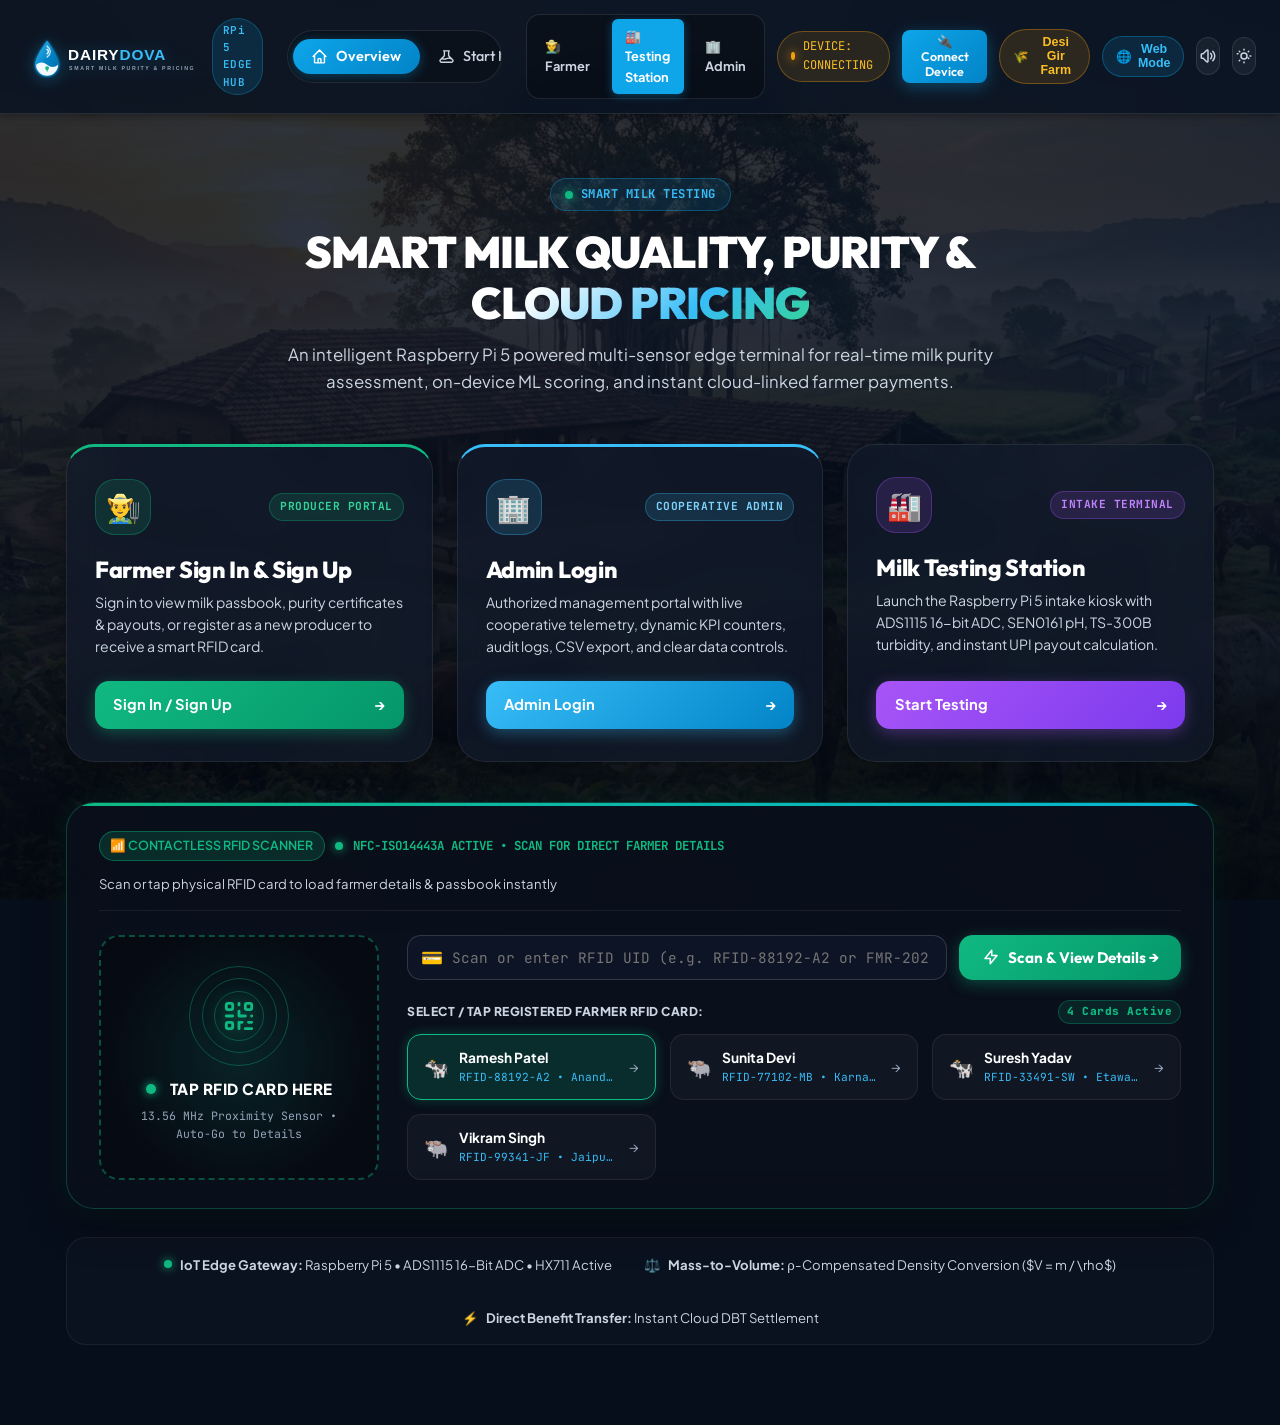
==== commit 3cae1c77: "Auto-update: 2026-09-09 20:41:40" ====
--- a/index.html
+++ b/index.html
@@ -105,7 +105,7 @@
         <div class="overview-launchpad-header">
           <div class="overview-portal-badge">
             <span class="live-dot" style="background: #10b981;"></span>
-            <span>TEAM PURELACTO &bull; SMART MILK AUTOMATION</span>
+            <span>SMART MILK TESTING</span>
           </div>
           <h1 class="overview-portal-title">
             SMART MILK QUALITY, PURITY &amp; <span class="gradient-text">CLOUD PRICING</span>
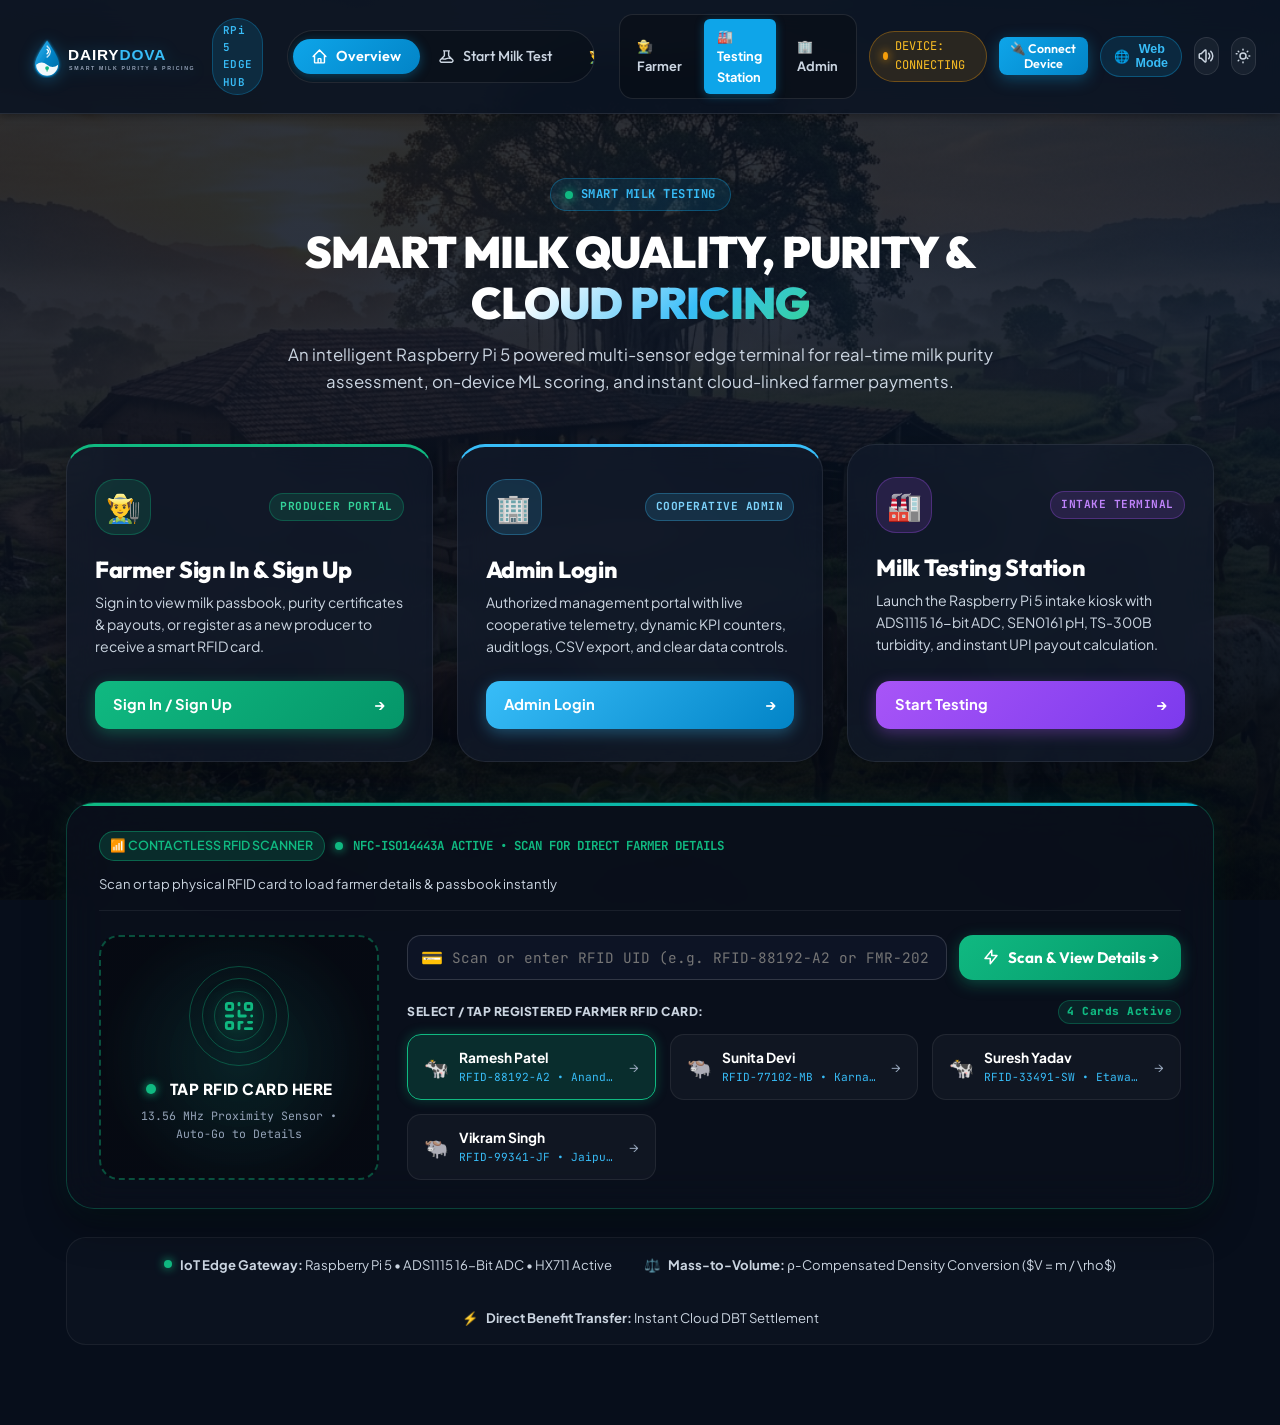
==== commit dde19895: "Auto-update: 2026-09-10 06:25:11" ====
--- a/index.html
+++ b/index.html
@@ -3,7 +3,7 @@
 <head>
   <meta charset="UTF-8">
   <meta name="viewport" content="width=device-width, initial-scale=1.0">
-  <title>DAIRY NOVA | Smart Milk Quality, Purity & RFID Cloud-Based Pricing System</title>
+  <title>DAIRY DOVA | Smart Milk Quality, Purity & RFID Cloud-Based Pricing System</title>
   <meta name="description" content="Automated milk quality testing with IoT sensors, interactive RFID farmer identification scanner, farmer registration, 5-tier purity grading, and cloud pricing management.">
   <link rel="icon" type="image/svg+xml" href="assets/logo.svg">
   <link rel="manifest" href="manifest.json">
@@ -20,10 +20,10 @@
   <!-- ==================== HEADER & TOP NAVIGATION ==================== -->
   <header class="header-glass">
     <div class="nav-container">
-      <div class="brand-wrapper" onclick="window.app.switchSection('overview')">
-        <img src="assets/logo.svg" alt="DAIRY NOVA" class="brand-logo-img">
+      <a href="index.html" class="brand-wrapper" title="DAIRY DOVA" style="text-decoration: none;" onclick="if(window.app){window.app.switchSection('overview'); return false;}">
+        <img src="assets/logo.svg" alt="DAIRY DOVA" class="brand-logo-img">
         <span class="brand-badge">RPi 5 EDGE HUB</span>
-      </div>
+      </a>
 
       <nav class="nav-tabs" role="tablist">
         <button class="nav-btn active" data-section="overview" role="tab" id="nav-overview">
@@ -79,9 +79,6 @@
         <button class="btn btn-sm btn-primary" id="index-btn-connect-device" onclick="window.app.toggleDeviceConnection()" style="font-size: 0.78rem; padding: 4px 10px;">
           🔌 Connect Device
         </button>
-        <button class="heritage-theme-btn" id="heritage-theme-switch-btn" title="Switch Heritage Scenery (Desi Gir Farm / Pasture Meadow)" style="display: inline-flex; align-items: center; gap: 6px; background: rgba(245, 158, 11, 0.14); border: 1px solid rgba(245, 158, 11, 0.35); color: #fbbf24; border-radius: var(--radius-full); padding: 0.35rem 0.8rem; font-size: 0.78rem; font-weight: 700; cursor: pointer; transition: all 0.2s;">
-          🌾 <span id="heritage-scene-text">Desi Gir Farm</span>
-        </button>
         <button class="mode-toggle-btn" id="mode-toggle-btn" onclick="window.app && window.app.toggleViewMode ? window.app.toggleViewMode() : null" title="Switch View Mode: App Mode (Farmer Sign In & Admin Login only) vs Web Mode (Farmer Sign In & Sign Up + Admin + Start Milk Test)" style="display: inline-flex; align-items: center; gap: 6px; background: rgba(14, 165, 233, 0.14); border: 1px solid rgba(14, 165, 233, 0.35); color: #38bdf8; border-radius: var(--radius-full); padding: 0.35rem 0.8rem; font-size: 0.78rem; font-weight: 700; cursor: pointer; transition: all 0.2s;">
           <span id="mode-toggle-icon">🌐</span> <span id="mode-toggle-text">Web Mode</span>
         </button>
@@ -1254,7 +1251,7 @@
               <div class="receipt-slip-top-perforation"></div>
               <div class="receipt-slip-inner">
                 <div class="receipt-slip-header-block">
-                  <div class="receipt-brand-tag">DAIRY NOVA CLOUD</div>
+                  <div class="receipt-brand-tag">DAIRY DOVA CLOUD</div>
                   <h3 class="receipt-terminal-title">PAYMENT RECEIPT</h3>
                   <div class="receipt-sub-tag">OFFICIAL DIGITAL INVOICE</div>
                 </div>
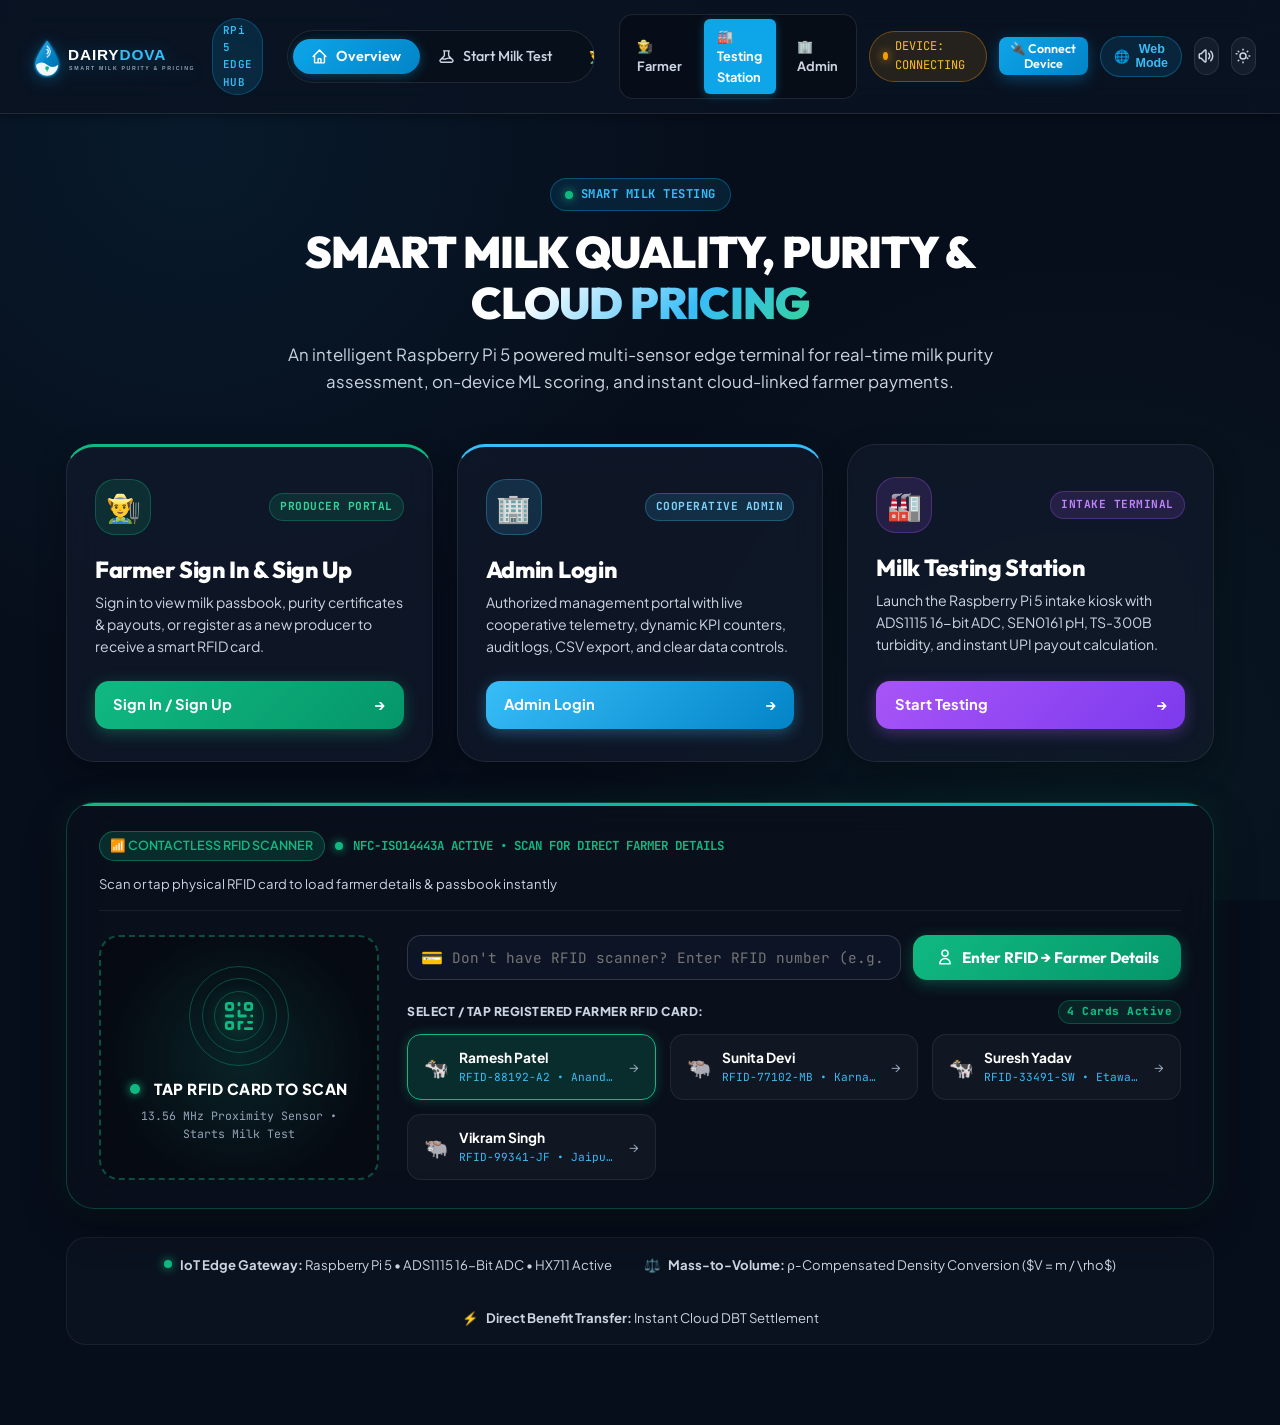
==== commit 7a16674b: "Auto-update: 2026-09-10 06:47:07" ====
--- a/index.html
+++ b/index.html
@@ -207,9 +207,9 @@
               </div>
               <div class="rfid-pad-prompt">
                 <span class="rfid-status-led" id="overview-rfid-led"></span>
-                <span>TAP RFID CARD HERE</span>
-              </div>
-              <div class="rfid-pad-sub">13.56 MHz Proximity Sensor &bull; Auto-Go to Details</div>
+                <span>TAP RFID CARD TO SCAN</span>
+              </div>
+              <div class="rfid-pad-sub">13.56 MHz Proximity Sensor &bull; Starts Milk Test</div>
             </div>
 
             <!-- Right: Direct Scan Input + Registered Farmers Quick-Tap Chips -->
@@ -218,11 +218,11 @@
               <div class="overview-rfid-input-row">
                 <div class="rfid-input-wrap">
                   <span class="rfid-input-icon">💳</span>
-                  <input type="text" id="overview-rfid-input" class="form-input rfid-text-input" placeholder="Scan or enter RFID UID (e.g. RFID-88192-A2 or FMR-2026-00125)..." onkeydown="if (event.key === 'Enter') window.app.scanInputRFID(this.value)">
-                </div>
-                <button class="btn btn-primary rfid-scan-action-btn" onclick="window.app.scanInputRFID(document.getElementById('overview-rfid-input').value)">
-                  <svg width="18" height="18" fill="none" stroke="currentColor" viewBox="0 0 24 24"><path stroke-linecap="round" stroke-linejoin="round" stroke-width="2" d="M13 10V3L4 14h7v7l9-11h-7z"/></svg>
-                  Scan &amp; View Details &rarr;
+                  <input type="text" id="overview-rfid-input" class="form-input rfid-text-input" placeholder="Don't have RFID scanner? Enter RFID number (e.g. RFID-88192-A2)..." onkeydown="if (event.key === 'Enter') window.app.enterManualRFID(this.value)">
+                </div>
+                <button class="btn btn-primary rfid-scan-action-btn" onclick="window.app.enterManualRFID(document.getElementById('overview-rfid-input').value)">
+                  <svg width="18" height="18" fill="none" stroke="currentColor" viewBox="0 0 24 24"><path stroke-linecap="round" stroke-linejoin="round" stroke-width="2" d="M16 7a4 4 0 11-8 0 4 4 0 018 0zM12 14a7 7 0 00-7 7h14a7 7 0 00-7-7z"/></svg>
+                  Enter RFID &rarr; Farmer Details
                 </button>
               </div>
 
--- a/css/style.css
+++ b/css/style.css
@@ -111,43 +111,20 @@
   line-height: 1.6;
   overflow-x: hidden;
   background-image: 
-    linear-gradient(180deg, rgba(5, 11, 22, 0.82) 0%, rgba(8, 18, 36, 0.86) 35%, rgba(5, 9, 18, 0.94) 100%),
-    radial-gradient(circle at 18% 12%, rgba(245, 158, 11, 0.14) 0%, transparent 48%),
-    radial-gradient(circle at 82% 82%, rgba(16, 185, 129, 0.12) 0%, transparent 48%),
-    url('../assets/heritage-dairy-bg.jpg');
-  background-size: cover;
-  background-position: center 25%;
-  background-repeat: no-repeat;
+    radial-gradient(circle at 15% 15%, rgba(14, 165, 233, 0.08) 0%, transparent 40%),
+    radial-gradient(circle at 85% 85%, rgba(16, 185, 129, 0.06) 0%, transparent 40%),
+    linear-gradient(to bottom, transparent, rgba(7, 14, 27, 0.8));
   background-attachment: fixed;
-  transition: background-image 0.4s ease, background-color var(--transition-normal);
-}
-
-/* Heritage Pasture Meadow Background Alternate */
-body.theme-heritage-pasture {
-  background-image: 
-    linear-gradient(180deg, rgba(5, 11, 22, 0.82) 0%, rgba(8, 18, 36, 0.86) 35%, rgba(5, 9, 18, 0.94) 100%),
-    radial-gradient(circle at 18% 12%, rgba(245, 158, 11, 0.14) 0%, transparent 48%),
-    radial-gradient(circle at 82% 82%, rgba(16, 185, 129, 0.12) 0%, transparent 48%),
-    url('../assets/pasture-heritage-bg.jpg');
-}
-
-/* Light Theme Heritage Background */
+  transition: background-color var(--transition-normal);
+}
+
+/* Light Theme Background */
 [data-theme="light"] body,
 body.light-theme {
   background-image: 
-    linear-gradient(180deg, rgba(248, 250, 252, 0.85) 0%, rgba(241, 245, 249, 0.9) 40%, rgba(248, 250, 252, 0.96) 100%),
-    radial-gradient(circle at 20% 15%, rgba(245, 158, 11, 0.1) 0%, transparent 50%),
-    radial-gradient(circle at 80% 80%, rgba(16, 185, 129, 0.1) 0%, transparent 50%),
-    url('../assets/heritage-dairy-bg.jpg');
-}
-
-[data-theme="light"] body.theme-heritage-pasture,
-body.light-theme.theme-heritage-pasture {
-  background-image: 
-    linear-gradient(180deg, rgba(248, 250, 252, 0.85) 0%, rgba(241, 245, 249, 0.9) 40%, rgba(248, 250, 252, 0.96) 100%),
-    radial-gradient(circle at 20% 15%, rgba(245, 158, 11, 0.1) 0%, transparent 50%),
-    radial-gradient(circle at 80% 80%, rgba(16, 185, 129, 0.1) 0%, transparent 50%),
-    url('../assets/pasture-heritage-bg.jpg');
+    radial-gradient(circle at 15% 15%, rgba(14, 165, 233, 0.08) 0%, transparent 40%),
+    radial-gradient(circle at 85% 85%, rgba(16, 185, 129, 0.06) 0%, transparent 40%),
+    linear-gradient(to bottom, transparent, rgba(240, 244, 248, 0.8));
 }
 
 /* App Header & Navigation */
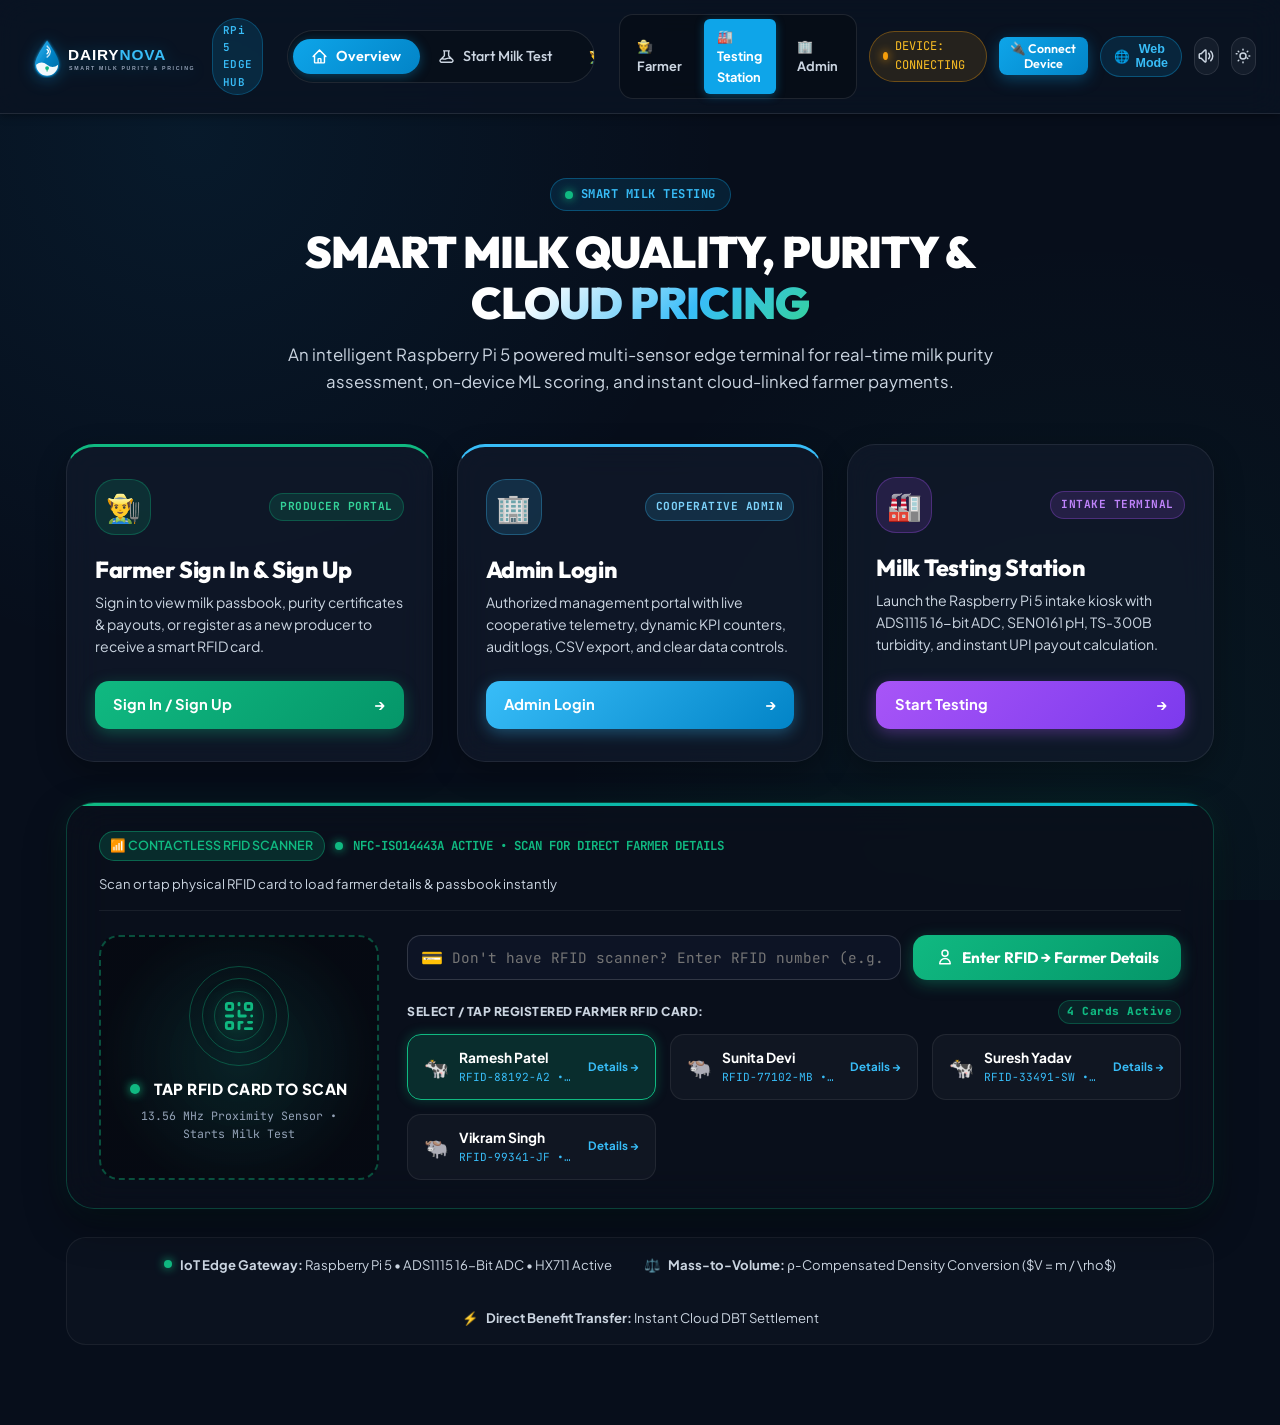
==== commit f637e7c5: "Rebrand DAIRY DOVA to DAIRY NOVA across website, assets, and configs" ====
--- a/index.html
+++ b/index.html
@@ -3,7 +3,7 @@
 <head>
   <meta charset="UTF-8">
   <meta name="viewport" content="width=device-width, initial-scale=1.0">
-  <title>DAIRY DOVA | Smart Milk Quality, Purity & RFID Cloud-Based Pricing System</title>
+  <title>DAIRY NOVA | Smart Milk Quality, Purity & RFID Cloud-Based Pricing System</title>
   <meta name="description" content="Automated milk quality testing with IoT sensors, interactive RFID farmer identification scanner, farmer registration, 5-tier purity grading, and cloud pricing management.">
   <link rel="icon" type="image/svg+xml" href="assets/logo.svg">
   <link rel="manifest" href="manifest.json">
@@ -20,8 +20,8 @@
   <!-- ==================== HEADER & TOP NAVIGATION ==================== -->
   <header class="header-glass">
     <div class="nav-container">
-      <a href="index.html" class="brand-wrapper" title="DAIRY DOVA" style="text-decoration: none;" onclick="if(window.app){window.app.switchSection('overview'); return false;}">
-        <img src="assets/logo.svg" alt="DAIRY DOVA" class="brand-logo-img">
+      <a href="index.html" class="brand-wrapper" title="DAIRY NOVA" style="text-decoration: none;" onclick="if(window.app){window.app.switchSection('overview'); return false;}">
+        <img src="assets/logo.svg" alt="DAIRY NOVA" class="brand-logo-img">
         <span class="brand-badge">RPi 5 EDGE HUB</span>
       </a>
 
@@ -1251,7 +1251,7 @@
               <div class="receipt-slip-top-perforation"></div>
               <div class="receipt-slip-inner">
                 <div class="receipt-slip-header-block">
-                  <div class="receipt-brand-tag">DAIRY DOVA CLOUD</div>
+                  <div class="receipt-brand-tag">DAIRY NOVA CLOUD</div>
                   <h3 class="receipt-terminal-title">PAYMENT RECEIPT</h3>
                   <div class="receipt-sub-tag">OFFICIAL DIGITAL INVOICE</div>
                 </div>
--- a/css/style.css
+++ b/css/style.css
@@ -1,5 +1,5 @@
 /* ==========================================================================
-   DAIRY DOVA - Smart Milk Quality, Purity & Cloud-Based Pricing System
+   DAIRY NOVA - Smart Milk Quality, Purity & Cloud-Based Pricing System
    Core Design System & Theme Styles
    ========================================================================== */
 
--- a/css/components.css
+++ b/css/components.css
@@ -1,5 +1,5 @@
 /* ==========================================================================
-   DAIRY DOVA - Component Specific Styles
+   DAIRY NOVA - Component Specific Styles
    Virtual Milk Tank, RFID Terminal, Sensor Dials, Pricing Slips, & Modal Dialogs
    ========================================================================== */
 
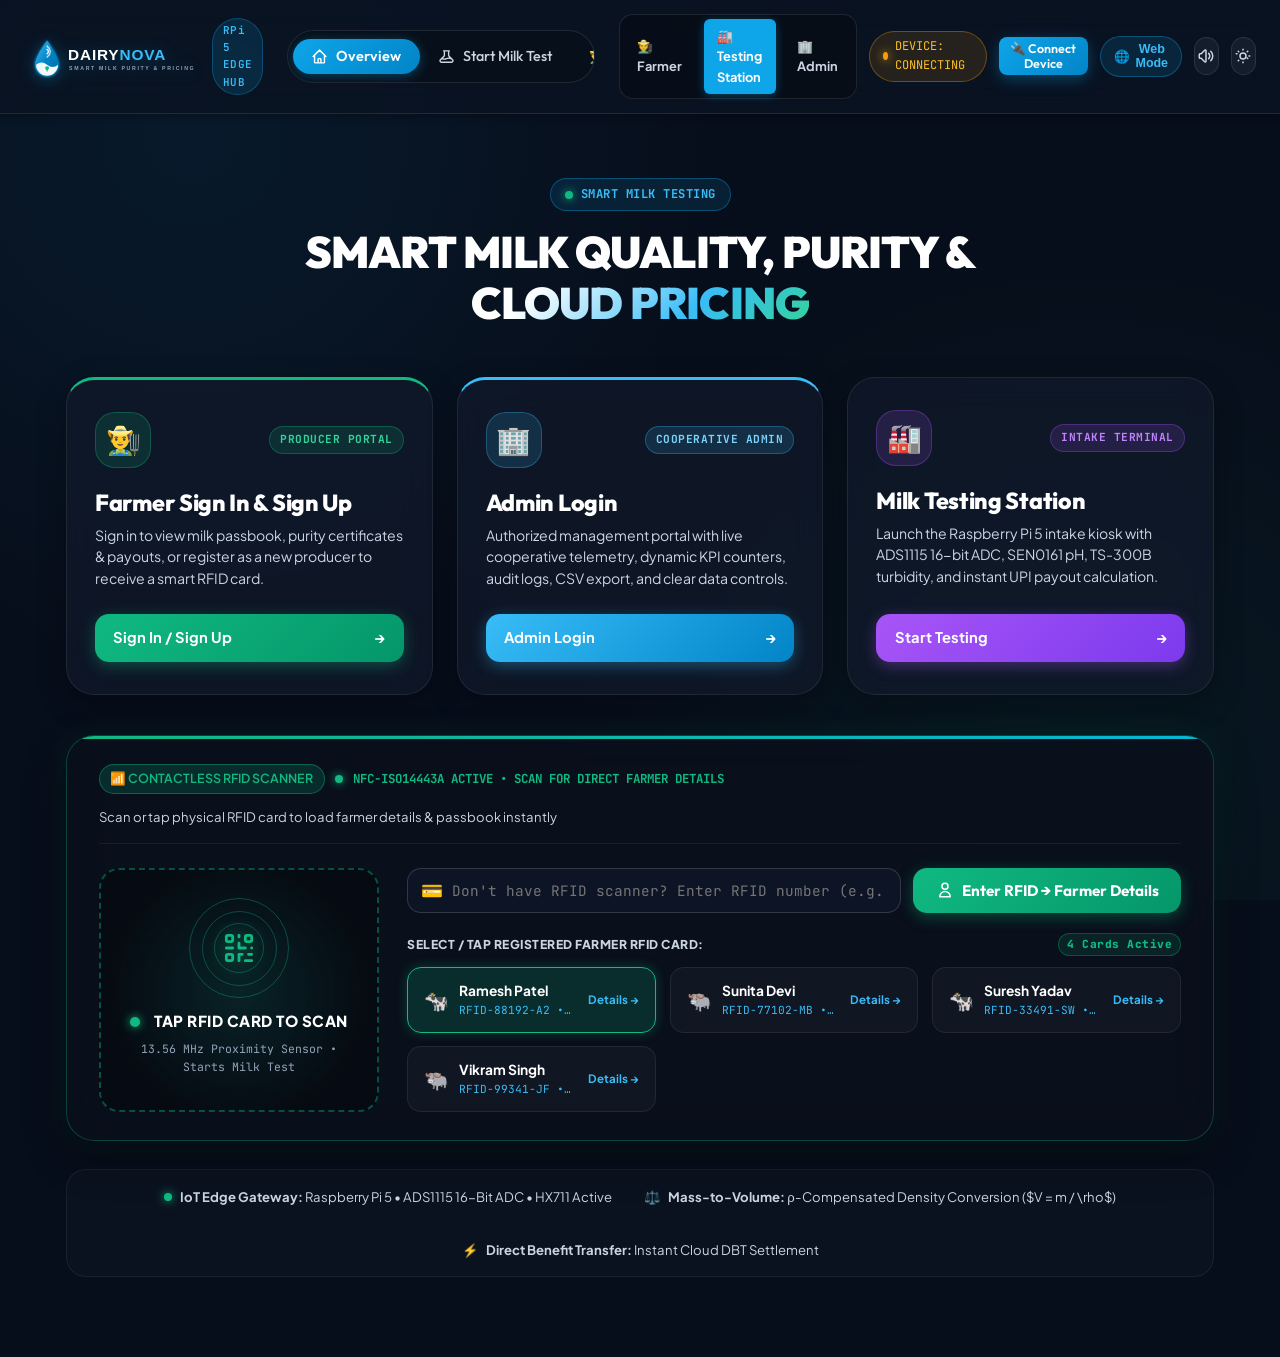
==== commit 9745645a: "Remove Raspberry Pi 5 subtitle from overview launchpad" ====
--- a/index.html
+++ b/index.html
@@ -107,9 +107,6 @@
           <h1 class="overview-portal-title">
             SMART MILK QUALITY, PURITY &amp; <span class="gradient-text">CLOUD PRICING</span>
           </h1>
-          <p class="overview-portal-sub">
-            An intelligent Raspberry Pi 5 powered multi-sensor edge terminal for real-time milk purity assessment, on-device ML scoring, and instant cloud-linked farmer payments.
-          </p>
         </div>
 
         <!-- Primary Action Cards Grid: Farmer Portal, Admin Login, Start Milk Test -->
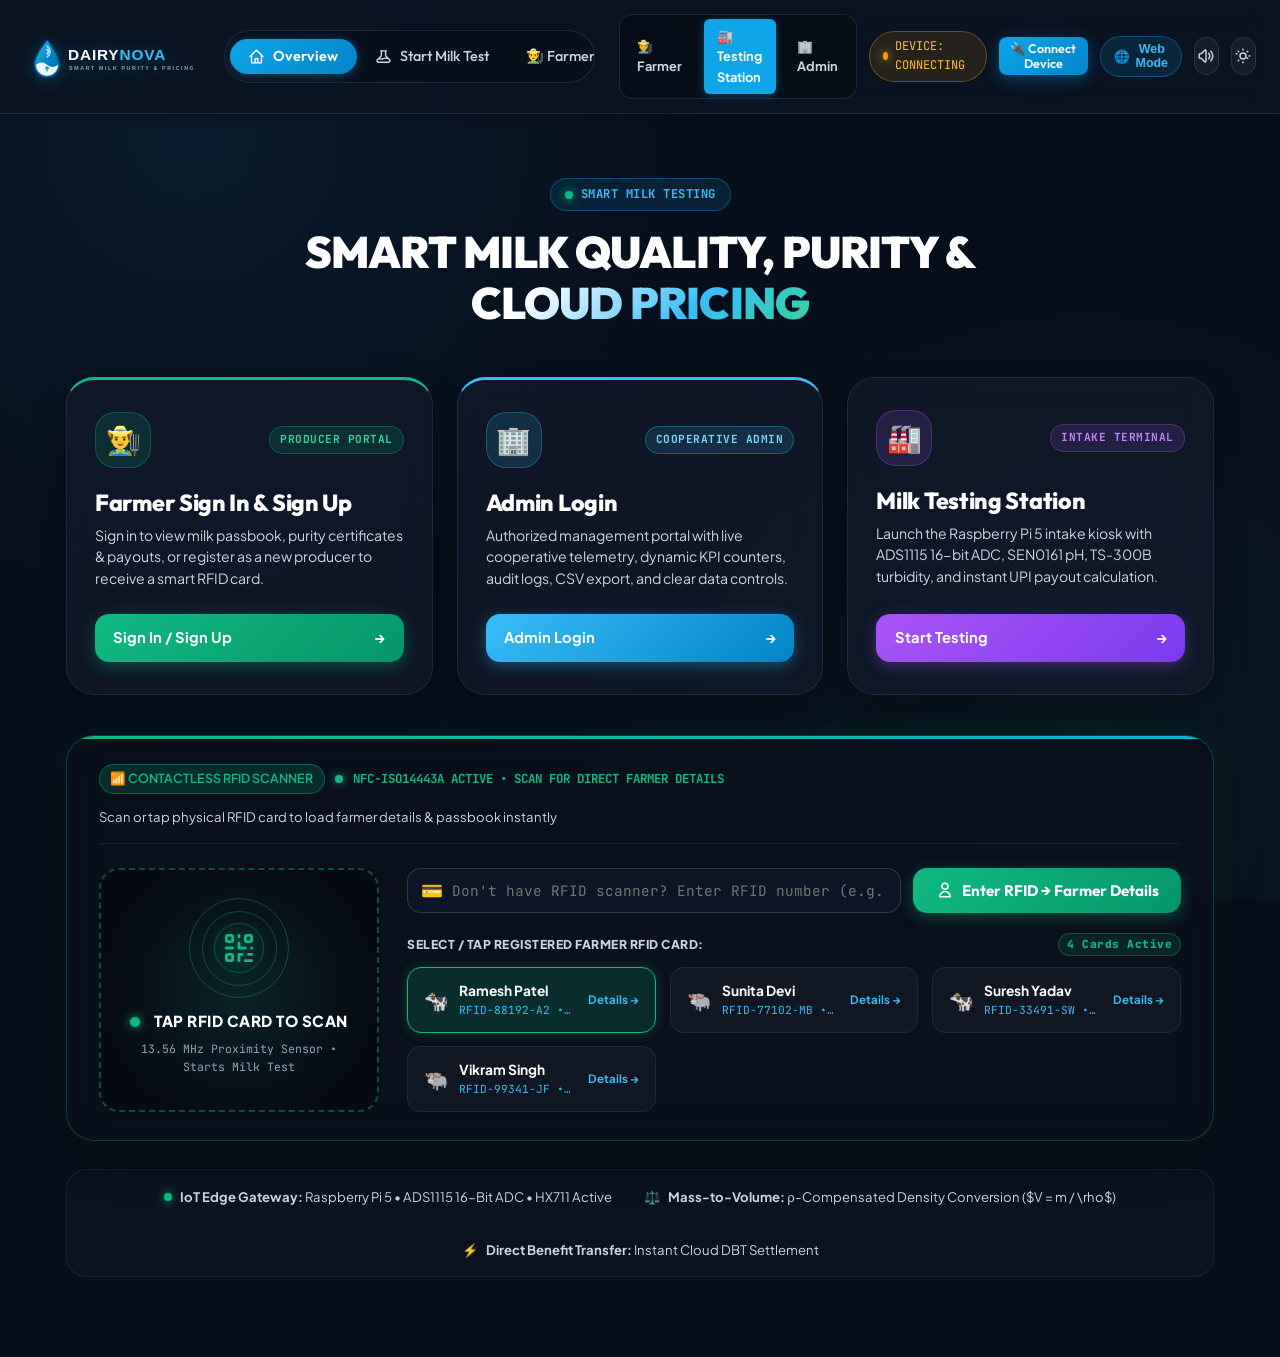
==== commit 6f11f83b: "Auto-update: 2026-09-10 12:10:53" ====
--- a/index.html
+++ b/index.html
@@ -22,7 +22,6 @@
     <div class="nav-container">
       <a href="index.html" class="brand-wrapper" title="DAIRY NOVA" style="text-decoration: none;" onclick="if(window.app){window.app.switchSection('overview'); return false;}">
         <img src="assets/logo.svg" alt="DAIRY NOVA" class="brand-logo-img">
-        <span class="brand-badge">RPi 5 EDGE HUB</span>
       </a>
 
       <nav class="nav-tabs" role="tablist">
